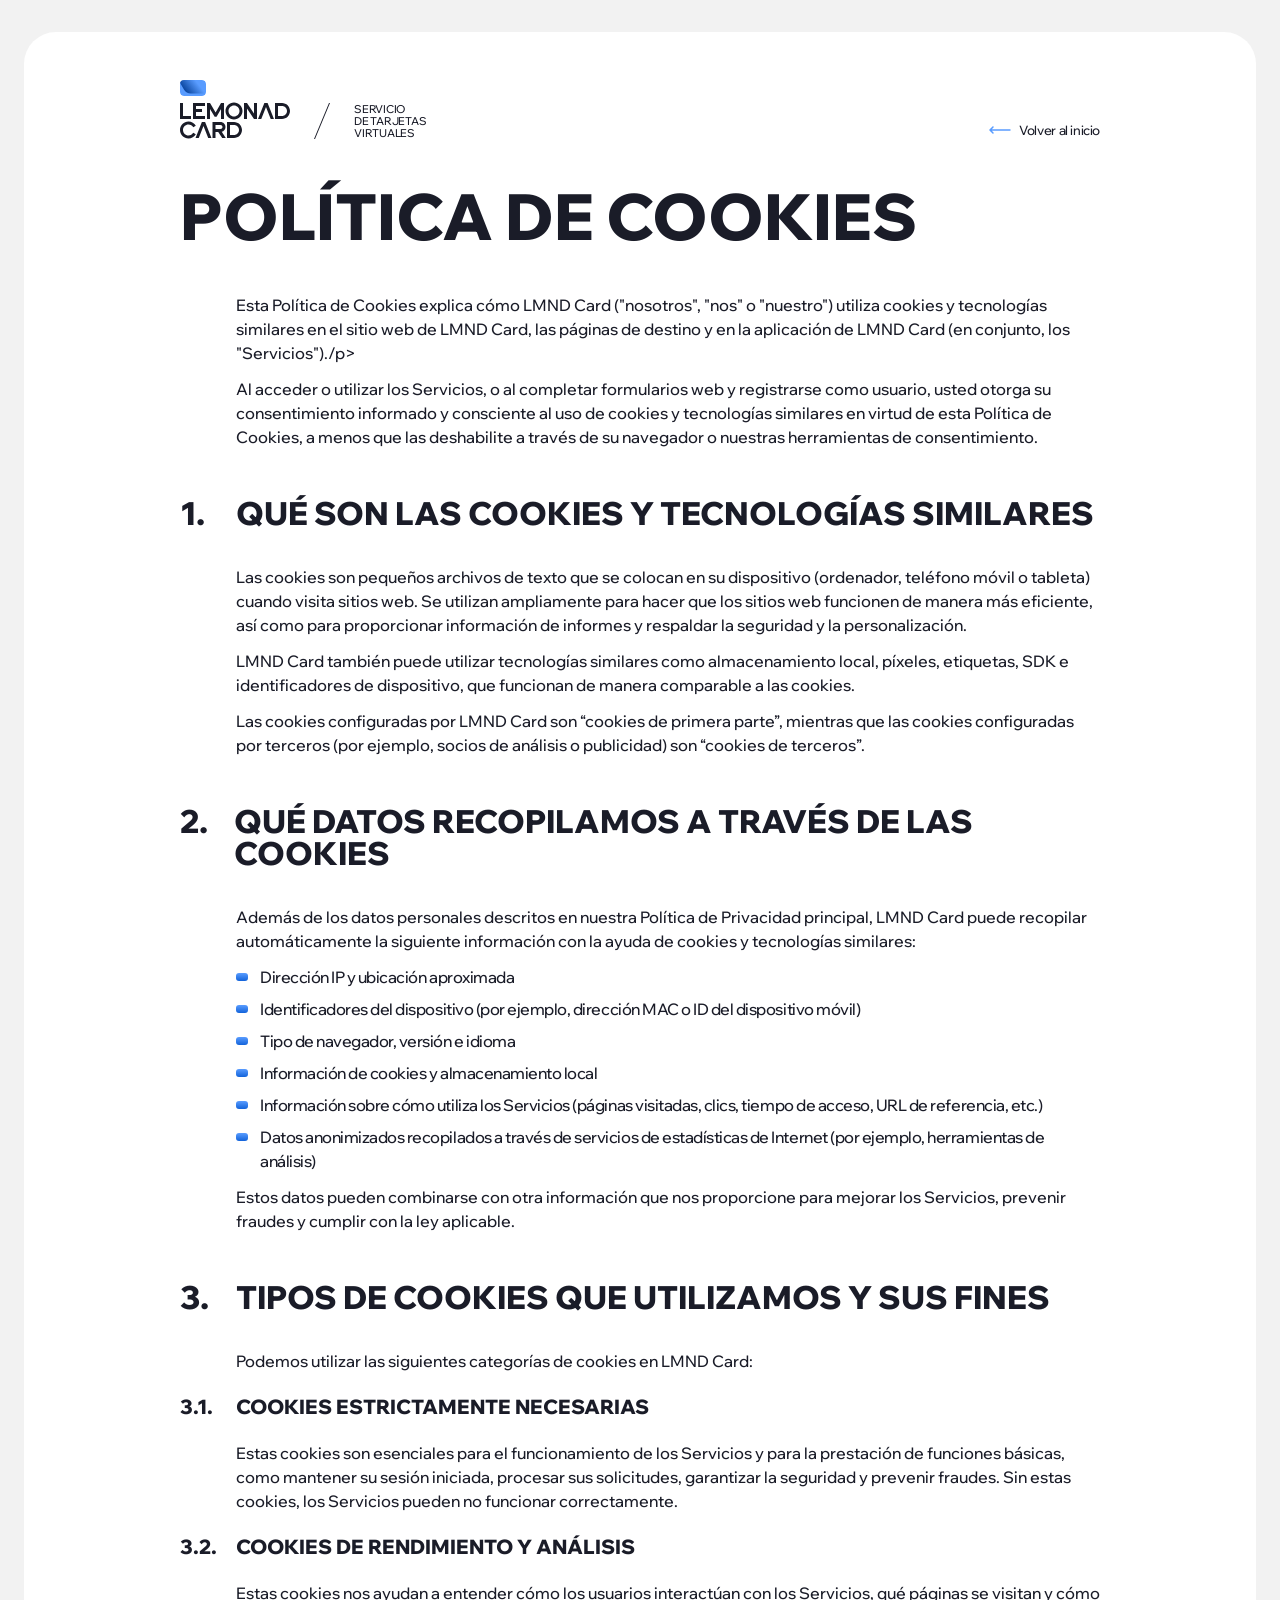
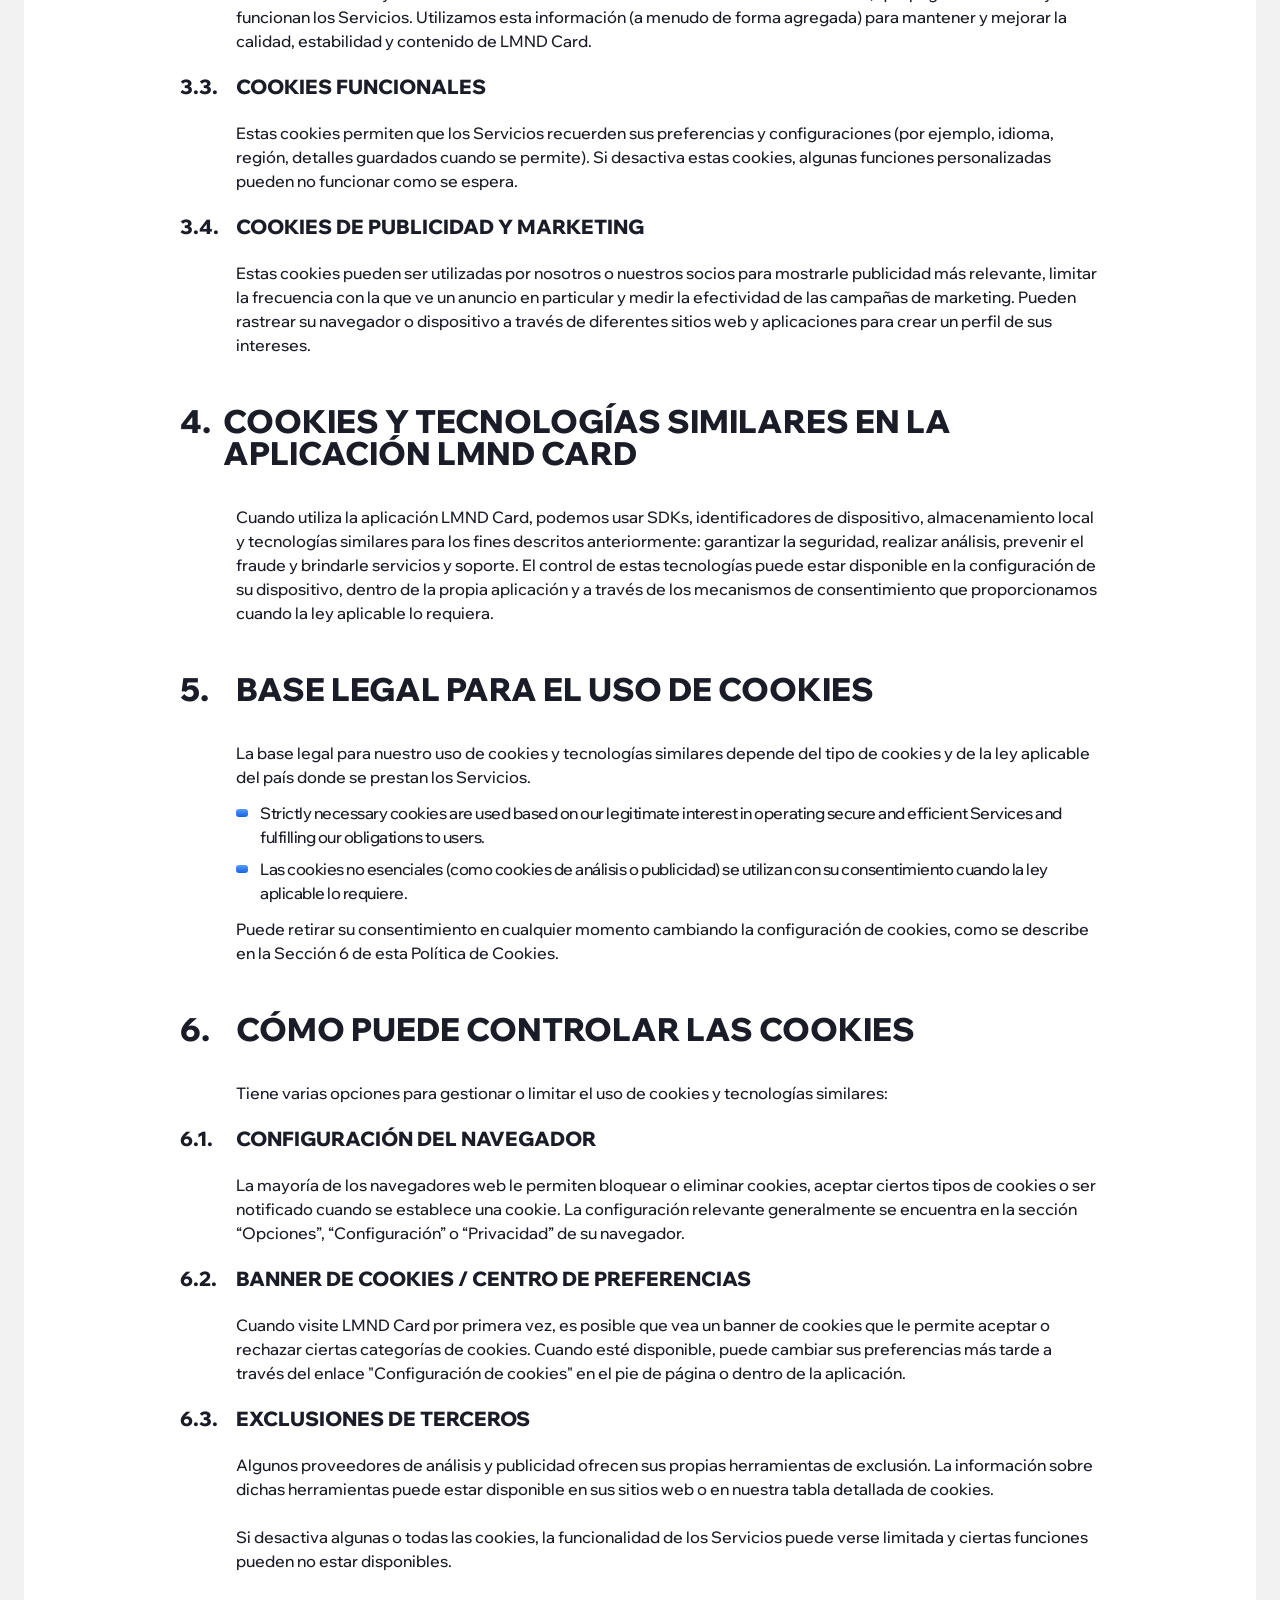
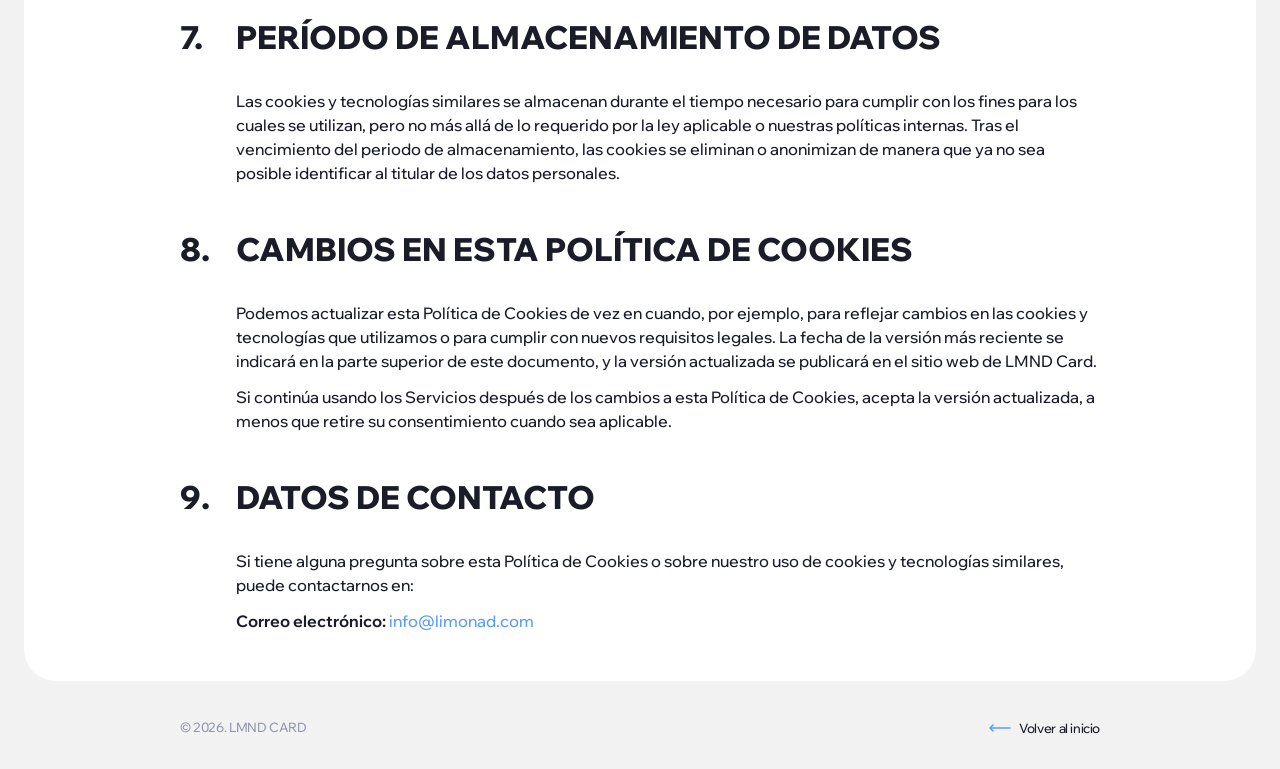
==== cookie-policy-es.html @ 6d135cf9 "feat: add translate meta-tag & page with document" ====
<!DOCTYPE html>
<html lang="ru">

<head>
  <meta charset="UTF-8">
  <meta name="viewport"
    content="width=device-width, user-scalable=no, initial-scale=1.0, maximum-scale=1.0, minimum-scale=1.0">
  <meta http-equiv="X-UA-Compatible" content="ie=edge">
  <link rel="icon" type="image/png" sizes="32x32" href="/img/favicon/favicon-32.png">
  <link rel="icon" type="image/png" sizes="16x16" href="/img/favicon/favicon-16.png">
  <link rel="apple-touch-icon" sizes="180x180" href="/img/favicon/favicon-apple.png">
  <link rel="icon" type="image/x-icon" href="favicon.ico">
  <title>Lemonad Card — Servicio de tarjetas virtuales</title>
  <link rel="stylesheet" href="css/normalize.css">
  <script src="js/indexSecond.js" defer></script>
  <link rel="stylesheet" href="css/fonts.css">
  <link rel="stylesheet" href="css/style.css">
</head>

<body class="page page--second">
  <div class="page-wrapper container">
    <div class="container-mini">
      <header class="header">
        <a class="controls__logo logo-main" href="/" style="margin: 0;">
          <div class="logo-main__wrapper">
            <img class="logo-main__all-img" src="/img/logo-footer.svg" alt width="110" height="59">
          </div>
          <span class="logo-main__split" style="color: var(--dark);">
            <svg width="16" height="36" viewBox="0 0 16 36" fill="none" xmlns="http://www.w3.org/2000/svg">
              <path d="M1 36H0L15 0H16L1 36Z" fill="currentColor" />
            </svg>
          </span>
          <p class="logo-main__text" style="color: var(--dark);">Servicio<br>
            de tarjetas<br>
            virtuales</p>
        </a>
        <a class="btn-back" href="/">
          <span class="btn-back__icon">
            <svg width="22" height="16" viewBox="0 0 22 16" fill="none" xmlns="http://www.w3.org/2000/svg">
              <path
                d="M4.53027 4.46979C4.23738 4.1769 3.76262 4.1769 3.46973 4.46979L0.469727 7.46979L0.417969 7.52643C0.391624 7.55873 0.371718 7.59469 0.351562 7.62995C0.336036 7.6571 0.319711 7.68381 0.307617 7.71296C0.286906 7.76295 0.272122 7.81466 0.262695 7.86725C0.254982 7.91039 0.25 7.95471 0.25 8.00007C0.250005 8.04345 0.255618 8.08565 0.262695 8.12702C0.263625 8.13245 0.262622 8.13821 0.263672 8.14362C0.272822 8.19076 0.286432 8.23727 0.304688 8.28229C0.305552 8.28442 0.307708 8.28602 0.308594 8.28815C0.328734 8.33642 0.354472 8.38136 0.383789 8.42389C0.395149 8.44037 0.405142 8.45798 0.417969 8.4737C0.433968 8.49331 0.451445 8.51206 0.469727 8.53034L3.46973 11.5303C3.76262 11.8232 4.23738 11.8232 4.53027 11.5303C4.82316 11.2375 4.82315 10.7627 4.53027 10.4698L2.81055 8.75007H21C21.4142 8.75007 21.75 8.41424 21.75 8.00007C21.75 7.58585 21.4142 7.25007 21 7.25007H2.81055L4.53027 5.53034C4.82316 5.23745 4.82315 4.76269 4.53027 4.46979Z"
                fill="#599CFF" />
            </svg>
          </span>
          <p class="btn-back__text">Volver <span>al inicio</span></p>
        </a>
      </header>

      <main class="main main--second">
        <h1 class="h1-second">Política de Cookies</h1>
        <div class="block__texts">
          <p>Esta Política de Cookies explica cómo LMND Card ("nosotros", "nos" o "nuestro") utiliza cookies y
            tecnologías similares en el sitio web de LMND Card, las páginas de destino y en la aplicación de LMND Card
            (en conjunto, los "Servicios")./p>
          <p>Al acceder o utilizar los Servicios, o al completar formularios web y registrarse como usuario, usted
            otorga su consentimiento informado y consciente al uso de cookies y tecnologías similares en virtud de esta
            Política de Cookies, a menos que las deshabilite a través de su navegador o nuestras herramientas de
            consentimiento.</p>
        </div>
        <div class="block">
          <h2 class="block__title"><span>1. </span><span>Qué son las cookies y tecnologías similares</span></h2>
          <div class="block__texts">
            <p>Las cookies son pequeños archivos de texto que se colocan en su dispositivo (ordenador, teléfono móvil o
              tableta) cuando visita sitios web. Se utilizan ampliamente para hacer que los sitios web funcionen de
              manera más eficiente, así como para proporcionar información de informes y respaldar la seguridad y la
              personalización.</p>
            <p>LMND Card también puede utilizar tecnologías similares como almacenamiento local, píxeles, etiquetas, SDK
              e identificadores de dispositivo, que funcionan de manera comparable a las cookies.</p>
            <p>Las cookies configuradas por LMND Card son “cookies de primera parte”, mientras que las cookies
              configuradas por terceros (por ejemplo, socios de análisis o publicidad) son “cookies de terceros”.</p>
          </div>
        </div>
        <div class="block">
          <h2 class="block__title"><span>2. </span><span>Qué datos recopilamos a través de las cookies</span></h2>
          <div class="block__content-list">
            <p>Además de los datos personales descritos en nuestra Política de Privacidad principal, LMND Card puede
              recopilar automáticamente la siguiente información con la ayuda de cookies y tecnologías similares:</p>
            <ul>
              <li>Dirección IP y ubicación aproximada</li>
              <li>Identificadores del dispositivo (por ejemplo, dirección MAC o ID del dispositivo móvil)</li>
              <li>Tipo de navegador, versión e idioma</li>
              <li>Información de cookies y almacenamiento local</li>
              <li>Información sobre cómo utiliza los Servicios (páginas visitadas, clics, tiempo de acceso, URL de referencia, etc.)</li>
              <li>Datos anonimizados recopilados a través de servicios de estadísticas de Internet (por ejemplo, herramientas de análisis)</li>
            </ul>
            <p>Estos datos pueden combinarse con otra información que nos proporcione para mejorar los Servicios, prevenir fraudes y cumplir con la ley aplicable.</p>
          </div>
        </div>
        <div class="block">
          <h2 class="block__title"><span>3. </span><span>Tipos de cookies que utilizamos y sus fines</span></h2>
          <div class="block__texts">
            <p>Podemos utilizar las siguientes categorías de cookies en LMND Card:</p>
          </div>
          <h3 class="block__subtitle"><span>3.1. </span><span>Cookies estrictamente necesarias</span></h3>
          <div class="block__texts">
            <p>Estas cookies son esenciales para el funcionamiento de los Servicios y para la prestación de funciones básicas, como mantener su sesión iniciada, procesar sus solicitudes, garantizar la seguridad y prevenir fraudes. Sin estas cookies, los Servicios pueden no funcionar correctamente.</p>
          </div>
          <h3 class="block__subtitle"><span>3.2. </span><span>Cookies de rendimiento y análisis</span></h3>
          <div class="block__texts">
            <p>Estas cookies nos ayudan a entender cómo los usuarios interactúan con los Servicios, qué páginas se visitan y cómo funcionan los Servicios. Utilizamos esta información (a menudo de forma agregada) para mantener y mejorar la calidad, estabilidad y contenido de LMND Card.</p>
          </div>
          <h3 class="block__subtitle"><span>3.3. </span><span>Cookies funcionales</span></h3>
          <div class="block__texts">
            <p>Estas cookies permiten que los Servicios recuerden sus preferencias y configuraciones (por ejemplo, idioma, región, detalles guardados cuando se permite). Si desactiva estas cookies, algunas funciones personalizadas pueden no funcionar como se espera.</p>
          </div>
          <h3 class="block__subtitle"><span>3.4. </span><span>Cookies de publicidad y marketing</span></h3>
          <div class="block__texts">
            <p>Estas cookies pueden ser utilizadas por nosotros o nuestros socios para mostrarle publicidad más relevante, limitar la frecuencia con la que ve un anuncio en particular y medir la efectividad de las campañas de marketing. Pueden rastrear su navegador o dispositivo a través de diferentes sitios web y aplicaciones para crear un perfil de sus intereses.</p>
          </div>
        </div>
        <div class="block">
          <h2 class="block__title"><span>4. </span><span>Cookies y tecnologías similares en la aplicación LMND Card</span></h2>
          <div class="block__texts">
            <p>Cuando utiliza la aplicación LMND Card, podemos usar SDKs, identificadores de dispositivo, almacenamiento local y tecnologías similares para los fines descritos anteriormente: garantizar la seguridad, realizar análisis, prevenir el fraude y brindarle servicios y soporte. El control de estas tecnologías puede estar disponible en la configuración de su dispositivo, dentro de la propia aplicación y a través de los mecanismos de consentimiento que proporcionamos cuando la ley aplicable lo requiera.</p>
          </div>
        </div>
        <div class="block">
          <h2 class="block__title"><span>5. </span><span>Base legal para el uso de cookies</span></h2>
          <div class="block__content-list">
            <p>La base legal para nuestro uso de cookies y tecnologías similares depende del tipo de cookies y de la ley aplicable del país donde se prestan los Servicios.</p>
            <ul>
              <li>Strictly necessary cookies are used based on our legitimate interest in operating secure and efficient
                Services and fulfilling our obligations to users.​</li>
              <li>Las cookies no esenciales (como cookies de análisis o publicidad) se utilizan con su consentimiento cuando la ley aplicable lo requiere.</li>
            </ul>
            <p>Puede retirar su consentimiento en cualquier momento cambiando la configuración de cookies, como se describe en la Sección 6 de esta Política de Cookies.</p>
          </div>
        </div>
        <div class="block">
          <h2 class="block__title"><span>6. </span><span>Cómo puede controlar las cookies</span></h2>
          <div class="block__texts">
            <p>Tiene varias opciones para gestionar o limitar el uso de cookies y tecnologías similares:</p>
          </div>
          <h3 class="block__subtitle"><span>6.1. </span><span>Configuración del navegador</span></h3>
          <div class="block__texts">
            <p>La mayoría de los navegadores web le permiten bloquear o eliminar cookies, aceptar ciertos tipos de cookies o ser notificado cuando se establece una cookie. La configuración relevante generalmente se encuentra en la sección “Opciones”, “Configuración” o “Privacidad” de su navegador.</p>
          </div>
          <h3 class="block__subtitle"><span>6.2. </span><span>Banner de cookies / centro de preferencias</span></h3>
          <div class="block__texts">
            <p>Cuando visite LMND Card por primera vez, es posible que vea un banner de cookies que le permite aceptar o rechazar ciertas categorías de cookies. Cuando esté disponible, puede cambiar sus preferencias más tarde a través del enlace "Configuración de cookies" en el pie de página o dentro de la aplicación.</p>
          </div>
          <h3 class="block__subtitle"><span>6.3. </span><span>Exclusiones de terceros</span></h3>
          <div class="block__texts">
            <p>Algunos proveedores de análisis y publicidad ofrecen sus propias herramientas de exclusión. La información sobre dichas herramientas puede estar disponible en sus sitios web o en nuestra tabla detallada de cookies.</p>
          </div>
          <div class="block__texts">
            <p>Si desactiva algunas o todas las cookies, la funcionalidad de los Servicios puede verse limitada y ciertas funciones pueden no estar disponibles.</p>
          </div>
        </div>
        <div class="block">
          <h2 class="block__title"><span>7. </span><span>Período de almacenamiento de datos</span></h2>
          <div class="block__texts">
            <p>Las cookies y tecnologías similares se almacenan durante el tiempo necesario para cumplir con los fines para los cuales se utilizan, pero no más allá de lo requerido por la ley aplicable o nuestras políticas internas. Tras el vencimiento del periodo de almacenamiento, las cookies se eliminan o anonimizan de manera que ya no sea posible identificar al titular de los datos personales.</p>
          </div>
        </div>
        <div class="block">
          <h2 class="block__title"><span>8. </span><span>Cambios en esta Política de Cookies</span></h2>
          <div class="block__texts">
            <p>Podemos actualizar esta Política de Cookies de vez en cuando, por ejemplo, para reflejar cambios en las cookies y tecnologías que utilizamos o para cumplir con nuevos requisitos legales. La fecha de la versión más reciente se indicará en la parte superior de este documento, y la versión actualizada se publicará en el sitio web de LMND Card.</p>
            <p>Si continúa usando los Servicios después de los cambios a esta Política de Cookies, acepta la versión actualizada, a menos que retire su consentimiento cuando sea aplicable.</p>
          </div>
        </div>
        <div class="block">
          <h2 class="block__title"><span>9. </span><span>Datos de contacto</span></h2>
          <div class="block__texts">
            <p>Si tiene alguna pregunta sobre esta Política de Cookies o sobre nuestro uso de cookies y tecnologías similares, puede contactarnos en:</p>
            <p><strong>Correo electrónico: </strong><a href="mailto:info@limonad.com">info@limonad.com</a></p>
          </div>
        </div>
      </main>
    </div>
  </div>
  <footer class="footer container-mini">
    <span class="text-light">© 2026. LMND CARD</span>
    <a class="btn-back" href="/">
      <span class="btn-back__icon">
        <svg width="22" height="16" viewBox="0 0 22 16" fill="none" xmlns="http://www.w3.org/2000/svg">
          <path
            d="M4.53027 4.46979C4.23738 4.1769 3.76262 4.1769 3.46973 4.46979L0.469727 7.46979L0.417969 7.52643C0.391624 7.55873 0.371718 7.59469 0.351562 7.62995C0.336036 7.6571 0.319711 7.68381 0.307617 7.71296C0.286906 7.76295 0.272122 7.81466 0.262695 7.86725C0.254982 7.91039 0.25 7.95471 0.25 8.00007C0.250005 8.04345 0.255618 8.08565 0.262695 8.12702C0.263625 8.13245 0.262622 8.13821 0.263672 8.14362C0.272822 8.19076 0.286432 8.23727 0.304688 8.28229C0.305552 8.28442 0.307708 8.28602 0.308594 8.28815C0.328734 8.33642 0.354472 8.38136 0.383789 8.42389C0.395149 8.44037 0.405142 8.45798 0.417969 8.4737C0.433968 8.49331 0.451445 8.51206 0.469727 8.53034L3.46973 11.5303C3.76262 11.8232 4.23738 11.8232 4.53027 11.5303C4.82316 11.2375 4.82315 10.7627 4.53027 10.4698L2.81055 8.75007H21C21.4142 8.75007 21.75 8.41424 21.75 8.00007C21.75 7.58585 21.4142 7.25007 21 7.25007H2.81055L4.53027 5.53034C4.82316 5.23745 4.82315 4.76269 4.53027 4.46979Z"
            fill="#599CFF" />
        </svg>
      </span>
      <p class="btn-back__text">Volver <span>al inicio</span></p>
    </a>
  </footer>
  <button class="base-btn btn-scroll btn-scroll--second" type="button">
    <span class="icon-up">
      <svg width="16" height="22" viewBox="0 0 16 22" fill="none" xmlns="http://www.w3.org/2000/svg">
        <path
          d="M7.75 5L7.82715 5.00391C7.84559 5.00579 7.86381 5.00852 7.88184 5.01172C7.88737 5.0127 7.89293 5.01354 7.89844 5.01465C7.91181 5.01733 7.92439 5.02298 7.9375 5.02637C7.97073 5.03494 8.0041 5.04344 8.03613 5.05664C8.06527 5.06868 8.09198 5.08512 8.11914 5.10059C8.17626 5.1331 8.23155 5.171 8.28027 5.21973L11.2803 8.21973C11.5732 8.51262 11.5732 8.98738 11.2803 9.28027C10.9874 9.57314 10.5126 9.57316 10.2197 9.28027L8.5 7.56055V16.75C8.5 17.1642 8.16421 17.5 7.75 17.5C7.33579 17.5 7 17.1642 7 16.75V7.56055L5.28027 9.28027C4.98738 9.57314 4.51261 9.57316 4.21973 9.28027C3.92687 8.98739 3.92687 8.51261 4.21973 8.21973L7.21973 5.21973C7.25154 5.18791 7.28565 5.15967 7.32129 5.13477C7.36392 5.10501 7.40954 5.07909 7.45801 5.05859L7.46777 5.05469C7.49822 5.04234 7.53 5.03455 7.56152 5.02637C7.57463 5.02296 7.58722 5.01735 7.60059 5.01465C7.60609 5.01353 7.61166 5.01271 7.61719 5.01172C7.66029 5.00402 7.70468 5 7.75 5Z"
          fill="#1A1C28" />
        <path
          d="M14.75 0C15.1642 1.60023e-08 15.5 0.335786 15.5 0.75C15.5 1.16421 15.1642 1.5 14.75 1.5H0.75C0.335786 1.5 1.67194e-08 1.16421 0 0.75C-1.67194e-08 0.335786 0.335786 1.67194e-08 0.75 0H14.75Z"
          fill="#1A1C28" />
      </svg>
    </span>
  </button>
</body>

</html>
---- css/fonts.css ----
@font-face {
  font-family: "Wix Madefor Display";
  src: local("Wix Madefor Display"), url("../fonts/WixMadeforDisplay-ExtraBold.woff") format("woff"), url("../fonts/WixMadeforDisplay-ExtraBold.woff2") format("woff2");
  font-weight: 800;
  font-style: normal;
  font-display: swap;
}
@font-face {
  font-family: "Wix Madefor Display";
  src: local("Wix Madefor Display"), url("../fonts/WixMadeforDisplay-Bold.woff") format("woff"), url("../fonts/WixMadeforDisplay-Bold.woff2") format("woff2");
  font-weight: 700;
  font-style: normal;
  font-display: swap;
}
@font-face {
  font-family: "Wix Madefor Display";
  src: local("Wix Madefor Display"), url("../fonts/WixMadeforDisplay-SemiBold.woff") format("woff"), url("../fonts/WixMadeforDisplay-SemiBold.woff2") format("woff2");
  font-weight: 600;
  font-style: normal;
  font-display: swap;
}
@font-face {
  font-family: "Wix Madefor Display";
  src: local("Wix Madefor Display"), url("../fonts/WixMadeforDisplay-Medium.woff") format("woff"), url("../fonts/WixMadeforDisplay-Medium.woff2") format("woff2");
  font-weight: 500;
  font-style: normal;
  font-display: swap;
}
---- css/style.css ----
:root {
  --white: #fff;
  --white-trans: rgba(255, 255, 255, 0.5);
  --dark: #1a1c28;
  --light: #9396b5;
  --blue: #599cff;
  --green: #b2ee51;
  --bg-light: #f2f2f2;
  --negative: #e90482;
  --font-family: "Wix Madefor Display", sans-serif;
  --font-size-body: 15px;
  --br-xs: 6px;
  --br-s: 10px;
  --br-m: 24px;
  --br-l: 32px;
  --container-width: 1272px;
  --container-padding: 48px;
  --container-padding-mini: 24px;
  --section-padding: 48px;
  --section-offset: 96px;
  --controls-margin: 40px;
}
@media screen and (max-height: 740px) and (max-width: 1600px) {
  :root {
    --controls-margin: 16px;
    --section-offset: 80px;
  }
}
@media (max-width: 1440px) {
  :root {
    --section-offset: 64px;
    --controls-margin: 16px;
  }
}
@media screen and (min-height: 1000px) and (max-width: 1440px) {
  :root {
    --controls-margin: 24px;
    --section-offset: 104px;
  }
}
@media (max-width: 1290px) {
  :root {
    --section-offset: 48px;
  }
}
@media (max-width: 1050px) {
  :root {
    --container-padding: 24px;
    --container-width: calc(100% - (2 * var(--container-padding)));
  }
}
@media (max-width: 850px) {
  :root {
    --container-padding: 16px;
    --section-padding: 24px;
    --controls-margin: 16px;
    --br-l: 24px;
  }
}
@media (max-width: 610px) {
  :root {
    --section-offset: 32px;
  }
}

html {
  scrollbar-gutter: stable;
  scroll-behavior: smooth;
}
html::-webkit-scrollbar {
  width: 0;
}
html::-webkit-scrollbar-track {
  background: transparent;
}
html::-webkit-scrollbar-thumb {
  background-color: transparent;
  border-radius: 20px;
}

.page {
  background-color: var(--bg-light);
  font-family: var(--font-family);
  font-size: var(--font-size-body);
  font-weight: 500;
  color: var(--dark);
  min-width: 320px;
  margin: 0 auto;
  position: relative;
}
.page--second {
  padding-top: clamp(8px, 2.5vw, 48px);
  display: -webkit-box;
  display: -ms-flexbox;
  display: flex;
  -webkit-box-orient: vertical;
  -webkit-box-direction: normal;
      -ms-flex-direction: column;
          flex-direction: column;
  -webkit-box-pack: justify;
      -ms-flex-pack: justify;
          justify-content: space-between;
  -webkit-box-align: center;
      -ms-flex-align: center;
          align-items: center;
  gap: clamp(24px, 3vw, 48px);
}
.page--second .container {
  --container-padding: 24px;
  max-width: var(--container-width);
  width: 100%;
  padding-inline: var(--container-padding);
  margin-inline: auto;
  position: relative;
  -webkit-box-sizing: border-box;
          box-sizing: border-box;
}
@media (max-width: 1440px) {
  .page--second .container {
    max-width: calc(100vw - var(--container-padding) * 2);
  }
}
@media (max-width: 1050px) {
  .page--second .container {
    max-width: var(--container-width);
  }
}
@media (max-width: 850px) {
  .page--second .logo-main__text {
    display: none;
  }
}
.page--second .footer {
  padding: 0 0 32px;
  width: 100%;
  display: -webkit-box;
  display: -ms-flexbox;
  display: flex;
  -webkit-box-pack: justify;
      -ms-flex-pack: justify;
          justify-content: space-between;
  -webkit-box-sizing: border-box;
          box-sizing: border-box;
}
@media (max-width: 850px) {
  .page--second .footer {
    padding-inline: 32px;
  }
}

.main--second {
  display: -webkit-box;
  display: -ms-flexbox;
  display: flex;
  -webkit-box-orient: vertical;
  -webkit-box-direction: normal;
      -ms-flex-direction: column;
          flex-direction: column;
  gap: 48px;
}
@media (max-width: 850px) {
  .main--second {
    gap: 32px;
  }
}

.page-wrapper {
  -webkit-box-flex: 1;
      -ms-flex-positive: 1;
          flex-grow: 1;
  background-color: var(--white);
  border-radius: var(--br-l);
  display: -webkit-box;
  display: -ms-flexbox;
  display: flex;
  -webkit-box-orient: vertical;
  -webkit-box-direction: normal;
      -ms-flex-direction: column;
          flex-direction: column;
  -webkit-box-align: center;
      -ms-flex-align: center;
          align-items: center;
}

.container {
  max-width: calc(var(--container-width) + var(--container-padding) * 2);
  width: 100%;
  padding-inline: var(--container-padding);
  margin-inline: auto;
  position: relative;
}
@media (max-width: 1440px) {
  .container {
    max-width: calc(100vw - var(--container-padding) * 2);
  }
}
@media (max-width: 1050px) {
  .container {
    max-width: var(--container-width);
  }
}

.container-mini {
  max-width: calc(872px + var(--container-padding-mini) * 2) !important;
  width: 100% !important;
  padding-block: var(--section-offset);
}

.section {
  display: -webkit-box;
  display: -ms-flexbox;
  display: flex;
  -webkit-box-orient: vertical;
  -webkit-box-direction: normal;
      -ms-flex-direction: column;
          flex-direction: column;
  overflow-x: hidden;
  height: 100vh;
}
@media (max-width: 1050px) {
  .section {
    height: 100dvh;
  }
}
.section--fixed {
  position: fixed;
  top: 0;
  left: 0;
  width: 100%;
  height: 100vh;
  z-index: 99;
}
@media (max-width: 1050px) {
  .section--fixed {
    height: 100dvh;
  }
}

.for-mobile-wrapper {
  height: auto;
  scrollbar-width: none;
  scrollbar-color: transparent transparent;
  padding-bottom: env(safe-area-inset-bottom);
}
.for-mobile-wrapper::-webkit-scrollbar {
  width: 0;
}
.for-mobile-wrapper::-webkit-scrollbar-track {
  background: transparent;
}
.for-mobile-wrapper::-webkit-scrollbar-thumb {
  background-color: transparent;
  border-radius: 20px;
}
.for-mobile-wrapper.fixed-section {
  position: fixed;
  top: 0;
  left: 0;
  width: 100%;
  z-index: 11;
  padding-bottom: env(safe-area-inset-bottom);
}
.for-mobile-wrapper .section-last-wrapper {
  min-height: 100%;
  scrollbar-width: none;
  scrollbar-color: transparent transparent;
  -ms-overflow-style: none;
  -webkit-transform: translate3d(0, 0, 0);
  transform: translate3d(0, 0, 0);
  -webkit-backface-visibility: hidden;
  backface-visibility: hidden;
}
.for-mobile-wrapper .section-last-wrapper::-webkit-scrollbar {
  width: 0;
}
.for-mobile-wrapper .section-last-wrapper::-webkit-scrollbar-track {
  background: transparent;
}
.for-mobile-wrapper .section-last-wrapper::-webkit-scrollbar-thumb {
  background-color: transparent;
  border-radius: 20px;
}
@media (max-width: 1050px) {
  .for-mobile-wrapper {
    height: 100dvh;
    overflow: hidden;
  }
}

#section-3,
#section-4 {
  scrollbar-width: none;
  scrollbar-color: transparent transparent;
}
#section-3::-webkit-scrollbar,
#section-4::-webkit-scrollbar {
  width: 0;
}
#section-3::-webkit-scrollbar-track,
#section-4::-webkit-scrollbar-track {
  background: transparent;
}
#section-3::-webkit-scrollbar-thumb,
#section-4::-webkit-scrollbar-thumb {
  background-color: transparent;
  border-radius: 20px;
}
@media (max-width: 1050px) {
  #section-3,
  #section-4 {
    height: auto;
  }
}

.section-last-wrapper {
  overflow-y: auto;
  height: 100%;
  scrollbar-width: none;
  scrollbar-color: transparent transparent;
  will-change: height;
}
.section-last-wrapper::-webkit-scrollbar {
  width: 0;
}
.section-last-wrapper::-webkit-scrollbar-track {
  background: transparent;
}
.section-last-wrapper::-webkit-scrollbar-thumb {
  background-color: transparent;
  border-radius: 20px;
}

@media (max-width: 1050px) {
  #section-3 {
    overflow-y: hidden;
  }
}

#section-4.container {
  overflow-anchor: none;
}
@media (max-width: 610px) {
  #section-4.container {
    padding-inline: 0;
    max-width: 100%;
  }
}

@media (max-width: 1050px) {
  #section-4 .section-last-wrapper {
    overflow-y: hidden;
  }
}

.base-btn {
  width: -webkit-fit-content;
  width: -moz-fit-content;
  width: fit-content;
  padding: 10px;
  border-radius: var(--br-s);
  border: none;
  -webkit-box-sizing: border-box;
          box-sizing: border-box;
  -webkit-box-shadow: 0 16px 24px 0 rgba(0, 0, 0, 0.1);
          box-shadow: 0 16px 24px 0 rgba(0, 0, 0, 0.1);
  background-image: -webkit-gradient(linear, left top, left bottom, from(var(--blue)), to(#1263da));
  background-image: linear-gradient(180deg, var(--blue) 0%, #1263da 100%);
  font-size: 15px;
  font-weight: 700;
  line-height: 20px;
  letter-spacing: -0.03em;
  color: var(--white);
  display: -webkit-box;
  display: -ms-flexbox;
  display: flex;
  -webkit-box-align: center;
      -ms-flex-align: center;
          align-items: center;
  -webkit-box-pack: center;
      -ms-flex-pack: center;
          justify-content: center;
  gap: 12px;
  text-decoration: none;
  cursor: pointer;
  opacity: 1;
  -webkit-transition: 0.5s;
  transition: 0.5s;
}
@media (hover: hover) {
  .base-btn:hover {
    background-image: -webkit-gradient(linear, left top, left bottom, from(#1263da), to(#599cff));
    background-image: linear-gradient(180deg, #1263da 0%, #599cff 100%);
    -webkit-box-shadow: 0 8px 12px 0 rgba(0, 0, 0, 0.15);
            box-shadow: 0 8px 12px 0 rgba(0, 0, 0, 0.15);
  }
}
@media (hover: none) {
  .base-btn:active {
    background-image: -webkit-gradient(linear, left top, left bottom, from(#1263da), to(#599cff));
    background-image: linear-gradient(180deg, #1263da 0%, #599cff 100%);
    -webkit-box-shadow: 0 8px 12px 0 rgba(0, 0, 0, 0.15);
            box-shadow: 0 8px 12px 0 rgba(0, 0, 0, 0.15);
  }
}
@media (max-width: 850px) {
  .base-btn {
    gap: 8px;
    font-size: 13px;
    line-height: 18px;
  }
}
@media (max-width: 395px) {
  .base-btn {
    padding-block: 7px;
  }
}
.base-btn p {
  margin: 0;
}

.second-btn {
  width: -webkit-fit-content;
  width: -moz-fit-content;
  width: fit-content;
  padding: 0;
  border: none;
  background-color: transparent;
  font-size: 15px;
  font-weight: 500;
  line-height: 20px;
  letter-spacing: -0.03em;
  color: var(--dark);
  display: -webkit-box;
  display: -ms-flexbox;
  display: flex;
  -webkit-box-align: center;
      -ms-flex-align: center;
          align-items: center;
  -webkit-box-pack: center;
      -ms-flex-pack: center;
          justify-content: center;
  gap: 12px;
  text-decoration: none;
  -webkit-transition: 0.5s;
  transition: 0.5s;
  cursor: pointer;
}
.second-btn p {
  margin: 0;
}
.second-btn span {
  width: 22px;
  height: 16px;
}
.second-btn span svg {
  width: 22px;
  height: 16px;
}
@media (hover: hover) {
  .second-btn:hover {
    color: var(--blue);
  }
}
@media (hover: none) {
  .second-btn:active {
    color: var(--blue);
  }
}
@media (max-width: 850px) {
  .second-btn {
    gap: 8px;
    font-size: 13px;
    line-height: 18px;
  }
}
@media (max-width: 395px) {
  .second-btn .margin-min {
    margin-right: -8px;
  }
}

.btn-back {
  display: -webkit-box;
  display: -ms-flexbox;
  display: flex;
  -webkit-box-align: center;
      -ms-flex-align: center;
          align-items: center;
  gap: 8px;
  text-decoration: none;
  color: inherit;
  cursor: pointer;
  -webkit-transition: 0.3s;
  transition: 0.3s;
}
@media (hover: hover) {
  .btn-back:hover {
    color: var(--blue);
  }
}
@media (hover: none) {
  .btn-back:active {
    color: var(--blue);
  }
}
.btn-back__icon {
  width: 22px;
  height: 16px;
  display: -webkit-box;
  display: -ms-flexbox;
  display: flex;
  -webkit-box-align: center;
      -ms-flex-align: center;
          align-items: center;
  -webkit-box-pack: center;
      -ms-flex-pack: center;
          justify-content: center;
}
.btn-back__text {
  margin: 0;
  font-size: 13px;
  line-height: 18px;
  letter-spacing: -0.03em;
}
@media (max-width: 610px) {
  .btn-back__text span {
    display: none;
  }
}

.title-l {
  font-size: 48px;
  margin: 0;
  font-weight: 800;
  line-height: 1;
  letter-spacing: -0.06em;
  text-transform: uppercase;
  color: var(--dark);
}
@media (max-width: 1440px) {
  .title-l.slide__title {
    font-size: 32px;
  }
}
@media (max-width: 1440px) {
  .title-l.slider-main__title {
    font-size: 32px;
  }
}
@media (max-width: 850px) {
  .title-l.slider-main__title {
    font-size: 24px;
  }
}
@media (max-width: 1050px) {
  .title-l {
    line-height: 95%;
  }
  .title-l.slider-main__title {
    line-height: 1;
  }
  .title-l.faq__title {
    line-height: 1;
    font-size: 32px;
  }
}

.title-s {
  margin: 0;
  font-size: 20px;
  font-weight: 800;
  line-height: 100%;
  letter-spacing: -0.05em;
  text-transform: uppercase;
}
@media (max-width: 1440px) {
  .title-s.hero__info-text {
    font-size: 15px;
    font-weight: 700;
  }
}
@media (max-width: 610px) {
  .title-s.hero__info-text {
    font-size: 16px;
  }
}
@media (max-width: 850px) {
  .title-s {
    font-size: 16px;
  }
}

.text-light {
  font-size: clamp(0.75rem, 0.7355769231rem + 0.0641025641vw, 0.8125rem);
  line-height: 138%;
  letter-spacing: -0.03em;
  color: var(--light);
}

.controls {
  position: fixed;
  height: 100vh;
  display: -webkit-box;
  display: -ms-flexbox;
  display: flex;
  -webkit-box-orient: vertical;
  -webkit-box-direction: normal;
      -ms-flex-direction: column;
          flex-direction: column;
  -webkit-box-pack: justify;
      -ms-flex-pack: justify;
          justify-content: space-between;
  z-index: 101;
}
@media (max-width: 850px) {
  .controls {
    height: auto;
  }
}
.controls--right {
  right: 0;
}
.controls--left {
  left: 0;
}
.controls__logo {
  margin: var(--controls-margin);
  display: -webkit-box;
  display: -ms-flexbox;
  display: flex;
  -webkit-box-align: end;
      -ms-flex-align: end;
          align-items: flex-end;
  gap: 24px;
  text-decoration: none;
  color: inherit;
}
@media screen and (max-height: 740px) and (max-width: 1600px) {
  .controls__logo {
    margin-right: 0;
  }
}
@media (max-width: 850px) {
  .controls__logo {
    -webkit-box-orient: vertical;
    -webkit-box-direction: normal;
        -ms-flex-direction: column;
            flex-direction: column;
    -webkit-box-align: start;
        -ms-flex-align: start;
            align-items: flex-start;
    gap: 20px;
  }
}
@media screen and (max-width: 380px) and (max-height: 700px) {
  .controls__logo {
    gap: 12px;
  }
}
.controls__tg {
  margin: var(--controls-margin);
  width: -webkit-fit-content;
  width: -moz-fit-content;
  width: fit-content;
  display: -webkit-box;
  display: -ms-flexbox;
  display: flex;
  -webkit-box-align: center;
      -ms-flex-align: center;
          align-items: center;
  gap: 16px;
}
@media (max-width: 1050px) {
  .controls__tg {
    display: none;
  }
  .controls__tg .tg__text {
    display: none;
  }
}
.controls__tg .base-btn {
  padding: 0;
  width: 64px;
  height: 40px;
  background-image: -webkit-gradient(linear, left top, left bottom, from(#fff), to(#eaeaea));
  background-image: linear-gradient(180deg, #fff 0%, #eaeaea 100%);
  -webkit-box-shadow: 0 16px 24px 0 rgba(0, 0, 0, 0.4);
          box-shadow: 0 16px 24px 0 rgba(0, 0, 0, 0.4);
  -ms-flex-negative: 0;
      flex-shrink: 0;
}
.controls__tg .base-btn span {
  width: 20px;
  height: 16px;
}
@media (hover: hover) {
  .controls__tg .base-btn:hover {
    background-image: -webkit-gradient(linear, left top, left bottom, from(#eaeaea), to(#fff));
    background-image: linear-gradient(180deg, #eaeaea 0%, #fff 100%);
    -webkit-box-shadow: 0 8px 12px 0 rgba(0, 0, 0, 0.15) !important;
            box-shadow: 0 8px 12px 0 rgba(0, 0, 0, 0.15) !important;
  }
}
@media (hover: none) {
  .controls__tg .base-btn:active {
    background-image: -webkit-gradient(linear, left top, left bottom, from(#eaeaea), to(#fff));
    background-image: linear-gradient(180deg, #eaeaea 0%, #fff 100%);
    -webkit-box-shadow: 0 8px 12px 0 rgba(0, 0, 0, 0.15) !important;
            box-shadow: 0 8px 12px 0 rgba(0, 0, 0, 0.15) !important;
  }
}
.controls__tg span {
  font-size: 13px;
  line-height: 138%;
  letter-spacing: -0.03em;
  color: var(--white);
}
.controls__btn-reg {
  margin: var(--controls-margin);
}
@media (max-width: 610px) {
  .controls__btn-reg {
    margin-left: 0;
  }
}
.controls__btn-reg a {
  margin-left: auto;
  width: 64px;
  height: 40px;
  padding: 0;
  -webkit-box-shadow: 0 16px 24px 0 rgba(0, 0, 0, 0.4);
          box-shadow: 0 16px 24px 0 rgba(0, 0, 0, 0.4);
}
@media (max-width: 610px) {
  .controls__btn-reg a {
    width: 48px;
    height: 32px;
  }
}
@media (hover: hover) {
  .controls__btn-reg .base-btn:hover {
    -webkit-box-shadow: 0 8px 12px 0 rgba(0, 0, 0, 0.15) !important;
            box-shadow: 0 8px 12px 0 rgba(0, 0, 0, 0.15) !important;
  }
}
@media (hover: none) {
  .controls__btn-reg .base-btn:active {
    -webkit-box-shadow: 0 8px 12px 0 rgba(0, 0, 0, 0.15) !important;
            box-shadow: 0 8px 12px 0 rgba(0, 0, 0, 0.15) !important;
  }
}
.controls__btn-reg span {
  width: 22px;
  height: 16px;
}
.controls__btn-reg svg {
  width: 22px;
  height: 16px;
}
.controls__btn-scroll {
  margin: var(--controls-margin);
  display: -webkit-box;
  display: -ms-flexbox;
  display: flex;
  -webkit-box-align: center;
      -ms-flex-align: center;
          align-items: center;
  gap: 16px;
}
.controls__btn-scroll span {
  font-size: 13px;
  line-height: 138%;
  letter-spacing: -0.03em;
  text-align: right;
  color: var(--white);
}
.controls__btn-scroll .icon-down svg {
  -webkit-transition: -webkit-transform 0.8s cubic-bezier(0.4, 0, 0.2, 1);
  transition: -webkit-transform 0.8s cubic-bezier(0.4, 0, 0.2, 1);
  transition: transform 0.8s cubic-bezier(0.4, 0, 0.2, 1);
  transition: transform 0.8s cubic-bezier(0.4, 0, 0.2, 1), -webkit-transform 0.8s cubic-bezier(0.4, 0, 0.2, 1);
  -webkit-transform-origin: center;
      -ms-transform-origin: center;
          transform-origin: center;
  display: block;
}
.controls__btn-scroll .icon-down svg.rotate {
  -webkit-transform: rotate(-90deg);
      -ms-transform: rotate(-90deg);
          transform: rotate(-90deg);
}
.controls__btn-scroll .btn-scroll-text {
  will-change: color, opacity, transform;
  -webkit-transform: translateZ(0);
          transform: translateZ(0);
}
@media (max-width: 1050px) {
  .controls__btn-scroll .btn-scroll-text {
    display: none;
  }
}

.logo-main__wrapper {
  display: -webkit-box;
  display: -ms-flexbox;
  display: flex;
  -webkit-box-orient: vertical;
  -webkit-box-direction: normal;
      -ms-flex-direction: column;
          flex-direction: column;
  gap: 8px;
  -webkit-transition: 0.3s;
  transition: 0.3s;
}
@media (max-width: 850px) {
  .logo-main__wrapper {
    gap: 7px;
  }
}
.logo-main__icon {
  width: 26px;
  height: 16px;
  -webkit-transition: 0.3s;
  transition: 0.3s;
}
@media (hover: hover) {
  .logo-main__icon:hover {
    -webkit-box-shadow: 0 8px 12px 0 rgba(0, 0, 0, 0.15) !important;
            box-shadow: 0 8px 12px 0 rgba(0, 0, 0, 0.15) !important;
  }
}
@media (hover: none) {
  .logo-main__icon:active {
    -webkit-box-shadow: 0 8px 12px 0 rgba(0, 0, 0, 0.15) !important;
            box-shadow: 0 8px 12px 0 rgba(0, 0, 0, 0.15) !important;
  }
}
.logo-main__split {
  width: 16px;
  height: 36px;
}
@media (max-width: 850px) {
  .logo-main__split {
    display: none !important;
  }
}
.logo-main__text {
  margin: 0;
  font-size: 11px;
  line-height: 109%;
  letter-spacing: -0.02em;
  text-transform: uppercase;
  color: var(--white);
}
.logo-main__name {
  -webkit-filter: brightness(1);
          filter: brightness(1);
  will-change: filter, opacity, width;
}

.btn-scroll.base-btn {
  background-image: -webkit-gradient(linear, left top, left bottom, from(#c3ff63), to(#80be1c));
  background-image: linear-gradient(180deg, #c3ff63 0%, #80be1c 100%);
  -webkit-box-shadow: 0 16px 24px 0 rgba(0, 0, 0, 0.4);
          box-shadow: 0 16px 24px 0 rgba(0, 0, 0, 0.4);
  width: 64px;
  height: 40px;
  padding: 0;
}
@media (hover: hover) {
  .btn-scroll.base-btn:hover {
    background-image: -webkit-gradient(linear, left top, left bottom, from(#80be1c), to(#c3ff63));
    background-image: linear-gradient(180deg, #80be1c 0%, #c3ff63 100%);
    -webkit-box-shadow: 0 8px 12px 0 rgba(0, 0, 0, 0.15) !important;
            box-shadow: 0 8px 12px 0 rgba(0, 0, 0, 0.15) !important;
  }
}
@media (hover: none) {
  .btn-scroll.base-btn:active {
    background-image: -webkit-gradient(linear, left top, left bottom, from(#80be1c), to(#c3ff63));
    background-image: linear-gradient(180deg, #80be1c 0%, #c3ff63 100%);
    -webkit-box-shadow: 0 8px 12px 0 rgba(0, 0, 0, 0.15) !important;
            box-shadow: 0 8px 12px 0 rgba(0, 0, 0, 0.15) !important;
  }
}
@media (max-width: 850px) {
  .btn-scroll.base-btn {
    display: none;
  }
}
.btn-scroll--second {
  position: fixed;
  bottom: 40px;
  right: 40px;
  opacity: 0;
  visibility: hidden;
  -webkit-transform: translateY(20px);
      -ms-transform: translateY(20px);
          transform: translateY(20px);
  -webkit-transition: all 0.4s ease;
  transition: all 0.4s ease;
  pointer-events: none;
}
.btn-scroll--second.show {
  opacity: 1;
  visibility: visible;
  -webkit-transform: translateY(0);
      -ms-transform: translateY(0);
          transform: translateY(0);
  pointer-events: auto;
}
@media (max-width: 1440px) {
  .btn-scroll--second {
    bottom: 24px;
    right: 24px;
  }
}
@media (max-width: 1050px) {
  .btn-scroll--second {
    display: none;
  }
}
.btn-scroll--second span {
  display: -webkit-box;
  display: -ms-flexbox;
  display: flex;
  -webkit-box-align: center;
      -ms-flex-align: center;
          align-items: center;
  -webkit-box-pack: center;
      -ms-flex-pack: center;
          justify-content: center;
}
.btn-scroll--second span svg {
  margin-top: 4px;
  width: 16px;
  height: 22px;
}
.btn-scroll--second.base-btn {
  -webkit-box-shadow: 0 16px 24px 0 rgba(0, 0, 0, 0.1);
          box-shadow: 0 16px 24px 0 rgba(0, 0, 0, 0.1);
}

.header__lang-wrapper {
  position: relative;
  margin-right: auto;
  margin-left: 24px;
  font-family: var(--second-family);
  display: -webkit-box;
  display: -ms-flexbox;
  display: flex;
  -webkit-box-orient: vertical;
  -webkit-box-direction: normal;
      -ms-flex-direction: column;
          flex-direction: column;
}

.header__lang-changer {
  width: 76px;
  background-color: #fff;
  padding: 10px;
  border-radius: 8px;
  display: -webkit-box;
  display: -ms-flexbox;
  display: flex;
  -webkit-box-align: center;
      -ms-flex-align: center;
          align-items: center;
  gap: 8px;
  font-size: 18px;
  font-weight: 700;
  cursor: pointer;
}

.header__lang-changer-img {
  width: 28px;
  height: 28px;
  display: -webkit-box;
  display: -ms-flexbox;
  display: flex;
  -webkit-box-align: center;
      -ms-flex-align: center;
          align-items: center;
}

.header__lang-changer-img img {
  width: 100%;
  -o-object-fit: cover;
     object-fit: cover;
  -o-object-position: center;
     object-position: center;
}

.lang.active {
  color: #007aff;
}

.header__lang-list {
  position: absolute;
  top: 100%;
  margin-top: 8px;
  display: -webkit-box;
  display: -ms-flexbox;
  display: flex;
  -webkit-box-orient: vertical;
  -webkit-box-direction: normal;
      -ms-flex-direction: column;
          flex-direction: column;
  gap: 12px;
  background-color: #fff;
  -webkit-box-shadow: 0 4px 15px #DFE9F4;
          box-shadow: 0 4px 15px #DFE9F4;
  padding: 16px 24px;
  border-radius: 8px;
  opacity: 0;
  visibility: hidden;
  -webkit-transition: 0.3s;
  transition: 0.3s;
}

.header__lang-list.show {
  opacity: 1;
  visibility: visible;
}

.header__lang-list-item {
  display: -webkit-box;
  display: -ms-flexbox;
  display: flex;
  -webkit-box-align: center;
      -ms-flex-align: center;
          align-items: center;
  gap: 8px;
  cursor: pointer;
}

.menu {
  position: fixed;
  z-index: 100;
  top: calc(100vh - var(--controls-margin) - 44px);
  left: 0;
  right: 0;
  display: -webkit-box;
  display: -ms-flexbox;
  display: flex;
  -webkit-box-align: center;
      -ms-flex-align: center;
          align-items: center;
  -webkit-box-pack: center;
      -ms-flex-pack: center;
          justify-content: center;
}
@media (max-width: 610px) {
  .menu {
    z-index: 110;
    top: calc(100dvh - var(--controls-margin) - 36px);
  }
}
.menu__wrapper {
  border-radius: var(--br-s);
  background: -webkit-gradient(linear, left top, left bottom, from(rgba(255, 255, 255, 0.3)), color-stop(rgba(255, 255, 255, 0.15)), color-stop(rgba(255, 255, 255, 0.02)), to(rgba(255, 255, 255, 0.01)));
  background: linear-gradient(180deg, rgba(255, 255, 255, 0.3), rgba(255, 255, 255, 0.15), rgba(255, 255, 255, 0.02), rgba(255, 255, 255, 0.01));
  -webkit-box-shadow: 0 16px 24px 0 rgba(0, 0, 0, 0.4), inset 0 1px 0 0 var(--white-trans);
          box-shadow: 0 16px 24px 0 rgba(0, 0, 0, 0.4), inset 0 1px 0 0 var(--white-trans);
  position: relative;
}
.menu__wrapper.white {
  -webkit-box-shadow: inset 0 1px 0 0 var(--white-trans);
          box-shadow: inset 0 1px 0 0 var(--white-trans);
  background-color: rgba(255, 255, 255, 0.8);
}
.menu__wrapper.white .menu__nav {
  border: 4px solid transparent;
  -o-border-image: url("../img/boarder-light.svg");
     border-image: url("../img/boarder-light.svg");
  border-image-slice: 4;
  border-image-repeat: stretch;
  border-image-outset: 0;
}
.menu__wrapper.white .menu__link {
  color: var(--dark);
}
.menu__wrapper.white .menu__link.active {
  color: var(--white);
}
@media (hover: hover) {
  .menu__wrapper.white .menu__link:not(.active):hover {
    background-image: -webkit-gradient(linear, left top, left bottom, from(#fff), to(#eaeaea));
    background-image: linear-gradient(180deg, #fff 0%, #eaeaea 100%);
    -webkit-box-shadow: none;
            box-shadow: none;
    color: var(--dark);
  }
}
@media (hover: none) {
  .menu__wrapper.white .menu__link:not(.active):active {
    background-image: -webkit-gradient(linear, left top, left bottom, from(#fff), to(#eaeaea));
    background-image: linear-gradient(180deg, #fff 0%, #eaeaea 100%);
    -webkit-box-shadow: none;
            box-shadow: none;
    color: var(--dark);
  }
}
.menu__nav {
  display: grid;
  grid-template-columns: repeat(4, 1fr);
  gap: 4px;
  width: 596px;
  padding: 0;
  border-radius: var(--br-s);
  border: 4px solid transparent;
  -o-border-image: url("../img/boarder.svg");
     border-image: url("../img/boarder.svg");
  border-image-slice: 4;
  border-image-repeat: stretch;
  border-image-outset: 0;
  overflow: hidden;
  -webkit-backdrop-filter: blur(3px);
          backdrop-filter: blur(3px);
  -webkit-box-sizing: border-box;
          box-sizing: border-box;
}
@media (max-width: 610px) {
  .menu__nav {
    width: calc(100vw - 16px);
    gap: 0;
    border-width: 4px;
    border-image-slice: 5;
    padding: 0;
  }
}
.menu__link {
  padding-block: 10px;
  border-radius: var(--br-xs);
  font-weight: 700;
  font-size: 15px;
  line-height: 133%;
  letter-spacing: -0.03em;
  color: var(--white);
  text-decoration: none;
  display: -webkit-box;
  display: -ms-flexbox;
  display: flex;
  -webkit-box-align: center;
      -ms-flex-align: center;
          align-items: center;
  -webkit-box-pack: center;
      -ms-flex-pack: center;
          justify-content: center;
  -webkit-transition: 0.3s;
  transition: 0.3s;
  cursor: pointer;
  -webkit-user-select: none;
     -moz-user-select: none;
      -ms-user-select: none;
          user-select: none;
  position: relative;
  z-index: 2;
}
@media (hover: hover) {
  .menu__link:not(.active):hover {
    -webkit-backdrop-filter: blur(6px);
            backdrop-filter: blur(6px);
    -webkit-box-shadow: 0 16px 24px 0 rgba(0, 0, 0, 0.4), inset 0 1px 0 0 var(--white-trans);
            box-shadow: 0 16px 24px 0 rgba(0, 0, 0, 0.4), inset 0 1px 0 0 var(--white-trans);
    background: -webkit-gradient(linear, left top, left bottom, from(rgba(255, 255, 255, 0.3)), color-stop(20.67%, rgba(255, 255, 255, 0.15)), color-stop(58.17%, rgba(255, 255, 255, 0.02)), to(rgba(255, 255, 255, 0.01)));
    background: linear-gradient(180deg, rgba(255, 255, 255, 0.3) 0%, rgba(255, 255, 255, 0.15) 20.67%, rgba(255, 255, 255, 0.02) 58.17%, rgba(255, 255, 255, 0.01) 100%);
  }
}
@media (hover: none) {
  .menu__link:not(.active):active {
    -webkit-backdrop-filter: blur(6px);
            backdrop-filter: blur(6px);
    -webkit-box-shadow: 0 16px 24px 0 rgba(0, 0, 0, 0.4), inset 0 1px 0 0 var(--white-trans);
            box-shadow: 0 16px 24px 0 rgba(0, 0, 0, 0.4), inset 0 1px 0 0 var(--white-trans);
    background: -webkit-gradient(linear, left top, left bottom, from(rgba(255, 255, 255, 0.3)), color-stop(20.67%, rgba(255, 255, 255, 0.15)), color-stop(58.17%, rgba(255, 255, 255, 0.02)), to(rgba(255, 255, 255, 0.01)));
    background: linear-gradient(180deg, rgba(255, 255, 255, 0.3) 0%, rgba(255, 255, 255, 0.15) 20.67%, rgba(255, 255, 255, 0.02) 58.17%, rgba(255, 255, 255, 0.01) 100%);
  }
}
@media (max-width: 610px) {
  .menu__link {
    padding-block: 5.5px;
    font-size: 13px;
    font-weight: 500;
  }
}
@media screen and (max-width: 360px) {
  .menu__link {
    font-size: 12px;
  }
}
.menu__indicator {
  position: absolute;
  top: 0;
  left: 0;
  height: 100%;
  width: calc(25% - 4px);
  border-radius: var(--br-xs);
  pointer-events: none;
  -webkit-transition: none;
  transition: none;
  -webkit-box-shadow: inset 0 1px 0 0 var(--white-trans);
          box-shadow: inset 0 1px 0 0 var(--white-trans);
  background-image: -webkit-gradient(linear, left top, left bottom, from(#5a5d70), to(#1a1c28));
  background-image: linear-gradient(180deg, #5a5d70 0%, #1a1c28 100%);
}
@media (max-width: 610px) {
  .menu__indicator {
    width: 25%;
  }
}

.hero {
  height: 100vh;
  width: 100%;
  overflow: hidden;
  position: relative;
}
@media (max-width: 1050px) {
  .hero {
    height: 100dvh;
  }
}
.hero__fix-wrapper {
  position: fixed;
  width: -webkit-fit-content;
  width: -moz-fit-content;
  width: fit-content;
  height: 100vh;
  display: -webkit-box;
  display: -ms-flexbox;
  display: flex;
  -webkit-box-pack: start;
      -ms-flex-pack: start;
          justify-content: flex-start;
  -webkit-box-align: center;
      -ms-flex-align: center;
          align-items: center;
}
@media (max-width: 1050px) {
  .hero__fix-wrapper {
    -webkit-box-align: start;
        -ms-flex-align: start;
            align-items: flex-start;
    height: 100dvh;
  }
}
.hero__content {
  -ms-flex-negative: 0;
      flex-shrink: 0;
  max-width: 600px;
  width: 100%;
  margin-left: var(--controls-margin);
  position: relative;
  display: -webkit-box;
  display: -ms-flexbox;
  display: flex;
  -webkit-box-orient: vertical;
  -webkit-box-direction: normal;
      -ms-flex-direction: column;
          flex-direction: column;
  gap: 32px;
}
@media screen and (max-height: 680px) and (max-width: 1600px) {
  .hero__content {
    gap: 8px;
  }
}
@media (max-width: 1050px) {
  .hero__content {
    height: calc(100% - 130px);
    margin-bottom: 0;
    max-width: 330px;
  }
}
@media screen and (max-height: 610px) and (max-width: 1030px) {
  .hero__content {
    height: calc(100% - 80px);
  }
}
@media (max-width: 850px) {
  .hero__content {
    height: calc(100dvh - 96px);
  }
}
@media (max-width: 610px) {
  .hero__content {
    height: calc(100dvh - 76px);
    gap: 24px;
  }
}
@media screen and (max-width: 360px) {
  .hero__content {
    width: 310px;
  }
}
.hero__title {
  margin: 0;
  margin-left: -12px;
  font-weight: 800;
  font-size: 116px;
  line-height: 80%;
  letter-spacing: -0.09em;
  text-transform: uppercase;
  text-align: center;
  color: var(--white);
}
@media (max-width: 1050px) {
  .hero__title {
    margin-left: -4px;
    text-orientation: mixed;
    -webkit-writing-mode: sideways-lr;
        -ms-writing-mode: sideways-lr;
            writing-mode: sideways-lr;
    text-align: left;
    -webkit-box-flex: 1;
        -ms-flex-positive: 1;
            flex-grow: 1;
    overflow: hidden;
    padding-top: 154px;
    font-size: 80px;
  }
}
@media (max-width: 610px) {
  .hero__title {
    font-size: 7dvh;
  }
}
.hero__info {
  max-width: 600px;
  display: -webkit-box;
  display: -ms-flexbox;
  display: flex;
  -webkit-box-align: center;
      -ms-flex-align: center;
          align-items: center;
  -webkit-box-pack: justify;
      -ms-flex-pack: justify;
          justify-content: space-between;
  gap: 22px;
}
.hero__info > p:last-child {
  min-width: 270px;
  width: -webkit-fit-content;
  width: -moz-fit-content;
  width: fit-content;
  text-align: right;
}
@media (max-width: 850px) {
  .hero__info > p:last-child {
    min-width: auto;
  }
}
@media screen and (max-height: 680px) and (max-width: 1440px) {
  .hero__info p:first-child {
    display: none;
  }
  .hero__info span:nth-of-type(1) {
    display: none;
  }
}
@media (max-width: 1050px) {
  .hero__info {
    max-width: 200px;
    -webkit-box-orient: vertical;
    -webkit-box-direction: normal;
        -ms-flex-direction: column;
            flex-direction: column;
    -webkit-box-align: start;
        -ms-flex-align: start;
            align-items: flex-start;
    -webkit-box-pack: start;
        -ms-flex-pack: start;
            justify-content: flex-start;
    gap: 2px;
  }
  .hero__info p:first-child {
    display: none;
  }
  .hero__info span {
    display: none;
  }
}
.hero__info-text-wrapper {
  display: -webkit-box;
  display: -ms-flexbox;
  display: flex;
  -webkit-box-align: center;
      -ms-flex-align: center;
          align-items: center;
}
@media (max-width: 1050px) {
  .hero__info-text-wrapper {
    gap: 1px;
  }
}
.hero__info-text-wrapper img {
  display: none;
  width: 51px;
  height: 32px;
}
@media (max-width: 1050px) {
  .hero__info-text-wrapper img {
    display: -webkit-inline-box;
    display: -ms-inline-flexbox;
    display: inline-flex;
  }
}
.hero__info-text {
  margin: 0;
  color: var(--white);
}
@media (max-width: 1050px) {
  .hero__info-text {
    font-size: 16px;
    text-align: left !important;
  }
}
.hero__benf {
  display: grid;
  grid-template-columns: 168px 1fr;
  grid-template-rows: 106px;
  gap: 24px;
}
@media (max-width: 1050px) {
  .hero__benf {
    display: -webkit-box;
    display: -ms-flexbox;
    display: flex;
  }
}
.hero__benf-card {
  width: 100%;
}
@media (max-width: 1050px) {
  .hero__benf-card {
    display: none;
  }
}
.hero__benf-card img {
  width: 168px;
  height: auto;
  -o-object-fit: cover;
     object-fit: cover;
  -o-object-position: center;
     object-position: center;
}
.hero__benf-list {
  width: 100%;
  display: -webkit-box;
  display: -ms-flexbox;
  display: flex;
  -ms-flex-wrap: wrap;
      flex-wrap: wrap;
}
.hero__benf-item {
  width: -webkit-fit-content;
  width: -moz-fit-content;
  width: fit-content;
  height: 36px;
  -webkit-box-sizing: border-box;
          box-sizing: border-box;
  border: 1.6px solid var(--white);
  border-radius: var(--br-s);
  padding: 7px 11px;
  display: -webkit-box;
  display: -ms-flexbox;
  display: flex;
  -webkit-box-align: center;
      -ms-flex-align: center;
          align-items: center;
  gap: 8px;
  line-height: 20px;
}
.hero__benf-item:not(:nth-child(1), :nth-child(2), :nth-child(3)) {
  margin-top: -0.9px;
}
@media (max-width: 1050px) {
  .hero__benf-item:not(:nth-child(1), :nth-child(2), :nth-child(3)) {
    margin-top: -1.3px;
  }
}
@media (max-width: 1050px) {
  .hero__benf-item {
    height: 32px;
  }
}
.hero__benf-item p {
  margin: 0;
  line-height: 20px;
  letter-spacing: -0.03em;
  color: var(--white);
}
@media (max-width: 1050px) {
  .hero__benf-item p {
    font-size: 13px;
    line-height: 18px;
  }
}
@media screen and (max-width: 360px) {
  .hero__benf-item p {
    font-size: 12px;
  }
}
.hero__benf-item span {
  width: -webkit-fit-content;
  width: -moz-fit-content;
  width: fit-content;
  padding: 5px 8px;
  background-color: var(--white);
  border-radius: var(--br-xs);
  font-weight: 700;
  line-height: 20px;
  letter-spacing: -0.03em;
  color: var(--dark);
}
@media (max-width: 1050px) {
  .hero__benf-item span {
    font-size: 13px;
    line-height: 18px;
    font-weight: 500;
    padding: 4px 8px;
  }
}
.hero__benf-item.empty {
  -webkit-box-flex: 1;
      -ms-flex-positive: 1;
          flex-grow: 1;
}
@media (max-width: 1050px) {
  .hero__benf-item.empty {
    -webkit-box-flex: 0;
        -ms-flex-positive: 0;
            flex-grow: 0;
    width: 32px;
    height: 32px;
  }
}
.hero__benf-item.empty.min {
  width: 40px;
  -webkit-box-flex: 0;
      -ms-flex-positive: 0;
          flex-grow: 0;
  padding: 0;
}
@media (max-width: 1050px) {
  .hero__benf-item.empty.min {
    width: 32px;
    height: 32px;
  }
  .hero__benf-item.empty.min.order-6 {
    -webkit-box-ordinal-group: -5;
        -ms-flex-order: -6;
            order: -6;
  }
}
@media (max-width: 1050px) and (max-width: 1050px) {
  .hero__benf-item.empty.min.order-6 {
    margin-top: 0;
  }
}
.hero__benf-item.with-block {
  margin-left: -0.8px;
  padding: 2px 2.5px;
  padding-right: 12px;
}
@media (max-width: 610px) {
  .hero__benf-item.with-block {
    padding: 2px 2.2px;
    padding-right: 12px;
    margin-left: -1.5px;
  }
}
.hero__benf-item.with-block.link {
  text-decoration: none;
  padding-right: 4px;
  color: inherit;
  cursor: pointer;
}
@media (max-width: 1050px) {
  .hero__benf-item.order-5 {
    -webkit-box-ordinal-group: -4;
        -ms-flex-order: -5;
            order: -5;
    margin-left: -1.5px;
  }
}
@media (max-width: 1050px) {
  .hero__benf-item.order-4 {
    -webkit-box-ordinal-group: -3;
        -ms-flex-order: -4;
            order: -4;
    margin-top: -1.3px;
  }
}
.hero__benf-item.order-3 {
  margin-left: -0.75px;
}
@media (max-width: 1050px) {
  .hero__benf-item.order-3 {
    -webkit-box-ordinal-group: -2;
        -ms-flex-order: -3;
            order: -3;
    margin-top: -1.3px;
    margin-left: -1.5px;
  }
}
@media (max-width: 1050px) {
  .hero__benf-item.order-2 {
    -webkit-box-ordinal-group: -1;
        -ms-flex-order: -2;
            order: -2;
    margin-left: -1.5px;
  }
}
.hero__benf-item.order-1 {
  margin-left: -0.6px;
}
@media (max-width: 1050px) {
  .hero__benf-item.order-1 {
    -webkit-box-ordinal-group: 0;
        -ms-flex-order: -1;
            order: -1;
    margin-left: 0;
  }
}
.hero__benf-item.order-0 {
  margin-left: -0.8px;
}
@media (max-width: 1050px) {
  .hero__benf-item.order-0 {
    display: none;
  }
}
.hero__benf-item:last-child {
  background-color: var(--white);
  padding: 1px 2px;
  padding-left: 12px;
  -webkit-transition: 0.9s;
  transition: 0.9s;
}
@media (max-width: 1050px) {
  .hero__benf-item:last-child {
    padding: 4px 4px 4px 12px;
    margin-left: 0;
  }
}
.hero__benf-item:last-child p {
  color: var(--dark);
}
.hero__benf-item:last-child span {
  padding: 6px;
  display: -webkit-box;
  display: -ms-flexbox;
  display: flex;
  -webkit-box-align: center;
      -ms-flex-align: center;
          align-items: center;
  -webkit-box-pack: center;
      -ms-flex-pack: center;
          justify-content: center;
  position: relative;
  overflow: hidden;
}
@media (max-width: 1050px) {
  .hero__benf-item:last-child span {
    padding: 4px;
  }
}
.hero__benf-item:last-child span::before {
  content: "";
  position: absolute;
  inset: 0;
  background-image: -webkit-gradient(linear, left top, left bottom, from(#599cff), to(#1263da));
  background-image: linear-gradient(180deg, #599cff 0%, #1263da 100%);
  opacity: 1;
  -webkit-transition: opacity 0.3s ease-in-out;
  transition: opacity 0.3s ease-in-out;
}
.hero__benf-item:last-child span::after {
  content: "";
  position: absolute;
  inset: 0;
  background-image: -webkit-gradient(linear, left top, left bottom, from(#1263da), to(#599cff));
  background-image: linear-gradient(180deg, #1263da 0%, #599cff 100%);
  opacity: 0;
  -webkit-transition: opacity 0.3s ease-in-out;
  transition: opacity 0.3s ease-in-out;
}
.hero__benf-item:last-child span svg {
  position: relative;
  z-index: 2;
}
@media (hover: hover) {
  .hero__benf-item:hover span::before {
    opacity: 0;
  }
  .hero__benf-item:hover span::after {
    opacity: 1;
  }
}
@media (hover: none) {
  .hero__benf-item:active span::before {
    opacity: 0;
  }
  .hero__benf-item:active span::after {
    opacity: 1;
  }
}
.hero__blur {
  position: fixed;
  width: 100%;
  height: 100%;
  opacity: 0;
  background-color: transparent;
  -webkit-backdrop-filter: blur(0);
          backdrop-filter: blur(0);
  will-change: transform;
  -webkit-transform: translateZ(0);
          transform: translateZ(0);
}

.first-wrapper {
  position: relative;
  z-index: 8;
}
.first-wrapper__img {
  height: calc(100% + 80px);
  width: calc(100% + 80px);
  position: fixed;
  top: 0;
  z-index: -1;
  pointer-events: none;
  background-color: #000015;
  top: -40px;
  left: -40px;
}
.first-wrapper__img img {
  width: 100%;
  height: 100%;
  -o-object-fit: cover;
     object-fit: cover;
  -o-object-position: top center;
     object-position: top center;
  will-change: transform;
}
@media screen and (max-height: 740px) and (max-width: 1600px) {
  .first-wrapper__img img {
    -o-object-position: center 40%;
       object-position: center 40%;
  }
}
@media (max-width: 610px) {
  .first-wrapper__img img {
    width: 98%;
    height: 100%;
    -o-object-position: 47% -10px;
       object-position: 47% -10px;
  }
}

.img-gradient,
.img-paralax {
  position: absolute;
  top: 0;
  bottom: 0;
  left: 0;
  right: 0;
  width: 100%;
  height: 100%;
  will-change: transform;
  -webkit-transform: translateZ(0);
          transform: translateZ(0);
  -webkit-backface-visibility: hidden;
          backface-visibility: hidden;
}

.img-paralax {
  will-change: transform;
  -webkit-transform: translateZ(0);
          transform: translateZ(0);
  -webkit-backface-visibility: hidden;
          backface-visibility: hidden;
}
.img-paralax--l1 {
  -webkit-animation: particles-opacity 10s ease infinite;
          animation: particles-opacity 10s ease infinite;
}
.img-paralax--l2 {
  -webkit-animation: particles-opacity 16s ease infinite;
          animation: particles-opacity 16s ease infinite;
}
.img-paralax--l3 {
  -webkit-animation: particles-opacity 22s ease infinite;
          animation: particles-opacity 22s ease infinite;
}
.img-paralax--l4-d {
  opacity: 1;
}
.img-paralax--l4-light-center {
  opacity: 0;
}
.img-paralax--l4-light-right {
  opacity: 0;
}

@-webkit-keyframes particles-opacity {
  0% {
    opacity: 1;
  }
  25% {
    opacity: 0;
  }
  50% {
    opacity: 1;
  }
  75% {
    opacity: 0;
  }
  100% {
    opacity: 1;
  }
}

@keyframes particles-opacity {
  0% {
    opacity: 1;
  }
  25% {
    opacity: 0;
  }
  50% {
    opacity: 1;
  }
  75% {
    opacity: 0;
  }
  100% {
    opacity: 1;
  }
}
.comets-wrapper {
  position: absolute;
  top: -32%;
  right: 30%;
  width: 25vw;
  height: 100vw;
  -webkit-transform: rotate(45deg);
      -ms-transform: rotate(45deg);
          transform: rotate(45deg);
  pointer-events: none;
}
@media (max-width: 1440px) {
  .comets-wrapper {
    width: 22vw;
  }
}
@media (max-width: 1050px) {
  .comets-wrapper {
    width: 50vw;
    top: -5%;
    right: 55%;
  }
}
@media (max-width: 610px) {
  .comets-wrapper {
    width: 100%;
    height: 100%;
    top: 5%;
    right: 30%;
  }
}
.comets-wrapper .img-comet {
  position: absolute;
  top: -30%;
  left: 0;
  -webkit-transform: rotate(-45deg);
      -ms-transform: rotate(-45deg);
          transform: rotate(-45deg);
  -o-object-fit: contain;
     object-fit: contain;
  -webkit-animation-name: comet-fall;
          animation-name: comet-fall;
  -webkit-animation-timing-function: linear;
          animation-timing-function: linear;
  -webkit-animation-iteration-count: infinite;
          animation-iteration-count: infinite;
}
.comets-wrapper .img-comet--1 {
  width: 300px;
  height: 220px;
  -webkit-animation-duration: 10s;
          animation-duration: 10s;
  -webkit-animation-delay: 7s;
          animation-delay: 7s;
  left: 50%;
}
@media (max-width: 1440px) {
  .comets-wrapper .img-comet--1 {
    left: 45%;
  }
}
@media (max-width: 1290px) {
  .comets-wrapper .img-comet--1 {
    left: 28%;
  }
}
@media (max-width: 1050px) {
  .comets-wrapper .img-comet--1 {
    left: 50%;
  }
}
@media (max-width: 610px) {
  .comets-wrapper .img-comet--1 {
    left: 40%;
  }
}
.comets-wrapper .img-comet--2 {
  width: 76px;
  height: 78px;
  left: 20%;
  -webkit-animation-duration: 25s;
          animation-duration: 25s;
  -webkit-animation-delay: 14s;
          animation-delay: 14s;
}
.comets-wrapper .img-comet--3 {
  width: 87px;
  height: 88px;
  left: 58%;
  -webkit-animation-duration: 20s;
          animation-duration: 20s;
  -webkit-animation-delay: 7s;
          animation-delay: 7s;
}
@media (max-width: 610px) {
  .comets-wrapper .img-comet--3 {
    left: 100%;
  }
}
.comets-wrapper .img-comet--4 {
  width: 63px;
  height: 67px;
  left: 35%;
  -webkit-animation-duration: 24s;
          animation-duration: 24s;
  -webkit-animation-delay: 24s;
          animation-delay: 24s;
}
.comets-wrapper .img-comet--5 {
  width: 50px;
  height: 54px;
  left: -2%;
  -webkit-animation-duration: 26s;
          animation-duration: 26s;
  -webkit-animation-delay: 0s;
          animation-delay: 0s;
}

@-webkit-keyframes comet-fall {
  0% {
    -webkit-transform: translateY(-5%) rotate(-45deg);
            transform: translateY(-5%) rotate(-45deg);
    opacity: 0;
  }
  10% {
    opacity: 1;
  }
  95% {
    opacity: 1;
  }
  100% {
    -webkit-transform: translateY(180vh) rotate(-45deg);
            transform: translateY(180vh) rotate(-45deg);
    opacity: 0;
  }
}

@keyframes comet-fall {
  0% {
    -webkit-transform: translateY(-5%) rotate(-45deg);
            transform: translateY(-5%) rotate(-45deg);
    opacity: 0;
  }
  10% {
    opacity: 1;
  }
  95% {
    opacity: 1;
  }
  100% {
    -webkit-transform: translateY(180vh) rotate(-45deg);
            transform: translateY(180vh) rotate(-45deg);
    opacity: 0;
  }
}
.img-lightening {
  position: absolute;
  top: 0;
  left: 0;
  width: 100%;
  pointer-events: none;
  mix-blend-mode: screen;
}

.lightening-center,
.lightening-right {
  opacity: 0;
}

.lightning-center-active .lightening-center {
  opacity: 1;
}

.lightning-center-active .img-paralax--l4-light-center {
  opacity: 1;
}

.lightning-center-active .img-paralax--l4-d {
  opacity: 0;
}

.lightning-right-active .lightening-right {
  opacity: 1;
}

.lightning-right-active .img-paralax--l4-light-right {
  opacity: 1;
}

.lightning-right-active .img-paralax--l4-d {
  opacity: 0;
}

.first-wrapper.no-comets-animation .img-comet {
  -webkit-animation: none;
          animation: none;
}

.hero__fix-wrapper,
.img-lightening,
.img-paralax.img-paralax--l4-d {
  opacity: 0;
}

.numbers {
  height: 100vh;
  width: 100%;
  margin: 0 auto;
  overflow: hidden;
  position: relative;
}
@media (max-width: 610px) {
  .numbers {
    height: 100dvh;
  }
}
.numbers__overlay {
  max-width: 100vw;
  height: 100%;
  margin: 0 auto;
  position: relative;
  z-index: 1;
  display: -webkit-box;
  display: -ms-flexbox;
  display: flex;
  -webkit-box-orient: vertical;
  -webkit-box-direction: normal;
      -ms-flex-direction: column;
          flex-direction: column;
  -webkit-box-align: center;
      -ms-flex-align: center;
          align-items: center;
  -webkit-box-pack: center;
      -ms-flex-pack: center;
          justify-content: center;
  gap: 16px;
  opacity: 1;
  background: transparent;
  will-change: scroll-position;
  -webkit-user-select: none;
     -moz-user-select: none;
      -ms-user-select: none;
          user-select: none;
}
@media (max-width: 610px) {
  .numbers__overlay {
    height: 100dvh;
    gap: 12px;
  }
}
.numbers__overlay.section-fixed {
  position: fixed;
  top: 0;
  left: 0;
  width: 100vw;
  height: 100vh;
  z-index: 10;
}
.numbers__overlay.opacity {
  opacity: 0;
  -webkit-transition: opacity 0.3s;
  transition: opacity 0.3s;
}
.numbers__back {
  position: absolute;
  top: 0;
  left: 0;
  background: url("../img/hero.png") top center/cover no-repeat;
  width: 100%;
  height: 100%;
}
.numbers__items {
  margin: 0 auto;
  max-width: 1600px;
  width: 100%;
  display: grid;
  grid-template-columns: 1.15fr 0.7fr 1.15fr;
  -webkit-box-align: center;
      -ms-flex-align: center;
          align-items: center;
  position: relative;
}
@media (max-width: 1290px) {
  .numbers__items {
    max-width: calc(100vw - var(--container-padding) * 2);
  }
}
@media (max-width: 1050px) {
  .numbers__items {
    max-width: 80%;
    display: -webkit-box;
    display: -ms-flexbox;
    display: flex;
    -webkit-box-orient: vertical;
    -webkit-box-direction: normal;
        -ms-flex-direction: column;
            flex-direction: column;
    -webkit-box-pack: center;
        -ms-flex-pack: center;
            justify-content: center;
    gap: 32px;
  }
}
@media (max-width: 610px) {
  .numbers__items {
    max-width: calc(100vw - var(--container-padding) * 2);
    gap: 20px;
  }
  @supports (-webkit-touch-callout: none) {
    .numbers__items {
      gap: 12px;
    }
  }
}
@media screen and (max-width: 380px) and (max-height: 760px) {
  .numbers__items {
    gap: 16px;
  }
  @supports (-webkit-touch-callout: none) {
    .numbers__items {
      gap: 8px;
    }
  }
}
@media screen and (max-width: 360px) {
  .numbers__items {
    gap: 8px;
  }
}
.numbers__item {
  display: -webkit-box;
  display: -ms-flexbox;
  display: flex;
  -webkit-box-orient: vertical;
  -webkit-box-direction: normal;
      -ms-flex-direction: column;
          flex-direction: column;
  gap: 36px;
}
@media screen and (max-height: 680px) and (max-width: 1500px) {
  .numbers__item {
    gap: 8px;
  }
}
@media (max-width: 1050px) {
  .numbers__item {
    width: 100%;
    -webkit-box-orient: horizontal;
    -webkit-box-direction: reverse;
        -ms-flex-direction: row-reverse;
            flex-direction: row-reverse;
    -webkit-box-align: center;
        -ms-flex-align: center;
            align-items: center;
    gap: 48px;
  }
  .numbers__item:nth-child(1) {
    -webkit-box-ordinal-group: 2;
        -ms-flex-order: 1;
            order: 1;
  }
  .numbers__item:nth-child(2) {
    -webkit-box-ordinal-group: 4;
        -ms-flex-order: 3;
            order: 3;
  }
  .numbers__item:nth-child(3) {
    -webkit-box-ordinal-group: 3;
        -ms-flex-order: 2;
            order: 2;
  }
}
@media (max-width: 850px) {
  .numbers__item {
    gap: 0px;
  }
}
@media (max-width: 610px) {
  .numbers__item:nth-child(1) .numbers__big-number, .numbers__item:nth-child(3) .numbers__big-number {
    margin-right: -32px;
  }
}
@media screen and (max-width: 390px) {
  .numbers__item:nth-child(1) .numbers__big-number, .numbers__item:nth-child(3) .numbers__big-number {
    margin-right: 0;
  }
  @supports (-webkit-touch-callout: none) {
    .numbers__item:nth-child(1) .numbers__big-number, .numbers__item:nth-child(3) .numbers__big-number {
      margin-right: -12px;
    }
  }
}
.numbers__big-number {
  margin: 0;
  -webkit-box-flex: 1;
      -ms-flex-positive: 1;
          flex-grow: 1;
  padding-bottom: 32px;
  font-weight: 800;
  font-size: 220px;
  line-height: 75%;
  letter-spacing: -0.07em;
  text-transform: uppercase;
  text-align: center;
  color: rgba(255, 255, 255, 0.1);
  background: url("../img/hero.png") top center/cover no-repeat;
  background-clip: text;
  -webkit-background-clip: text;
  background-attachment: fixed;
  position: relative;
  z-index: 2;
  -webkit-user-select: none;
     -moz-user-select: none;
      -ms-user-select: none;
          user-select: none;
}
.numbers__big-number svg {
  display: none;
}
.numbers__big-number span {
  display: block;
}
@supports (-webkit-touch-callout: none) {
  .numbers__big-number {
    z-index: 2;
    background: none !important;
    -webkit-transform: translate3d(0, 0, 0);
            transform: translate3d(0, 0, 0);
    padding-bottom: 4px;
  }
  .numbers__big-number svg {
    display: block;
  }
  .numbers__big-number span {
    display: none;
  }
  @media screen and (max-width: 460px) {
    .numbers__big-number text {
      font-size: clamp(100px, 105dvw, 500px);
      -webkit-transform: translateX(16px);
          -ms-transform: translateX(16px);
              transform: translateX(16px);
    }
  }
  @media screen and (max-width: 460px) and (max-height: 800px) {
    .numbers__big-number text {
      font-size: clamp(100px, 100dvw, 460px);
    }
  }
  @media screen and (max-width: 415px) {
    .numbers__big-number text {
      font-size: clamp(100px, 95dvw, 430px);
      -webkit-transform: translateX(-40px);
          -ms-transform: translateX(-40px);
              transform: translateX(-40px);
    }
    .numbers__big-number text.text-without {
      -webkit-transform: translateX(16px);
          -ms-transform: translateX(16px);
              transform: translateX(16px);
    }
  }
  @media screen and (max-width: 390px) {
    .numbers__big-number text {
      font-size: clamp(100px, 90dvw, 430px);
      -webkit-transform: translateX(24px);
          -ms-transform: translateX(24px);
              transform: translateX(24px);
    }
  }
  @media screen and (max-width: 360px) {
    .numbers__big-number text {
      font-size: clamp(100px, 95dvw, 400px);
    }
  }
  .numbers__big-number image {
    -webkit-transform-origin: center center;
        -ms-transform-origin: center center;
            transform-origin: center center;
    x: -200%;
  }
  .numbers__big-number image.svg-img-1 {
    y: -90%;
  }
  @media screen and (max-width: 420px) {
    .numbers__big-number image {
      x: -195%;
    }
    .numbers__big-number image.svg-img-1 {
      y: -80%;
    }
  }
}
@media (max-width: 1600px) {
  .numbers__big-number {
    background-position: center 40%;
  }
}
@media (max-width: 1440px) {
  .numbers__big-number {
    font-size: 180px;
  }
}
@media (max-width: 1050px) {
  .numbers__big-number {
    font-size: 220px;
    padding-right: 16px;
    background-position: center 40%;
    text-align: right;
  }
}
@media (max-width: 850px) {
  .numbers__big-number {
    font-size: 200px;
  }
}
@media (max-width: 610px) {
  .numbers__big-number {
    text-align: right;
    font-size: 150px;
    padding-right: 8px;
    margin-right: -4px;
  }
  @supports (-webkit-touch-callout: none) {
    .numbers__big-number {
      margin-right: -10px;
    }
  }
}
@media screen and (max-width: 460px) {
  .numbers__big-number {
    font-size: clamp(100px, 34dvw, 150px);
  }
}
@media screen and (max-width: 460px) and (max-height: 800px) {
  .numbers__big-number {
    font-size: clamp(100px, 30dvw, 130px);
  }
}
@media screen and (max-width: 415px) and (max-height: 860px) {
  .numbers__big-number {
    font-size: clamp(36px, 27dvh, 130px);
  }
}
@media screen and (max-width: 390px) {
  .numbers__big-number {
    font-size: clamp(96px, 26dvw, 130px);
  }
}
@media screen and (max-width: 360px) {
  .numbers__big-number {
    font-size: clamp(80px, 20dvw, 130px);
  }
}
.numbers__label {
  text-align: center;
  color: var(--white);
}
@media (max-width: 1050px) {
  .numbers__label {
    width: 210px;
    text-align: left;
    padding-bottom: 16px;
    -ms-flex-negative: 0;
        flex-shrink: 0;
  }
}
@media (max-width: 610px) {
  .numbers__label {
    width: 145px;
    font-size: 16px;
    margin-right: -42px;
    position: relative;
    z-index: 2;
  }
}
@media screen and (max-width: 360px) {
  .numbers__label {
    font-size: 13px;
  }
}
.numbers .base-btn {
  width: 288px;
  padding-inline: 16px;
  opacity: 0;
  -webkit-transition: none;
  transition: none;
  position: relative;
  bottom: -30px;
}
@media (max-width: 850px) {
  .numbers .base-btn {
    width: 246px;
    padding: 7px 12px;
  }
}
.numbers .base-btn span {
  width: 20px;
  height: 16px;
}
@media (max-width: 610px) {
  @supports (-webkit-touch-callout: none) {
    .numbers .base-btn {
      bottom: -16px;
    }
  }
}

.service {
  width: 100%;
  height: 100vh;
  margin: 0 auto;
  display: -webkit-box;
  display: -ms-flexbox;
  display: flex;
  -webkit-box-align: center;
      -ms-flex-align: center;
          align-items: center;
  -webkit-box-pack: center;
      -ms-flex-pack: center;
          justify-content: center;
  position: relative;
}
@media screen and (min-height: 1000px) and (max-width: 1440px) {
  .service {
    margin: 0 auto;
  }
}
@media screen and (max-height: 1000px) and (max-width: 1440px) {
  .service {
    -webkit-box-align: center;
        -ms-flex-align: center;
            align-items: center;
  }
}
@media (max-width: 1050px) {
  .service {
    height: 100%;
    max-width: 100vw;
  }
}
.service__wrapper {
  width: 100%;
  display: -webkit-box;
  display: -ms-flexbox;
  display: flex;
  -webkit-box-orient: vertical;
  -webkit-box-direction: normal;
      -ms-flex-direction: column;
          flex-direction: column;
  gap: 32px;
  margin-top: -80px;
}
@media (max-width: 1050px) {
  .service__wrapper {
    margin-top: 0;
  }
}
@media (max-width: 610px) {
  .service__wrapper {
    gap: 16px;
  }
}
.service__title {
  margin: 0 auto;
  padding-inline: var(--container-padding);
  max-width: calc(var(--container-width));
  width: 100%;
}
@media (max-width: 1440px) {
  .service__title {
    max-width: calc(100vw - var(--container-padding) * 2);
  }
}
@media (max-width: 1050px) {
  .service__title {
    padding-inline: 0;
    padding-top: 24px;
  }
  .service__title.title-l {
    font-size: 48px;
  }
}
@media (max-width: 610px) {
  .service__title {
    display: -webkit-box;
    display: -ms-flexbox;
    display: flex;
    -webkit-box-orient: vertical;
    -webkit-box-direction: normal;
        -ms-flex-direction: column;
            flex-direction: column;
  }
}
.service__content {
  max-height: clamp(340px, 57vh, 480px);
  height: 100%;
  max-width: var(--container-width);
  width: 100%;
  padding-inline: var(--container-padding);
  margin: 0 auto;
}
@media (max-width: 1440px) {
  .service__content {
    max-width: calc(100vw - var(--container-padding) * 2);
  }
}
@media (max-width: 1050px) {
  .service__content {
    max-height: 100%;
  }
}

.service-swiper {
  display: block;
  max-width: var(--container-width);
  width: 100%;
  margin: 0 auto;
  height: 100%;
  border-radius: var(--br-l);
}
@media (max-width: 1050px) {
  .service-swiper {
    display: none;
  }
}
.service-swiper__wrapper {
  width: 100%;
  height: 100%;
  display: -webkit-box;
  display: -ms-flexbox;
  display: flex;
}
.service-swiper__slide {
  -ms-flex-negative: 0;
      flex-shrink: 0;
  -webkit-box-flex: 1;
      -ms-flex-positive: 1;
          flex-grow: 1;
  width: 100%;
}
.service-swiper__pagination {
  display: -webkit-box;
  display: -ms-flexbox;
  display: flex;
  gap: 16px;
  -webkit-box-align: center;
      -ms-flex-align: center;
          align-items: center;
  -webkit-box-pack: center;
      -ms-flex-pack: center;
          justify-content: center;
  pointer-events: none;
  position: absolute;
  bottom: -16px;
  left: 0;
  right: 0;
}
@media screen and (max-height: 760px) {
  .service-swiper__pagination {
    bottom: -8px;
  }
}
@media (max-width: 1290px) {
  .service-swiper__pagination {
    bottom: -8px;
  }
}
@media (max-width: 1050px) {
  .service-swiper__pagination {
    display: none;
  }
}
.service-swiper__pagination-dot {
  width: 4px;
  height: 4px;
  border-radius: 50%;
  background: var(--dark);
  opacity: 0.2;
  -webkit-transition: all 0.4s cubic-bezier(0.4, 0, 0.2, 1);
  transition: all 0.4s cubic-bezier(0.4, 0, 0.2, 1);
}
.service-swiper__pagination-dot.active {
  opacity: 1;
}

.slide {
  max-width: var(--container-width);
  width: 100%;
  display: grid;
  grid-template-columns: repeat(2, minmax(460px, 632px));
  grid-template-rows: clamp(355px, 55vh, 480px);
  gap: 8px;
  border-radius: var(--br-l);
}
@media (max-width: 1440px) {
  .slide {
    max-width: calc(100vw - var(--container-padding) * 2);
  }
}
@media (max-width: 1050px) {
  .slide {
    display: -webkit-box;
    display: -ms-flexbox;
    display: flex;
    -webkit-box-orient: vertical;
    -webkit-box-direction: normal;
        -ms-flex-direction: column;
            flex-direction: column;
  }
}
.slide__img {
  max-width: 632px;
  width: 100%;
  -webkit-box-shadow: 0 12px 16px 0 rgba(0, 0, 0, 0.02);
          box-shadow: 0 12px 16px 0 rgba(0, 0, 0, 0.02);
  background-color: var(--white);
  border-radius: var(--br-l);
  position: relative;
  opacity: 0;
}
.slide__img img {
  width: 100%;
  height: 100%;
  -o-object-fit: cover;
     object-fit: cover;
  -o-object-position: center;
     object-position: center;
  border-radius: var(--br-l);
}
.slide__content {
  padding: 64px;
  -webkit-box-shadow: 0 12px 16px 0 rgba(0, 0, 0, 0.02);
          box-shadow: 0 12px 16px 0 rgba(0, 0, 0, 0.02);
  background-color: var(--white);
  border-radius: var(--br-l);
  display: -webkit-box;
  display: -ms-flexbox;
  display: flex;
  -webkit-box-align: center;
      -ms-flex-align: center;
          align-items: center;
  -webkit-box-pack: center;
      -ms-flex-pack: center;
          justify-content: center;
  opacity: 0;
}
.slide__body {
  width: -webkit-min-content;
  width: -moz-min-content;
  width: min-content;
  display: -webkit-box;
  display: -ms-flexbox;
  display: flex;
  -webkit-box-orient: vertical;
  -webkit-box-direction: normal;
      -ms-flex-direction: column;
          flex-direction: column;
  -webkit-box-align: center;
      -ms-flex-align: center;
          align-items: center;
  -webkit-box-pack: center;
      -ms-flex-pack: center;
          justify-content: center;
  gap: 24px;
}
.slide__title {
  margin: 0;
  -ms-flex-negative: 0;
      flex-shrink: 0;
  min-width: 325px;
  display: -webkit-box;
  display: -ms-flexbox;
  display: flex;
  -webkit-box-orient: vertical;
  -webkit-box-direction: normal;
      -ms-flex-direction: column;
          flex-direction: column;
  white-space: nowrap;
}
.slide__title span {
  width: 100%;
}
.slide__title span:nth-child(2),
.slide__title span:nth-child(3) {
  text-align: right;
}
@media (max-width: 1440px) {
  .slide__title span:nth-child(2),
  .slide__title span:nth-child(3) {
    text-align: left;
  }
}
.slide__text {
  margin: 0;
  font-size: 15px;
  line-height: 133%;
  letter-spacing: -0.03em;
}
.slide__btn {
  width: 100%;
}
.slide__btn .base-btn {
  width: 189px;
}
@media (max-width: 610px) {
  .slide__btn .base-btn {
    max-width: 208px;
    width: 100%;
  }
}
.slide__btn .base-btn span {
  display: -webkit-box;
  display: -ms-flexbox;
  display: flex;
  -webkit-box-align: center;
      -ms-flex-align: center;
          align-items: center;
  -webkit-box-pack: center;
      -ms-flex-pack: center;
          justify-content: center;
}
.slide__btn .base-btn p {
  margin: 0;
}
.slide--4 .slide__title {
  min-width: 380px;
}

.slider-img.swiper-horizontal {
  -ms-touch-action: pan-y;
      touch-action: pan-y;
}

.swiper-mob {
  width: 100%;
  display: none;
}
@media (max-width: 1050px) {
  .swiper-mob {
    display: block;
    padding-bottom: 20px;
  }
}
.swiper-mob__wrapper {
  max-height: clamp(550px, 85vh, 800px);
  height: 100%;
  max-width: 100vw;
  display: -webkit-box;
  display: -ms-flexbox;
  display: flex;
  -webkit-box-orient: vertical;
  -webkit-box-direction: normal;
      -ms-flex-direction: column;
          flex-direction: column;
  gap: 16px;
}
@media (max-width: 850px) {
  .swiper-mob__wrapper {
    gap: 4px;
  }
}
.swiper-mob__slider {
  max-width: calc(100vw - 32px);
}

.slider-main {
  height: 52%;
  width: 100%;
}
.slider-main__wrapper {
  width: 100%;
  height: 100%;
  display: -webkit-box;
  display: -ms-flexbox;
  display: flex;
}
.slider-main__slide {
  -ms-flex-negative: 0;
      flex-shrink: 0;
  -webkit-box-flex: 1;
      -ms-flex-positive: 1;
          flex-grow: 1;
  width: 60%;
  padding: 48px;
  -webkit-box-shadow: 0 12px 16px 0 rgba(0, 0, 0, 0.02);
          box-shadow: 0 12px 16px 0 rgba(0, 0, 0, 0.02);
  background-color: var(--white);
  border-radius: var(--br-l);
  display: -webkit-box;
  display: -ms-flexbox;
  display: flex;
  -webkit-box-align: start;
      -ms-flex-align: start;
          align-items: flex-start;
  -webkit-box-pack: start;
      -ms-flex-pack: start;
          justify-content: flex-start;
}
@media (max-width: 850px) {
  .slider-main__slide {
    padding: 32px;
  }
}
@media (max-width: 610px) {
  .slider-main__slide {
    padding: 24px;
    width: 54%;
  }
}
@media (max-width: 395px) {
  .slider-main__slide {
    padding: 24px;
    width: 63%;
  }
}
.slider-main__body {
  width: -webkit-min-content;
  width: -moz-min-content;
  width: min-content;
  height: 100%;
  display: -webkit-box;
  display: -ms-flexbox;
  display: flex;
  -webkit-box-orient: vertical;
  -webkit-box-direction: normal;
      -ms-flex-direction: column;
          flex-direction: column;
  -webkit-box-align: start;
      -ms-flex-align: start;
          align-items: flex-start;
  -webkit-box-pack: start;
      -ms-flex-pack: start;
          justify-content: flex-start;
  gap: 24px;
}
@media (max-width: 1050px) {
  .slider-main__body {
    width: 100%;
  }
}
.slider-main__body .slide__btn {
  margin-top: auto;
  opacity: 0;
  -webkit-transition: opacity 0.6s, -webkit-transform 0.6s;
  transition: opacity 0.6s, -webkit-transform 0.6s;
  transition: opacity 0.6s, transform 0.6s;
  transition: opacity 0.6s, transform 0.6s, -webkit-transform 0.6s;
}
.slider-main__body .slide__btn span {
  height: 16px;
}
.slider-main__title {
  margin: 0;
  -ms-flex-negative: 0;
      flex-shrink: 0;
  max-width: 85%;
  display: -webkit-box;
  display: -ms-flexbox;
  display: flex;
  gap: 6px;
  -ms-flex-wrap: wrap;
      flex-wrap: wrap;
}
@media (max-width: 850px) {
  .slider-main__title {
    gap: 0;
  }
}
@media (max-width: 610px) {
  .slider-main__title {
    -webkit-box-orient: vertical;
    -webkit-box-direction: normal;
        -ms-flex-direction: column;
            flex-direction: column;
    white-space: nowrap;
  }
  .slider-main__title span {
    width: 100%;
  }
}
.slider-main__text {
  margin: 0;
  max-width: 100%;
  font-size: 15px;
  line-height: 20px;
  letter-spacing: -0.03em;
}
@media (max-width: 610px) {
  .slider-main__text {
    font-size: 13px;
    line-height: 18px;
  }
}

.slider-img {
  max-width: calc(100vw - 32px);
  width: 100%;
  height: 48%;
  overflow: hidden;
  border-radius: var(--br-l);
}
.slider-img__wrapper {
  width: 100%;
  height: 100%;
  display: -webkit-box;
  display: -ms-flexbox;
  display: flex;
  border-radius: var(--br-l);
}
.slider-img__img {
  -ms-flex-negative: 0;
      flex-shrink: 0;
  -webkit-box-flex: 1;
      -ms-flex-positive: 1;
          flex-grow: 1;
  width: 100%;
  -webkit-box-shadow: 0 12px 16px 0 rgba(0, 0, 0, 0.02);
          box-shadow: 0 12px 16px 0 rgba(0, 0, 0, 0.02);
  border-radius: var(--br-l);
  position: relative;
}
.slider-img__img img {
  max-width: 100%;
  width: 100%;
  height: 100%;
  -o-object-fit: cover;
     object-fit: cover;
  -o-object-position: center;
     object-position: center;
  border-radius: var(--br-l);
}
@media (max-width: 1050px) {
  .slider-img__img img {
    -o-object-position: top;
       object-position: top;
  }
}

.number-slide {
  padding: 14px 16px;
  position: absolute;
  left: 8px;
  top: 8px;
  background-color: var(--dark);
  border-radius: var(--br-m);
  color: var(--white);
}
@media (max-width: 850px) {
  .number-slide {
    padding: 8px 12px;
  }
}

.together {
  max-width: var(--container-width);
  padding-top: var(--section-offset);
  margin: 0 auto var(--section-offset);
  display: grid;
  grid-template-columns: 1fr 1fr;
  grid-template-rows: 332px;
  gap: 8px;
  position: relative;
}
@media (max-width: 1050px) {
  .together {
    max-width: 100%;
    padding-inline: 16px;
  }
}
@media (max-width: 850px) {
  .together {
    display: -webkit-box;
    display: -ms-flexbox;
    display: flex;
    -webkit-box-orient: vertical;
    -webkit-box-direction: normal;
        -ms-flex-direction: column;
            flex-direction: column;
    gap: 4px;
    padding-top: 12px;
  }
}
.together__item {
  background-color: var(--white);
  border-radius: var(--br-l);
  -webkit-box-shadow: 0 12px 16px 0 rgba(0, 0, 0, 0.02);
          box-shadow: 0 12px 16px 0 rgba(0, 0, 0, 0.02);
}
.together__item.t1 {
  background-color: transparent;
}
@media (max-width: 610px) {
  .together__item.t1 {
    width: 100%;
    height: clamp(240px, 33vh, 370px);
  }
}
@media (max-width: 395px) {
  .together__item.t1 {
    height: clamp(240px, 38vh, 270px);
  }
}
.together__img {
  width: 100%;
  max-height: 100%;
  height: 100%;
  border-radius: var(--br-l);
  -o-object-fit: cover;
     object-fit: cover;
  -o-object-position: center;
     object-position: center;
}
.together__content {
  height: 100%;
  padding: 64px;
  display: grid;
  grid-template-columns: 1fr 1fr;
  grid-template-rows: auto auto 1fr;
  grid-template-areas: "title ." ". subtitle" "btn .";
  -webkit-column-gap: 40px;
     -moz-column-gap: 40px;
          column-gap: 40px;
  overflow: hidden;
}
@media (max-width: 1290px) {
  .together__content {
    -webkit-column-gap: 20px;
       -moz-column-gap: 20px;
            column-gap: 20px;
  }
}
@media (max-width: 1050px) {
  .together__content {
    padding: 48px;
    display: -webkit-box;
    display: -ms-flexbox;
    display: flex;
    -webkit-box-orient: vertical;
    -webkit-box-direction: normal;
        -ms-flex-direction: column;
            flex-direction: column;
    gap: 24px;
  }
}
@media (max-width: 610px) {
  .together__content {
    padding: 24px;
  }
}
.together__content-title {
  grid-area: title;
  margin: 0;
}
.together__content-subtitle {
  margin: 0;
  grid-area: subtitle;
  max-width: 230px;
  line-height: 20px;
  letter-spacing: -0.03em;
}
@media (max-width: 1050px) {
  .together__content-subtitle {
    max-width: 80%;
  }
}
@media (max-width: 610px) {
  .together__content-subtitle {
    max-width: 100%;
    font-size: 13px;
    line-height: 18px;
  }
}
.together__content-btn {
  grid-area: btn;
  margin-top: 24px;
  height: -webkit-fit-content;
  height: -moz-fit-content;
  height: fit-content;
}
@media (max-width: 850px) {
  .together__content-btn {
    margin-top: 0;
  }
}
.together__content-btn .base-btn {
  width: 194px;
}
.together__content-btn .base-btn span:first-child {
  width: 20px;
  height: 16px;
}
@media (max-width: 1050px) {
  .together__content-btn .base-btn {
    max-width: 208px;
    width: 100%;
    padding: 7px 10px;
  }
}
.together__card {
  position: absolute;
  bottom: -4px;
  right: 28px;
  max-width: 280px;
  max-height: auto;
  height: -webkit-fit-content;
  height: -moz-fit-content;
  height: fit-content;
}
@media (max-width: 1050px) {
  .together__card {
    display: none;
  }
}
.together__card img {
  width: 280px;
  height: auto;
  -o-object-fit: cover;
     object-fit: cover;
  -o-object-position: bottom;
     object-position: bottom;
  position: relative;
  bottom: 0;
}

.faq {
  margin: 0 auto var(--section-offset);
  max-width: var(--container-width);
  width: 100%;
  display: grid;
  grid-template-columns: 1fr 1fr;
  grid-template-rows: 1fr auto;
  grid-template-areas: "title qa" "btn qa";
  gap: 48px 16px;
  position: relative;
}
@media screen and (max-width: 1200px) {
  .faq {
    gap: 16px;
  }
}
@media (max-width: 1050px) {
  .faq {
    padding-inline: 16px;
    width: 100%;
  }
}
@media (max-width: 850px) {
  .faq {
    grid-template-columns: 1fr;
    grid-template-rows: auto 1fr auto;
    grid-template-areas: "title" "qa" "btn";
    justify-items: center;
  }
}
@media (max-width: 850px) {
  .faq__title-wrapper {
    display: contents;
  }
}
.faq__title {
  grid-area: title;
  width: -webkit-fit-content;
  width: -moz-fit-content;
  width: fit-content;
  display: -webkit-box;
  display: -ms-flexbox;
  display: flex;
  -webkit-box-orient: vertical;
  -webkit-box-direction: normal;
      -ms-flex-direction: column;
          flex-direction: column;
}
.faq__title span {
  width: 100%;
}
.faq__title span:last-child {
  text-align: right;
}
@media (max-width: 850px) {
  .faq__title {
    width: 100%;
    -ms-flex-wrap: wrap;
        flex-wrap: wrap;
    -webkit-box-orient: horizontal;
    -webkit-box-direction: normal;
        -ms-flex-direction: row;
            flex-direction: row;
  }
  .faq__title span {
    width: -webkit-fit-content;
    width: -moz-fit-content;
    width: fit-content;
  }
}
.faq__else-ask {
  grid-area: btn;
}
.faq__else-ask p {
  margin-block: 0 24px;
}
.faq__else-ask .base-btn {
  width: 180px;
  -webkit-box-pack: justify;
      -ms-flex-pack: justify;
          justify-content: space-between;
  padding: 12px 16px;
}
@media (max-width: 850px) {
  .faq__else-ask {
    margin-right: 0;
    width: 100%;
    display: -webkit-box;
    display: -ms-flexbox;
    display: flex;
    -webkit-box-align: center;
        -ms-flex-align: center;
            align-items: center;
    gap: 32px;
  }
  .faq__else-ask p {
    margin-block: 0;
    font-size: 16px;
  }
  .faq__else-ask .base-btn {
    padding: 7px 12px;
    position: relative;
  }
}
@media (max-width: 610px) {
  .faq__else-ask {
    gap: 16px;
    display: grid;
    grid-template-columns: 1fr 1.1fr;
  }
  .faq__else-ask .base-btn {
    max-width: 200px;
    width: 100%;
  }
}
@media (max-width: 395px) {
  .faq__else-ask {
    grid-template-columns: 160px 1fr;
  }
  .faq__else-ask .base-btn {
    max-width: 160px;
    width: 100%;
  }
}
@media screen and (max-width: 360px) {
  .faq__else-ask {
    grid-template-columns: 125px 1fr;
  }
  .faq__else-ask p {
    font-size: 14px;
  }
}
.faq__questions {
  grid-area: qa;
  display: -webkit-box;
  display: -ms-flexbox;
  display: flex;
  -webkit-box-orient: vertical;
  -webkit-box-direction: normal;
      -ms-flex-direction: column;
          flex-direction: column;
  gap: 8px;
  -webkit-box-align: start;
      -ms-flex-align: start;
          align-items: flex-start;
}
@media (max-width: 850px) {
  .faq__questions {
    width: 100%;
    gap: 4px;
  }
}
.faq__item {
  width: 100%;
  padding: 32px 28px;
  -webkit-box-shadow: 0 12px 16px 0 rgba(0, 0, 0, 0.02);
          box-shadow: 0 12px 16px 0 rgba(0, 0, 0, 0.02);
  background-color: var(--white);
  border-radius: var(--br-l);
  -webkit-box-sizing: border-box;
          box-sizing: border-box;
  will-change: width;
}
.faq__item.a1 {
  max-width: 480px;
}
.faq__item.a2 {
  max-width: 450px;
}
.faq__item.a3 {
  max-width: 405px;
}
.faq__item.a4 {
  max-width: 390px;
}
.faq__item.a5 {
  max-width: 370px;
}
.faq__item.a6 {
  max-width: 425px;
}
.faq__item.a7 {
  max-width: 430px;
}
.faq__item.a8 {
  max-width: 460px;
}
.faq__item.a9 {
  max-width: 315px;
}
.faq__item.open .faq__item-icon div {
  -webkit-transform: rotate(180deg);
      -ms-transform: rotate(180deg);
          transform: rotate(180deg);
  background-image: url("../img/faq-minus.svg");
}
.faq__item.open .faq__item-body {
  max-width: 92%;
}
@media (hover: hover) {
  .faq__item:hover {
    -webkit-box-shadow: 0 2px 4px 0 rgba(0, 0, 0, 0.1);
            box-shadow: 0 2px 4px 0 rgba(0, 0, 0, 0.1);
  }
}
@media (hover: none) {
  .faq__item:active {
    -webkit-box-shadow: 0 2px 4px 0 rgba(0, 0, 0, 0.1);
            box-shadow: 0 2px 4px 0 rgba(0, 0, 0, 0.1);
  }
}
@media (max-width: 1050px) {
  .faq__item {
    padding: 24px 16px;
  }
}
@media (max-width: 850px) {
  .faq__item.a1, .faq__item.a2, .faq__item.a3, .faq__item.a4, .faq__item.a5, .faq__item.a6, .faq__item.a7, .faq__item.a8, .faq__item.a9 {
    max-width: 100%;
  }
  .faq__item {
    padding: 16px;
  }
}
@media (max-width: 610px) {
  .faq__item {
    width: 100%;
  }
}
.faq__item-head {
  background-color: var(--white);
  border-radius: var(--br-l);
  width: -webkit-fit-content;
  width: -moz-fit-content;
  width: fit-content;
  cursor: pointer;
  position: relative;
  display: -webkit-box;
  display: -ms-flexbox;
  display: flex;
  -webkit-box-align: center;
      -ms-flex-align: center;
          align-items: center;
  gap: 16px;
}
.faq__item-head p {
  font-size: 15px;
  margin: 0;
  font-weight: 700;
  line-height: 20px;
  letter-spacing: -0.03em;
}
@media (max-width: 610px) {
  .faq__item-head p {
    font-size: 13px;
    line-height: 18px;
  }
}
.faq__item-icon {
  -ms-flex-negative: 0;
      flex-shrink: 0;
  width: 20px;
  height: 20px;
  display: -webkit-box;
  display: -ms-flexbox;
  display: flex;
  -webkit-box-align: center;
      -ms-flex-align: center;
          align-items: center;
  -webkit-box-pack: center;
      -ms-flex-pack: center;
          justify-content: center;
}
@media (max-width: 1050px) {
  .faq__item-icon {
    height: 18px;
  }
}
.faq__item-icon div {
  width: 100%;
  height: 100%;
  background-image: url("../img/faq-plus.svg");
  -webkit-transition: -webkit-transform 0.5s ease;
  transition: -webkit-transform 0.5s ease;
  transition: transform 0.5s ease;
  transition: transform 0.5s ease, -webkit-transform 0.5s ease;
}
.faq__item-body {
  overflow: hidden;
  margin-left: 36px;
  margin-top: 0;
  padding-right: 28px;
  opacity: 0;
  will-change: height, opacity;
}
.faq__item-body p {
  width: 100%;
  font-size: clamp(0.8125rem, 0.7836538462rem + 0.1282051282vw, 0.9375rem);
  margin: 0;
  line-height: 133%;
  letter-spacing: -0.03em;
}
@media (max-width: 1050px) {
  .faq__item-body {
    padding-right: 0;
  }
}
@media (max-width: 850px) {
  .faq__item-body {
    width: 100%;
  }
}
.faq__wrapper-body {
  min-height: 0;
  display: -webkit-box;
  display: -ms-flexbox;
  display: flex;
  -webkit-box-orient: vertical;
  -webkit-box-direction: normal;
      -ms-flex-direction: column;
          flex-direction: column;
  gap: 16px;
}
.faq__wrapper-body ul {
  margin: 0;
  list-style: none;
  padding-left: 20px;
}
.faq__wrapper-body ul li {
  position: relative;
  margin-bottom: 12px;
  font-size: 15px;
  line-height: 20px;
  font-weight: 500;
  letter-spacing: -0.03em;
}
@media (max-width: 850px) {
  .faq__wrapper-body ul li {
    margin-bottom: 8px;
    font-size: 13px;
    line-height: 18px;
  }
}
.faq__wrapper-body ul li::before {
  content: "";
  position: absolute;
  left: -20px;
  top: 0;
  width: 12px;
  height: 18px;
  background: url("../img/faq-marker.png") center/contain no-repeat;
}
.faq__item.open .faq__item-icon span {
  background-color: var(--dark);
}
.faq__item.open .faq__item-icon span:last-child {
  -webkit-transform: rotate(0deg);
      -ms-transform: rotate(0deg);
          transform: rotate(0deg);
  opacity: 0;
}
.faq__item.open .faq__item-body {
  margin-top: 32px;
  opacity: 1;
}
@media (max-width: 850px) {
  .faq__item.open .faq__item-body {
    max-width: 100%;
    width: auto;
    margin-top: 16px;
  }
}

.faq__title,
.faq__else-ask,
.faq__item,
.together__item {
  opacity: 1;
}

.footer {
  margin: 0 auto;
  max-width: var(--container-width);
  width: 100%;
  padding-block: var(--section-padding);
  display: grid;
  grid-template-columns: 1.1fr 1fr 1fr 1fr;
  gap: 8px;
  position: relative;
}
@media (max-width: 1290px) {
  .footer {
    grid-template-columns: 1.2fr 1fr 1fr 1fr;
  }
}
@media (max-width: 1050px) {
  .footer {
    grid-template-columns: 0.8fr 1fr 1fr 1fr;
    padding-inline: 16px;
    width: 100%;
  }
}
@media (max-width: 850px) {
  .footer {
    grid-template-columns: 1fr 1fr;
    grid-template-areas: "cl1 cl2" "lg cl3";
    gap: 32px 16px;
    margin: 0;
  }
}
@media (max-width: 610px) {
  .footer {
    grid-template-columns: 1fr 1.1fr;
    gap: 24px;
    padding-bottom: 16px;
  }
}
@media (max-width: 395px) {
  .footer {
    grid-template-columns: 1fr 1.45fr;
  }
}
@media screen and (max-width: 360px) {
  .footer {
    gap: 16px;
  }
}
.footer__column {
  display: -webkit-box;
  display: -ms-flexbox;
  display: flex;
  -webkit-box-orient: vertical;
  -webkit-box-direction: normal;
      -ms-flex-direction: column;
          flex-direction: column;
  gap: 24px;
}
.footer__column:not(:nth-child(1)) {
  justify-self: center;
}
@media (max-width: 850px) {
  .footer__column:not(:nth-child(1)) {
    justify-self: start;
    gap: 16px;
  }
}
@media (max-width: 850px) {
  .footer__column:nth-child(1) {
    grid-area: lg;
  }
}
@media (max-width: 850px) {
  .footer__column:nth-child(2) {
    grid-area: cl3;
  }
}
@media (max-width: 850px) {
  .footer__column:nth-child(3) {
    grid-area: cl2;
  }
}
.footer__column:nth-child(4) {
  margin-left: -30%;
}
@media (max-width: 850px) {
  .footer__column:nth-child(4) {
    margin-left: 0;
    grid-area: cl1;
  }
}
.footer__logo {
  display: -webkit-box;
  display: -ms-flexbox;
  display: flex;
  -webkit-box-orient: vertical;
  -webkit-box-direction: normal;
      -ms-flex-direction: column;
          flex-direction: column;
  gap: 24px;
  text-decoration: none;
  color: inherit;
}
.footer__logo img {
  width: 110px;
  height: 59px;
}
@media (max-width: 850px) {
  .footer__logo img {
    width: 76px;
    height: 40px;
  }
}
.footer__logo span {
  text-transform: uppercase;
}
@media (max-width: 850px) {
  .footer__logo {
    -webkit-box-orient: vertical;
    -webkit-box-direction: reverse;
        -ms-flex-direction: column-reverse;
            flex-direction: column-reverse;
    gap: 16px;
  }
}
.footer__btns {
  margin-top: auto;
  width: 100%;
  display: -webkit-box;
  display: -ms-flexbox;
  display: flex;
  -webkit-box-align: center;
      -ms-flex-align: center;
          align-items: center;
  gap: 32px;
  letter-spacing: -0.03em;
}
@media screen and (max-width: 1200px) {
  .footer__btns {
    -webkit-box-orient: vertical;
    -webkit-box-direction: normal;
        -ms-flex-direction: column;
            flex-direction: column;
    gap: 20px;
    -webkit-box-align: start;
        -ms-flex-align: start;
            align-items: flex-start;
  }
}
@media (max-width: 850px) {
  .footer__btns {
    gap: 12px;
  }
}
.footer__btns > *:first-child {
  gap: 8px;
}
.footer__btns > *:first-child span svg {
  width: 20px;
}
.footer__links {
  margin: 0;
  padding: 0;
  list-style: none;
  display: -webkit-box;
  display: -ms-flexbox;
  display: flex;
  -webkit-box-orient: vertical;
  -webkit-box-direction: normal;
      -ms-flex-direction: column;
          flex-direction: column;
  gap: 16px;
}
@media (max-width: 610px) {
  .footer__links {
    gap: 12px;
  }
}
.footer__links-item {
  font-size: 15px;
  line-height: 20px;
  cursor: pointer;
}
.footer__links-item .second-btn {
  gap: 8px;
}
@media (max-width: 850px) {
  .footer__links-item {
    font-size: 13px;
    line-height: 18px;
  }
}
.footer__links-item a {
  --c1: #599cff;
  --c2: #1263DA;
  color: var(--dark);
  text-decoration: none;
  letter-spacing: -0.03em;
  -webkit-transition: 0.3s;
  transition: 0.3s;
}
@media (hover: hover) {
  .footer__links-item a:hover {
    color: var(--blue);
    --c2: #599cff;
    transition: --c2 0.3s ease;
  }
}
@media (hover: none) {
  .footer__links-item a:active {
    color: var(--blue);
    --c2: #599cff;
    transition: --c2 0.3s ease;
  }
}
@media screen and (max-width: 360px) {
  .footer {
    font-size: 12px;
  }
}

.header {
  width: 100%;
  padding-bottom: var(--section-offset);
  display: -webkit-box;
  display: -ms-flexbox;
  display: flex;
  -webkit-box-pack: justify;
      -ms-flex-pack: justify;
          justify-content: space-between;
  -webkit-box-align: end;
      -ms-flex-align: end;
          align-items: flex-end;
}
@media (max-width: 850px) {
  .header {
    -webkit-box-align: start;
        -ms-flex-align: start;
            align-items: flex-start;
  }
}

.h1-second {
  margin: 0;
  font-size: 64px;
  line-height: 90%;
  text-transform: uppercase;
  font-weight: 800;
}
@media (max-width: 850px) {
  .h1-second {
    font-size: 48px;
    line-height: 95%;
  }
}

.block {
  display: -webkit-box;
  display: -ms-flexbox;
  display: flex;
  -webkit-box-orient: vertical;
  -webkit-box-direction: normal;
      -ms-flex-direction: column;
          flex-direction: column;
  gap: 24px;
}
@media (max-width: 850px) {
  .block {
    gap: 12px;
  }
}
.block__title {
  margin: 0 0 12px 0;
  text-transform: uppercase;
  font-size: 32px;
  line-height: 1;
  font-weight: 800;
  display: -webkit-box;
  display: -ms-flexbox;
  display: flex;
}
.block__title span:first-child {
  width: 56px;
}
@media (max-width: 850px) {
  .block__title {
    display: block;
    font-size: 24px;
  }
}
.block__subtitle {
  display: -webkit-box;
  display: -ms-flexbox;
  display: flex;
  text-transform: uppercase;
  margin: 0;
  font-size: 20px;
  line-height: 1;
  font-weight: 800;
}
.block__subtitle span:first-child {
  width: 56px;
}
@media (max-width: 850px) {
  .block__subtitle {
    font-size: 16px;
    display: block;
  }
}
.block__texts {
  padding-left: 56px;
  display: -webkit-box;
  display: -ms-flexbox;
  display: flex;
  -webkit-box-orient: vertical;
  -webkit-box-direction: normal;
      -ms-flex-direction: column;
          flex-direction: column;
  gap: 12px;
}
@media (max-width: 850px) {
  .block__texts {
    padding-left: 0;
  }
}
.block__texts p {
  margin: 0;
  font-size: 16px;
  line-height: 24px;
  font-weight: 500;
}
@media (max-width: 850px) {
  .block__texts p {
    font-size: 13px;
    line-height: 18px;
  }
}
.block__texts a {
  text-decoration: none;
  color: var(--blue);
}
.block__content {
  display: -webkit-box;
  display: -ms-flexbox;
  display: flex;
  -webkit-box-orient: vertical;
  -webkit-box-direction: normal;
      -ms-flex-direction: column;
          flex-direction: column;
  gap: 24px;
}
@media (max-width: 850px) {
  .block__content {
    gap: 12px;
  }
}
.block__content p {
  margin: 0;
  font-size: 16px;
  line-height: 24px;
  font-weight: 500;
}
@media (max-width: 850px) {
  .block__content p {
    font-size: 13px;
    line-height: 18px;
  }
}
.block__content-list {
  padding-left: 56px;
  display: -webkit-box;
  display: -ms-flexbox;
  display: flex;
  -webkit-box-orient: vertical;
  -webkit-box-direction: normal;
      -ms-flex-direction: column;
          flex-direction: column;
  gap: 12px;
}
@media (max-width: 850px) {
  .block__content-list {
    padding-left: 0;
  }
}
.block__content-list h4 {
  margin: 0;
  font-size: 16px;
  line-height: 24px;
  font-weight: 700;
}
@media (max-width: 850px) {
  .block__content-list h4 {
    font-size: 13px;
    line-height: 18px;
  }
}
.block__content-list p {
  margin: 0;
  font-size: 16px;
  line-height: 24px;
}
@media (max-width: 850px) {
  .block__content-list p {
    font-size: 13px;
    line-height: 18px;
  }
}
.block__content-list ul {
  margin: 0;
  padding: 0;
  list-style: none;
  padding-left: 24px;
  display: -webkit-box;
  display: -ms-flexbox;
  display: flex;
  -webkit-box-orient: vertical;
  -webkit-box-direction: normal;
      -ms-flex-direction: column;
          flex-direction: column;
  gap: 8px;
}
@media (max-width: 850px) {
  .block__content-list ul {
    padding-left: 20px;
  }
}
.block__content-list li {
  position: relative;
  font-size: 16px;
  line-height: 24px;
  font-weight: 500;
  letter-spacing: -0.03em;
}
@media (max-width: 850px) {
  .block__content-list li {
    font-size: 13px;
    line-height: 18px;
  }
}
.block__content-list li::before {
  content: "";
  position: absolute;
  left: -24px;
  top: 0;
  width: 12px;
  height: 24px;
  background: url("../img/second-marker.svg") center/contain no-repeat;
}
@media (max-width: 850px) {
  .block__content-list li::before {
    height: 18px;
    left: -20px;
    background: url("../../img/second-marker-xs.svg") center/contain no-repeat;
  }
}
.block__content-list a {
  text-decoration: none;
  color: var(--blue);
}
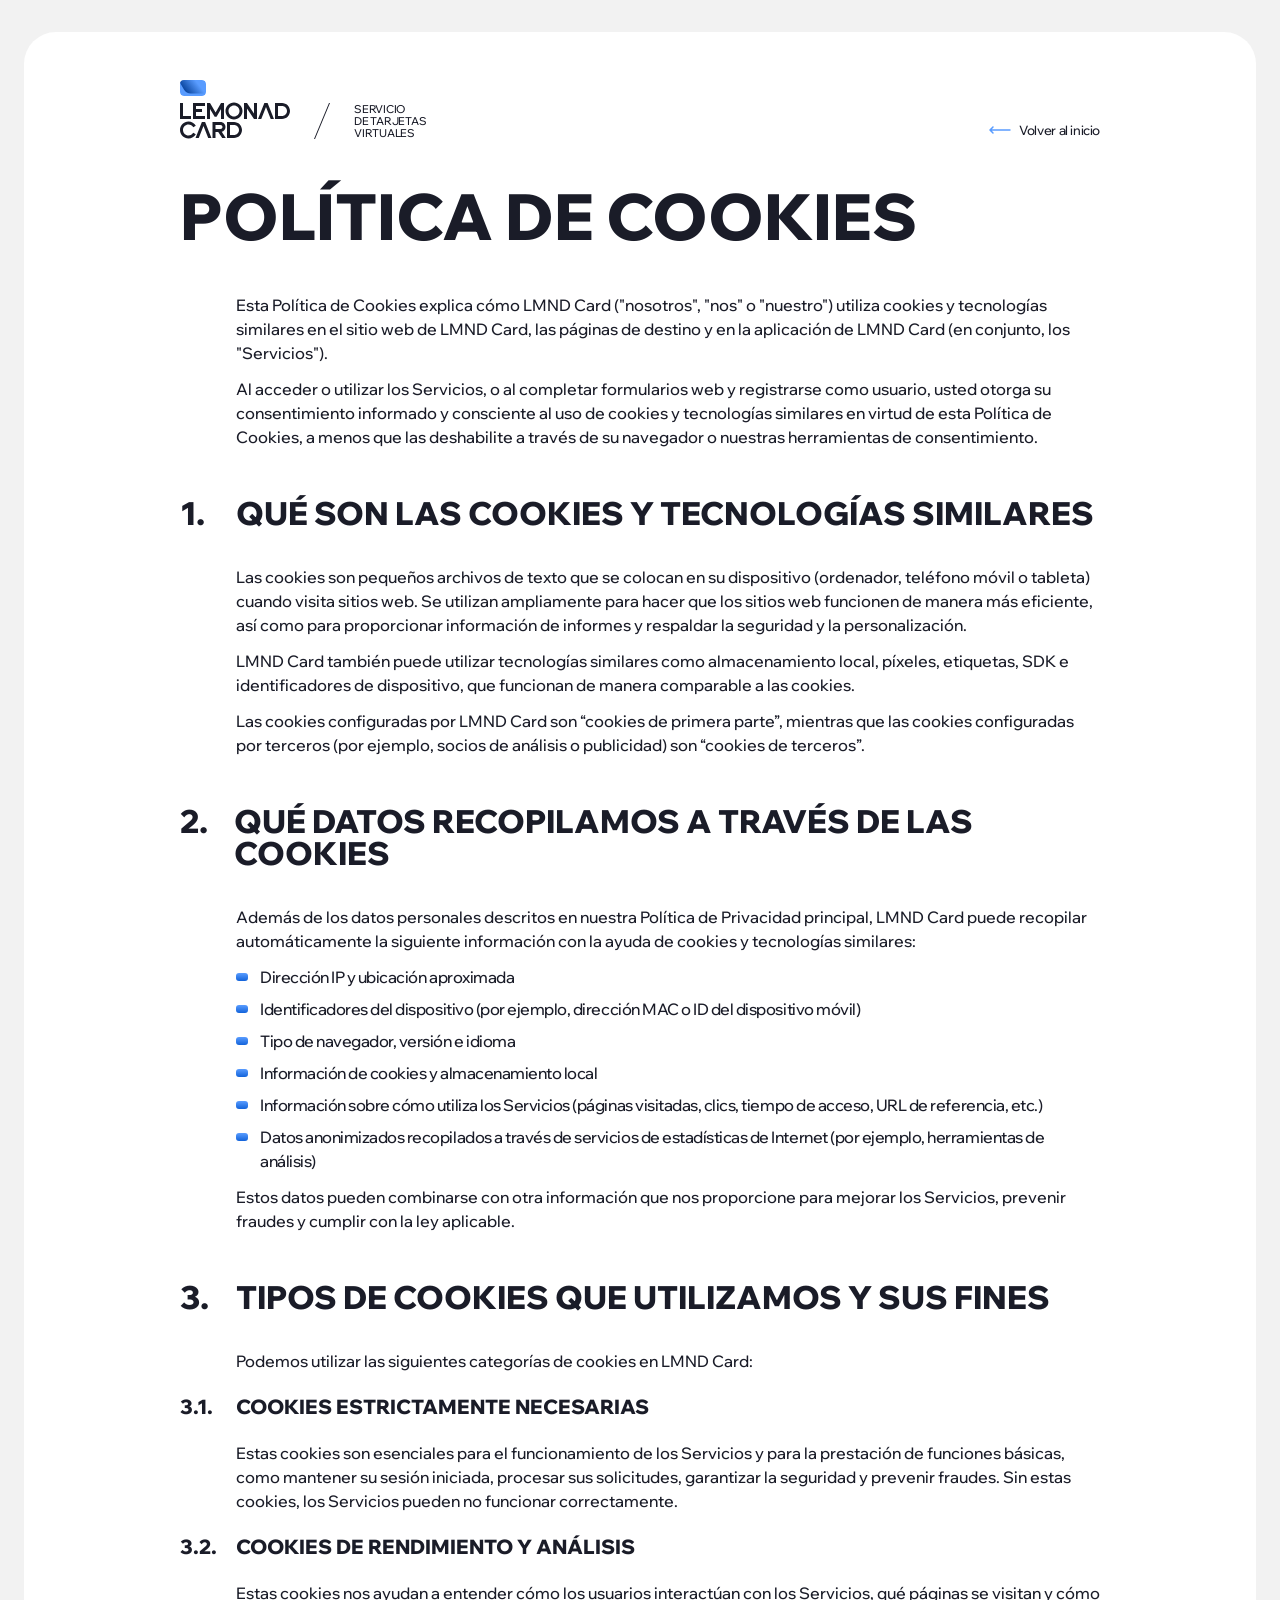
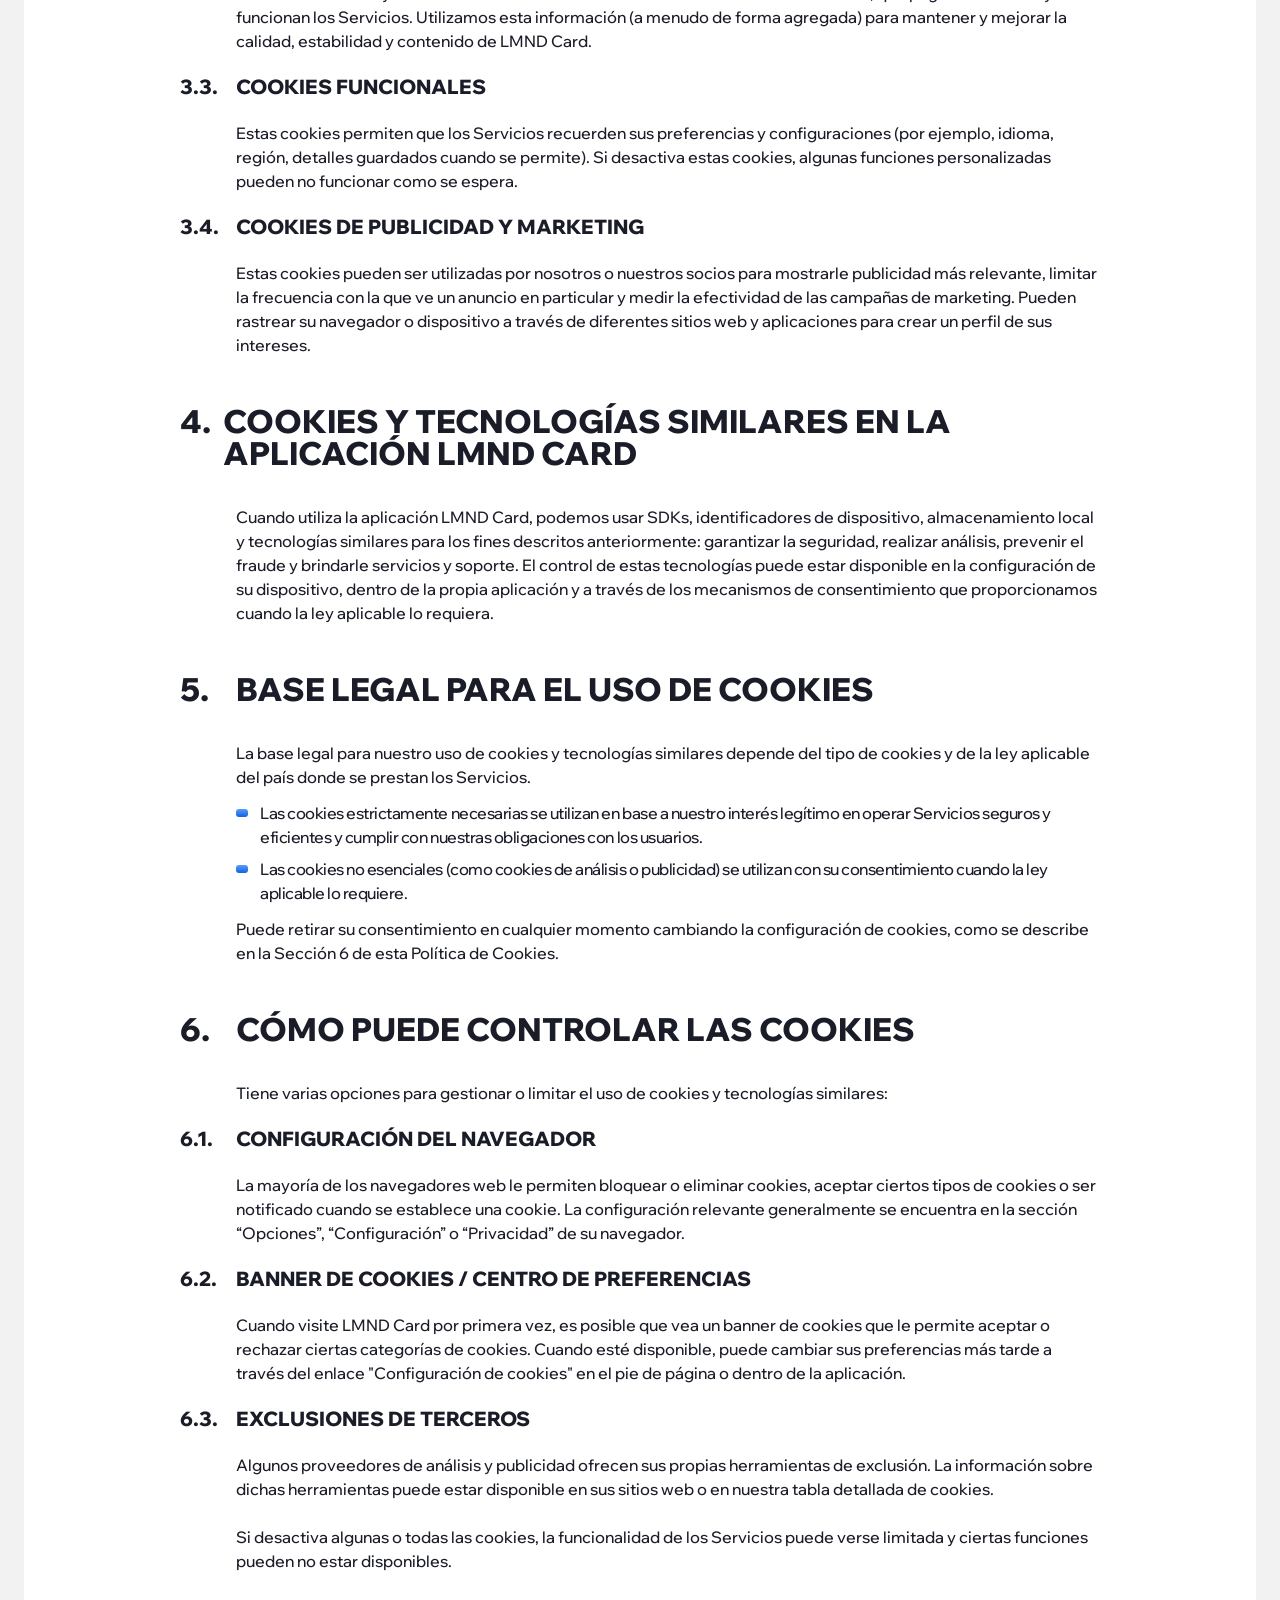
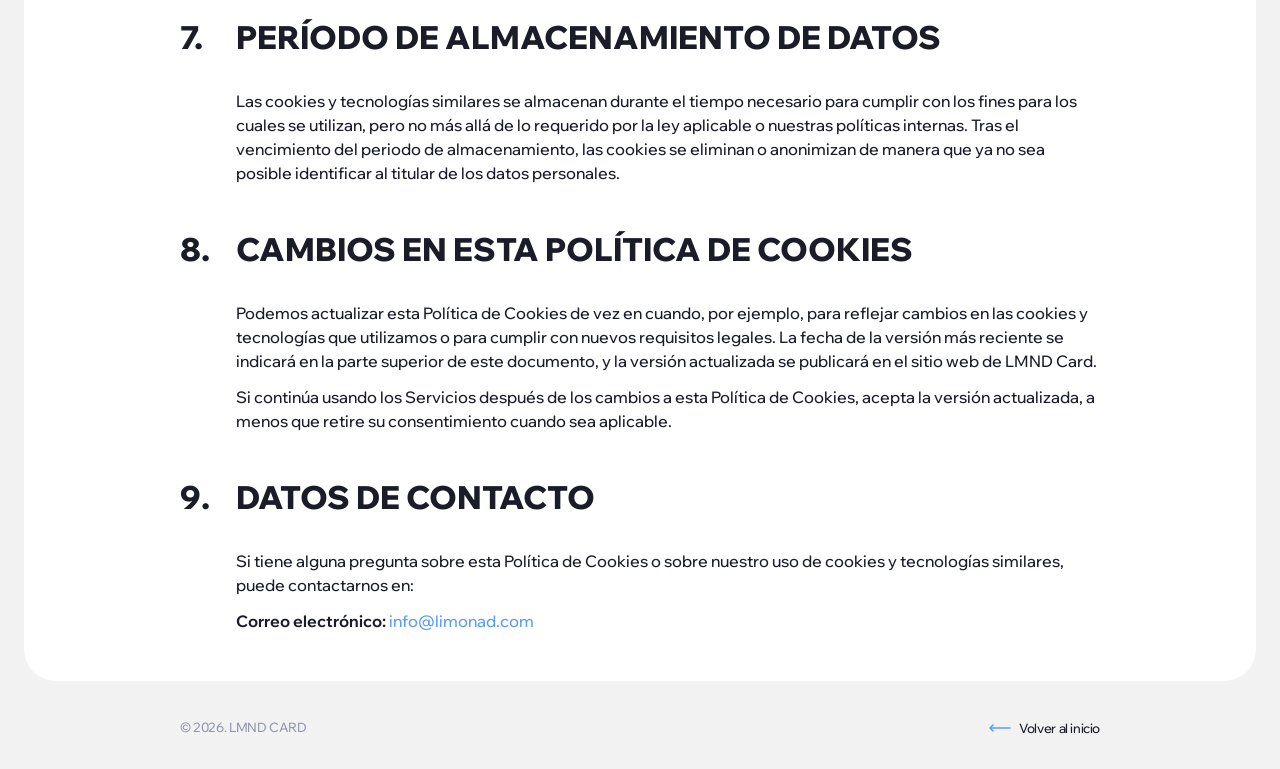
==== commit 79be56e1: "ref: replacement text & ref styles; add translate for hi" ====
--- a/cookie-policy-es.html
+++ b/cookie-policy-es.html
@@ -51,7 +51,7 @@
         <div class="block__texts">
           <p>Esta Política de Cookies explica cómo LMND Card ("nosotros", "nos" o "nuestro") utiliza cookies y
             tecnologías similares en el sitio web de LMND Card, las páginas de destino y en la aplicación de LMND Card
-            (en conjunto, los "Servicios")./p>
+            (en conjunto, los "Servicios").</p>
           <p>Al acceder o utilizar los Servicios, o al completar formularios web y registrarse como usuario, usted
             otorga su consentimiento informado y consciente al uso de cookies y tecnologías similares en virtud de esta
             Política de Cookies, a menos que las deshabilite a través de su navegador o nuestras herramientas de
@@ -119,8 +119,7 @@
           <div class="block__content-list">
             <p>La base legal para nuestro uso de cookies y tecnologías similares depende del tipo de cookies y de la ley aplicable del país donde se prestan los Servicios.</p>
             <ul>
-              <li>Strictly necessary cookies are used based on our legitimate interest in operating secure and efficient
-                Services and fulfilling our obligations to users.​</li>
+              <li>Las cookies estrictamente necesarias se utilizan en base a nuestro interés legítimo en operar Servicios seguros y eficientes y cumplir con nuestras obligaciones con los usuarios.</li>
               <li>Las cookies no esenciales (como cookies de análisis o publicidad) se utilizan con su consentimiento cuando la ley aplicable lo requiere.</li>
             </ul>
             <p>Puede retirar su consentimiento en cualquier momento cambiando la configuración de cookies, como se describe en la Sección 6 de esta Política de Cookies.</p>
--- a/css/style.css
+++ b/css/style.css
@@ -715,8 +715,18 @@
   letter-spacing: -0.03em;
   color: var(--white);
 }
-.controls__btn-reg {
+.controls__wrapper {
   margin: var(--controls-margin);
+  display: -webkit-box;
+  display: -ms-flexbox;
+  display: flex;
+  -webkit-box-align: start;
+      -ms-flex-align: start;
+          align-items: flex-start;
+  -webkit-box-pack: end;
+      -ms-flex-pack: end;
+          justify-content: flex-end;
+  gap: 7px;
 }
 @media (max-width: 610px) {
   .controls__btn-reg {
@@ -724,7 +734,6 @@
   }
 }
 .controls__btn-reg a {
-  margin-left: auto;
   width: 64px;
   height: 40px;
   padding: 0;
@@ -798,6 +807,118 @@
   .controls__btn-scroll .btn-scroll-text {
     display: none;
   }
+}
+.controls__languages {
+  max-height: 40px;
+  height: 100%;
+  position: relative;
+  font-family: var(--second-family);
+  display: -webkit-box;
+  display: -ms-flexbox;
+  display: flex;
+  -webkit-box-orient: vertical;
+  -webkit-box-direction: normal;
+      -ms-flex-direction: column;
+          flex-direction: column;
+  -webkit-box-shadow: 0 16px 24px 0 rgba(0, 0, 0, 0.4);
+          box-shadow: 0 16px 24px 0 rgba(0, 0, 0, 0.4);
+  background-color: #fff;
+  border-radius: var(--br-s);
+  overflow: hidden;
+  -webkit-transition: all 0.28s ease-out;
+  transition: all 0.28s ease-out;
+}
+.controls__languages.show {
+  max-height: 100%;
+}
+.controls__languages.show .current-lang__dot-1 {
+  -webkit-transform: translateY(1px);
+      -ms-transform: translateY(1px);
+          transform: translateY(1px);
+}
+.controls__languages.show .current-lang__dot-3 {
+  -webkit-transform: translateY(-1px);
+      -ms-transform: translateY(-1px);
+          transform: translateY(-1px);
+}
+.controls__lang-changer {
+  padding: 10px 12px;
+  display: -webkit-box;
+  display: -ms-flexbox;
+  display: flex;
+  -webkit-box-align: center;
+      -ms-flex-align: center;
+          align-items: center;
+  gap: 8px;
+  font-size: 15px;
+  line-height: 20px;
+  font-weight: 500;
+  cursor: pointer;
+}
+.controls__lang-changer-img {
+  width: 21px;
+  height: 14px;
+  display: -webkit-box;
+  display: -ms-flexbox;
+  display: flex;
+  -webkit-box-align: center;
+      -ms-flex-align: center;
+          align-items: center;
+  -webkit-box-sizing: content-box;
+          box-sizing: content-box;
+  border-radius: 4px;
+  border: 1px solid var(--white);
+  -webkit-box-shadow: 0 0 12px 0 rgba(0, 0, 0, 0.16);
+          box-shadow: 0 0 12px 0 rgba(0, 0, 0, 0.16);
+}
+.controls .lang-changer-img {
+  width: 100%;
+  -o-object-fit: cover;
+     object-fit: cover;
+  -o-object-position: center;
+     object-position: center;
+  border-radius: 4px;
+}
+.controls .lang.active {
+  background-color: var(--light);
+  color: #fff;
+}
+.controls__lang-list {
+  max-height: 0;
+  display: -webkit-box;
+  display: -ms-flexbox;
+  display: flex;
+  -webkit-box-orient: vertical;
+  -webkit-box-direction: normal;
+      -ms-flex-direction: column;
+          flex-direction: column;
+  padding: 4px;
+  opacity: 0;
+  visibility: hidden;
+  -webkit-transition: height 0.28s ease-out, opacity 0.28s ease-out 0.02s, visibility 0s linear 0.28s;
+  transition: height 0.28s ease-out, opacity 0.28s ease-out 0.02s, visibility 0s linear 0.28s;
+}
+.controls__lang-list.show {
+  max-height: 100%;
+  opacity: 1;
+  visibility: visible;
+  -webkit-transition: height 0.28s ease-out, opacity 0.22s ease-out, visibility 0s linear 0s;
+  transition: height 0.28s ease-out, opacity 0.22s ease-out, visibility 0s linear 0s;
+}
+.controls__lang-list-item {
+  padding: 8px;
+  display: -webkit-box;
+  display: -ms-flexbox;
+  display: flex;
+  -webkit-box-align: center;
+      -ms-flex-align: center;
+          align-items: center;
+  gap: 8px;
+  border-radius: var(--br-xs);
+  cursor: pointer;
+}
+.controls .current-lang__dots {
+  margin-left: 3px;
 }
 
 .logo-main__wrapper {
@@ -939,99 +1060,6 @@
 .btn-scroll--second.base-btn {
   -webkit-box-shadow: 0 16px 24px 0 rgba(0, 0, 0, 0.1);
           box-shadow: 0 16px 24px 0 rgba(0, 0, 0, 0.1);
-}
-
-.header__lang-wrapper {
-  position: relative;
-  margin-right: auto;
-  margin-left: 24px;
-  font-family: var(--second-family);
-  display: -webkit-box;
-  display: -ms-flexbox;
-  display: flex;
-  -webkit-box-orient: vertical;
-  -webkit-box-direction: normal;
-      -ms-flex-direction: column;
-          flex-direction: column;
-}
-
-.header__lang-changer {
-  width: 76px;
-  background-color: #fff;
-  padding: 10px;
-  border-radius: 8px;
-  display: -webkit-box;
-  display: -ms-flexbox;
-  display: flex;
-  -webkit-box-align: center;
-      -ms-flex-align: center;
-          align-items: center;
-  gap: 8px;
-  font-size: 18px;
-  font-weight: 700;
-  cursor: pointer;
-}
-
-.header__lang-changer-img {
-  width: 28px;
-  height: 28px;
-  display: -webkit-box;
-  display: -ms-flexbox;
-  display: flex;
-  -webkit-box-align: center;
-      -ms-flex-align: center;
-          align-items: center;
-}
-
-.header__lang-changer-img img {
-  width: 100%;
-  -o-object-fit: cover;
-     object-fit: cover;
-  -o-object-position: center;
-     object-position: center;
-}
-
-.lang.active {
-  color: #007aff;
-}
-
-.header__lang-list {
-  position: absolute;
-  top: 100%;
-  margin-top: 8px;
-  display: -webkit-box;
-  display: -ms-flexbox;
-  display: flex;
-  -webkit-box-orient: vertical;
-  -webkit-box-direction: normal;
-      -ms-flex-direction: column;
-          flex-direction: column;
-  gap: 12px;
-  background-color: #fff;
-  -webkit-box-shadow: 0 4px 15px #DFE9F4;
-          box-shadow: 0 4px 15px #DFE9F4;
-  padding: 16px 24px;
-  border-radius: 8px;
-  opacity: 0;
-  visibility: hidden;
-  -webkit-transition: 0.3s;
-  transition: 0.3s;
-}
-
-.header__lang-list.show {
-  opacity: 1;
-  visibility: visible;
-}
-
-.header__lang-list-item {
-  display: -webkit-box;
-  display: -ms-flexbox;
-  display: flex;
-  -webkit-box-align: center;
-      -ms-flex-align: center;
-          align-items: center;
-  gap: 8px;
-  cursor: pointer;
 }
 
 .menu {
@@ -1270,6 +1298,9 @@
   .hero__content {
     height: calc(100% - 130px);
     margin-bottom: 0;
+    max-width: 300px;
+  }
+  .hero__content.ru {
     max-width: 330px;
   }
 }
@@ -1294,15 +1325,17 @@
     width: 310px;
   }
 }
+.hero__content-wrapper {
+  position: relative;
+}
 .hero__title {
   margin: 0;
   margin-left: -12px;
   font-weight: 800;
-  font-size: 116px;
-  line-height: 80%;
-  letter-spacing: -0.09em;
+  font-size: 94px;
+  line-height: 81%;
+  letter-spacing: -0.1em;
   text-transform: uppercase;
-  text-align: center;
   color: var(--white);
 }
 @media (max-width: 1050px) {
@@ -1326,6 +1359,19 @@
     font-size: 7dvh;
   }
 }
+.hero__subtitle {
+  max-width: 200px;
+  margin: 0;
+  position: absolute;
+  right: -194px;
+  top: 84px;
+  font-weight: 800;
+  font-size: 42px;
+  line-height: 86%;
+  letter-spacing: -0.1em;
+  text-transform: uppercase;
+  color: var(--white);
+}
 .hero__info {
   max-width: 600px;
   display: -webkit-box;
@@ -1416,6 +1462,23 @@
     text-align: left !important;
   }
 }
+.hero__info-link {
+  text-decoration: none;
+  color: var(--blue);
+  cursor: pointer;
+  -webkit-transition: 0.5s;
+  transition: 0.5s;
+}
+@media (hover: hover) {
+  .hero__info-link:hover {
+    color: var(--blue);
+  }
+}
+@media (hover: none) {
+  .hero__info-link:active {
+    color: var(--blue);
+  }
+}
 .hero__benf {
   display: grid;
   grid-template-columns: 168px 1fr;
@@ -1526,6 +1589,7 @@
   -webkit-box-flex: 1;
       -ms-flex-positive: 1;
           flex-grow: 1;
+  min-width: 36px;
 }
 @media (max-width: 1050px) {
   .hero__benf-item.empty {
@@ -1537,7 +1601,7 @@
   }
 }
 .hero__benf-item.empty.min {
-  width: 40px;
+  width: 36px;
   -webkit-box-flex: 0;
       -ms-flex-positive: 0;
           flex-grow: 0;
@@ -2061,20 +2125,6 @@
   margin: 0 auto;
   position: relative;
   z-index: 1;
-  display: -webkit-box;
-  display: -ms-flexbox;
-  display: flex;
-  -webkit-box-orient: vertical;
-  -webkit-box-direction: normal;
-      -ms-flex-direction: column;
-          flex-direction: column;
-  -webkit-box-align: center;
-      -ms-flex-align: center;
-          align-items: center;
-  -webkit-box-pack: center;
-      -ms-flex-pack: center;
-          justify-content: center;
-  gap: 16px;
   opacity: 1;
   background: transparent;
   will-change: scroll-position;
@@ -2109,6 +2159,14 @@
   background: url("../img/hero.png") top center/cover no-repeat;
   width: 100%;
   height: 100%;
+}
+.numbers__title {
+  margin-bottom: 64px;
+  color: var(--white);
+  text-align: center;
+}
+.numbers__title-accent {
+  color: var(--green);
 }
 .numbers__items {
   margin: 0 auto;
@@ -2429,6 +2487,12 @@
   position: relative;
   bottom: -30px;
 }
+.numbers .base-btn.es {
+  width: 315px;
+}
+.numbers .base-btn.en {
+  width: 244px;
+}
 @media (max-width: 850px) {
   .numbers .base-btn {
     width: 246px;
@@ -3064,6 +3128,20 @@
           column-gap: 40px;
   overflow: hidden;
 }
+.together__content.es {
+  padding-right: 36px;
+  -webkit-column-gap: 24px;
+     -moz-column-gap: 24px;
+          column-gap: 24px;
+}
+.together__content.es .together__content-subtitle {
+  max-width: 252px;
+}
+@media (max-width: 610px) {
+  .together__content.es .together__content-subtitle {
+    max-width: 100%;
+  }
+}
 @media (max-width: 1290px) {
   .together__content {
     -webkit-column-gap: 20px;
@@ -3247,6 +3325,9 @@
           justify-content: space-between;
   padding: 12px 16px;
 }
+.faq__else-ask .base-btn.es {
+  width: 210px;
+}
 @media (max-width: 850px) {
   .faq__else-ask {
     margin-right: 0;
@@ -3330,26 +3411,53 @@
 .faq__item.a1 {
   max-width: 480px;
 }
+.faq__item.a1.es {
+  max-width: 510px;
+}
+.faq__item.a1.en {
+  max-width: 390px;
+}
 .faq__item.a2 {
   max-width: 450px;
 }
 .faq__item.a3 {
   max-width: 405px;
 }
+.faq__item.a3.es {
+  max-width: 460px;
+}
 .faq__item.a4 {
   max-width: 390px;
 }
+.faq__item.a4.en {
+  max-width: 320px;
+}
 .faq__item.a5 {
   max-width: 370px;
 }
+.faq__item.a5.en {
+  max-width: 310px;
+}
 .faq__item.a6 {
   max-width: 425px;
 }
+.faq__item.a6.es {
+  max-width: 455px;
+}
+.faq__item.a6.en {
+  max-width: 330px;
+}
 .faq__item.a7 {
   max-width: 430px;
 }
+.faq__item.a7.es {
+  max-width: 445px;
+}
 .faq__item.a8 {
   max-width: 460px;
+}
+.faq__item.a8.en {
+  max-width: 380px;
 }
 .faq__item.a9 {
   max-width: 315px;
@@ -3381,7 +3489,7 @@
   }
 }
 @media (max-width: 850px) {
-  .faq__item.a1, .faq__item.a2, .faq__item.a3, .faq__item.a4, .faq__item.a5, .faq__item.a6, .faq__item.a7, .faq__item.a8, .faq__item.a9 {
+  .faq__item.a1, .faq__item.a1.es, .faq__item.a1.en, .faq__item.a2, .faq__item.a3, .faq__item.a3.es, .faq__item.a4, .faq__item.a4.en, .faq__item.a5, .faq__item.a5.en, .faq__item.a6, .faq__item.a6.es, .faq__item.a6.en, .faq__item.a7, .faq__item.a7.es, .faq__item.a8, .faq__item.a8.en, .faq__item.a9 {
     max-width: 100%;
   }
   .faq__item {
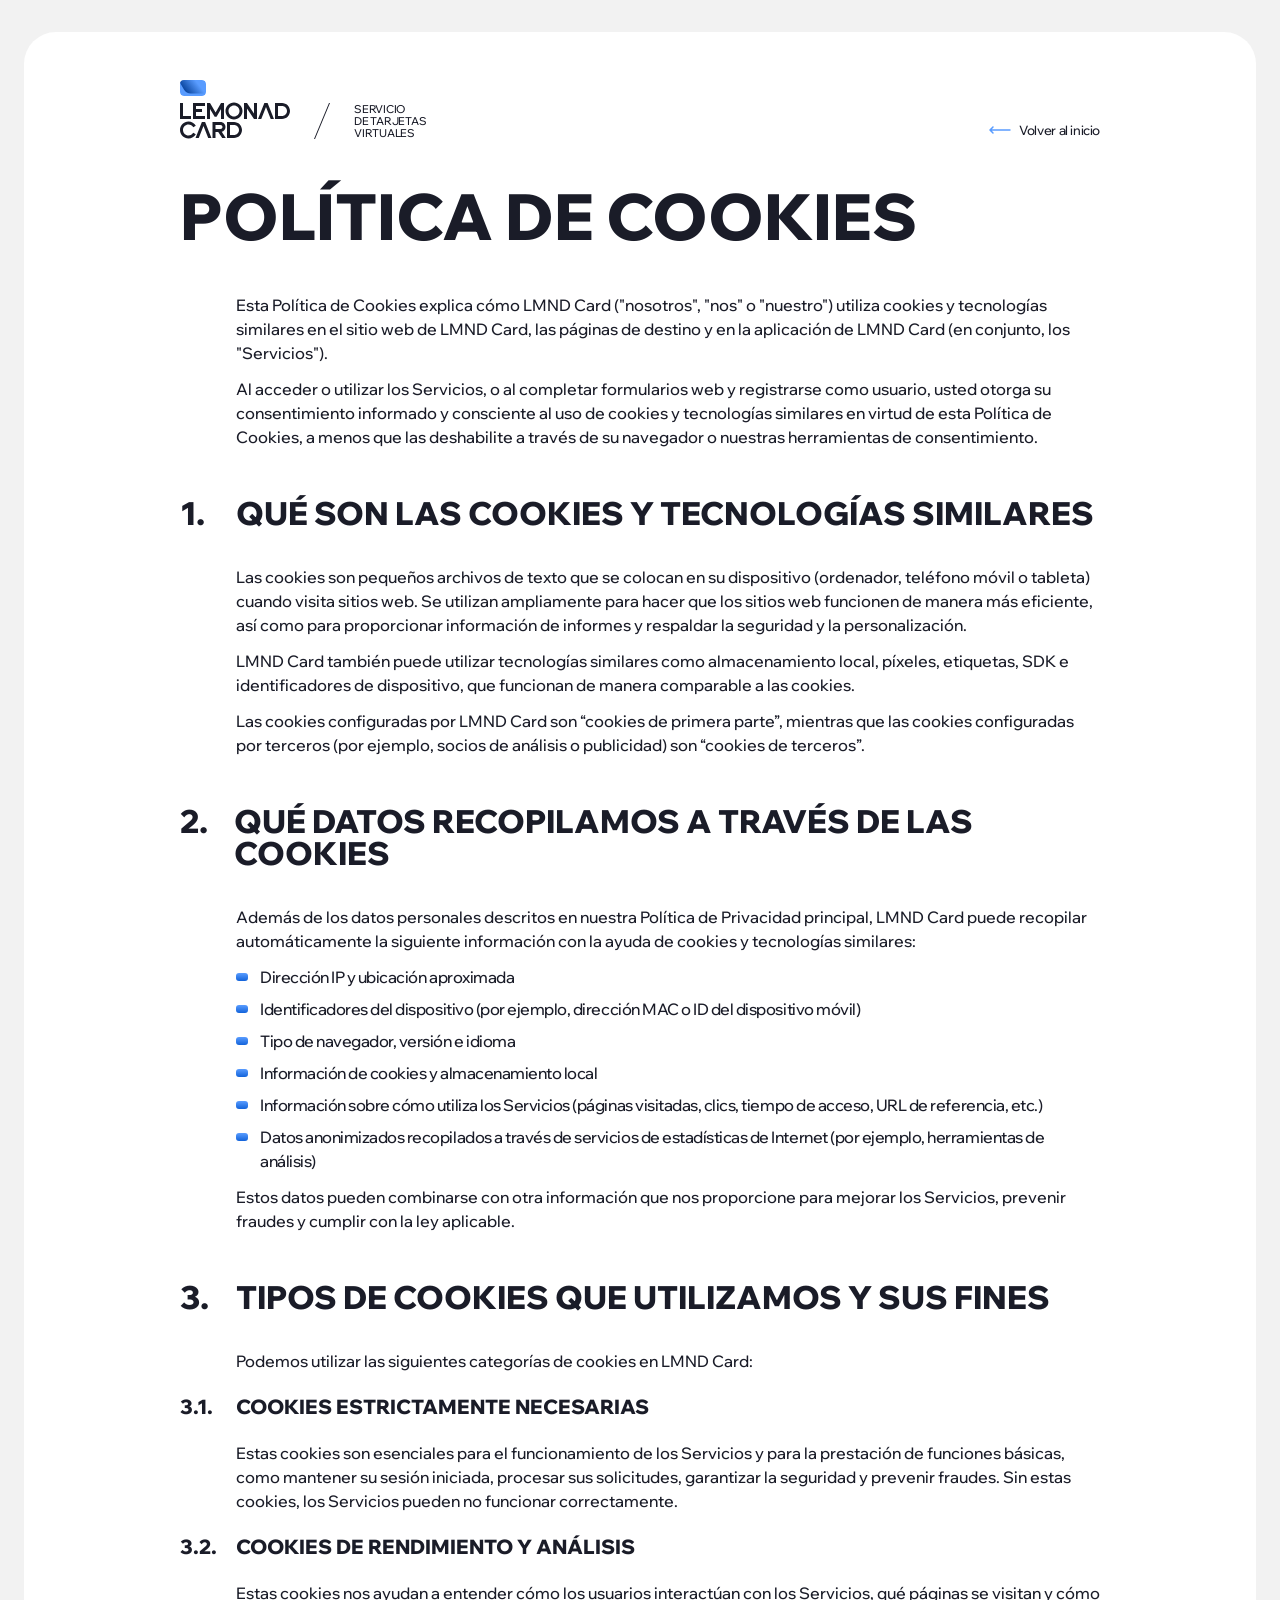
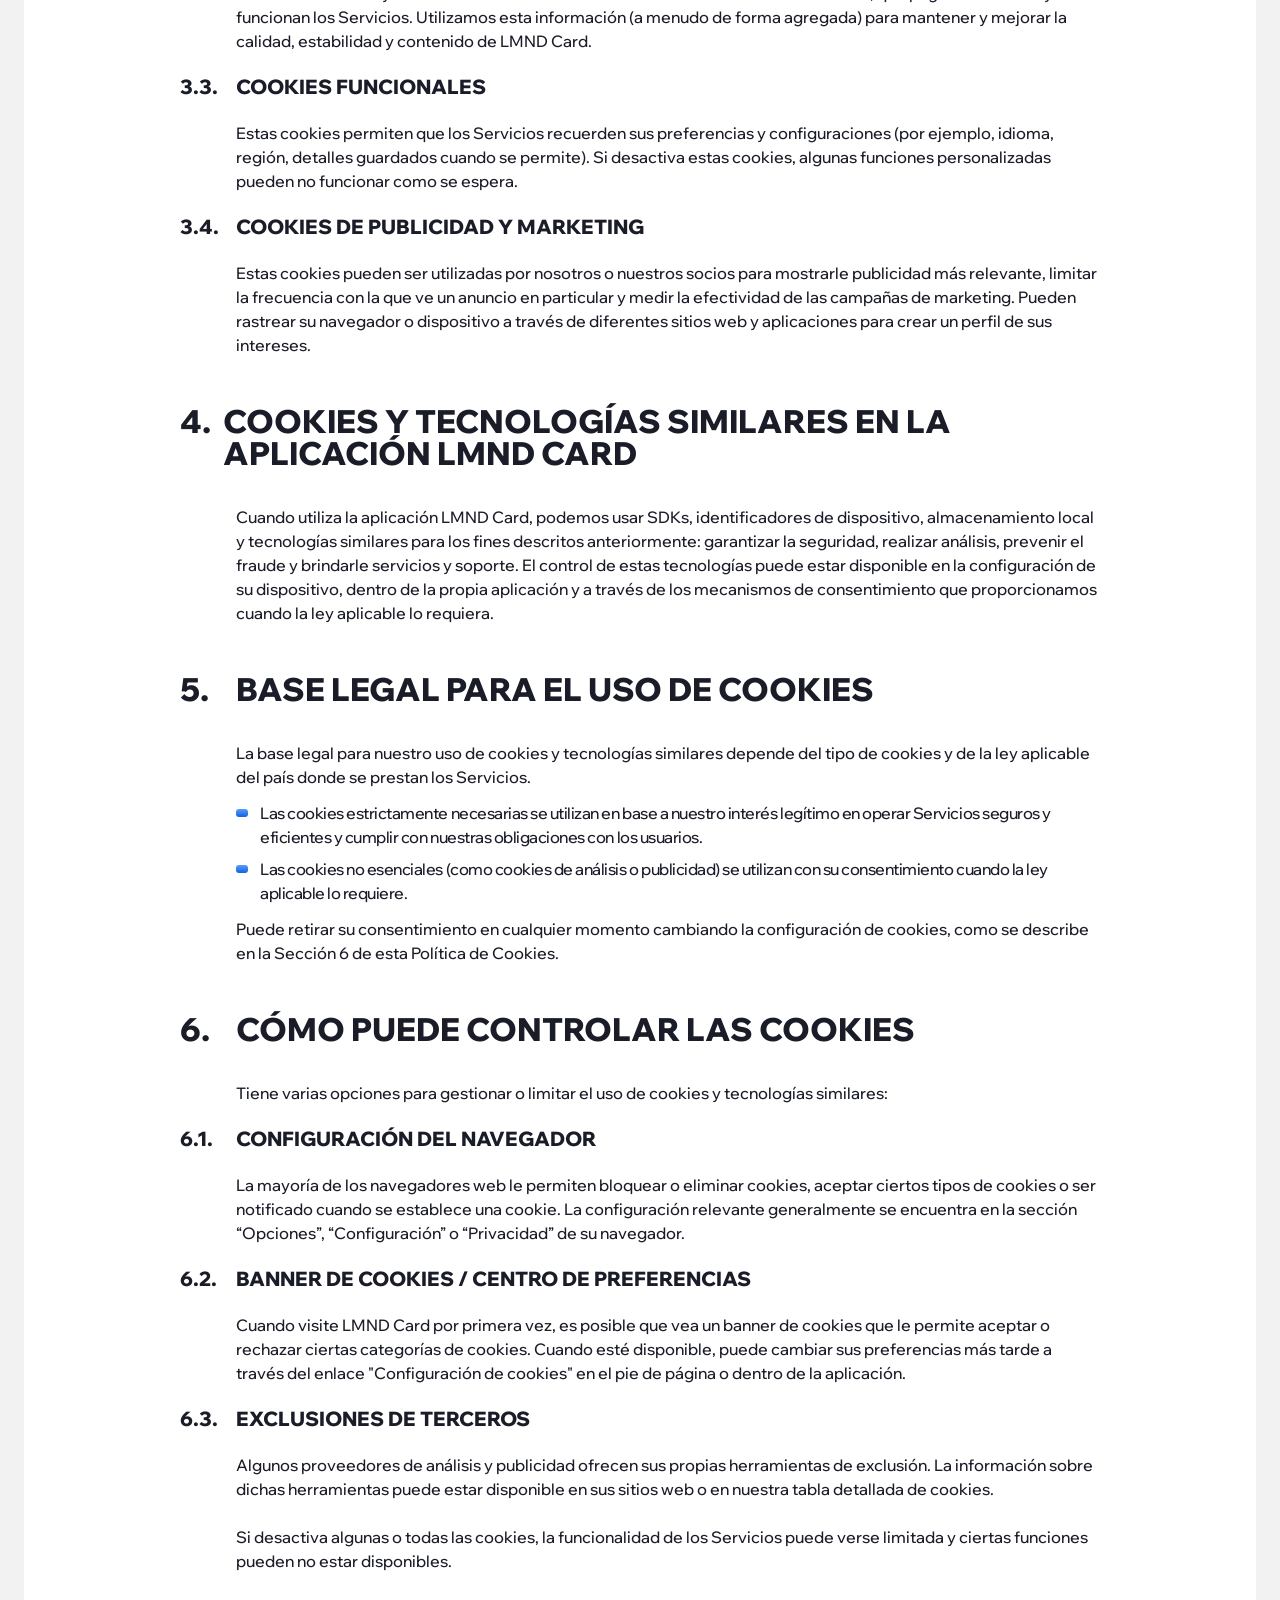
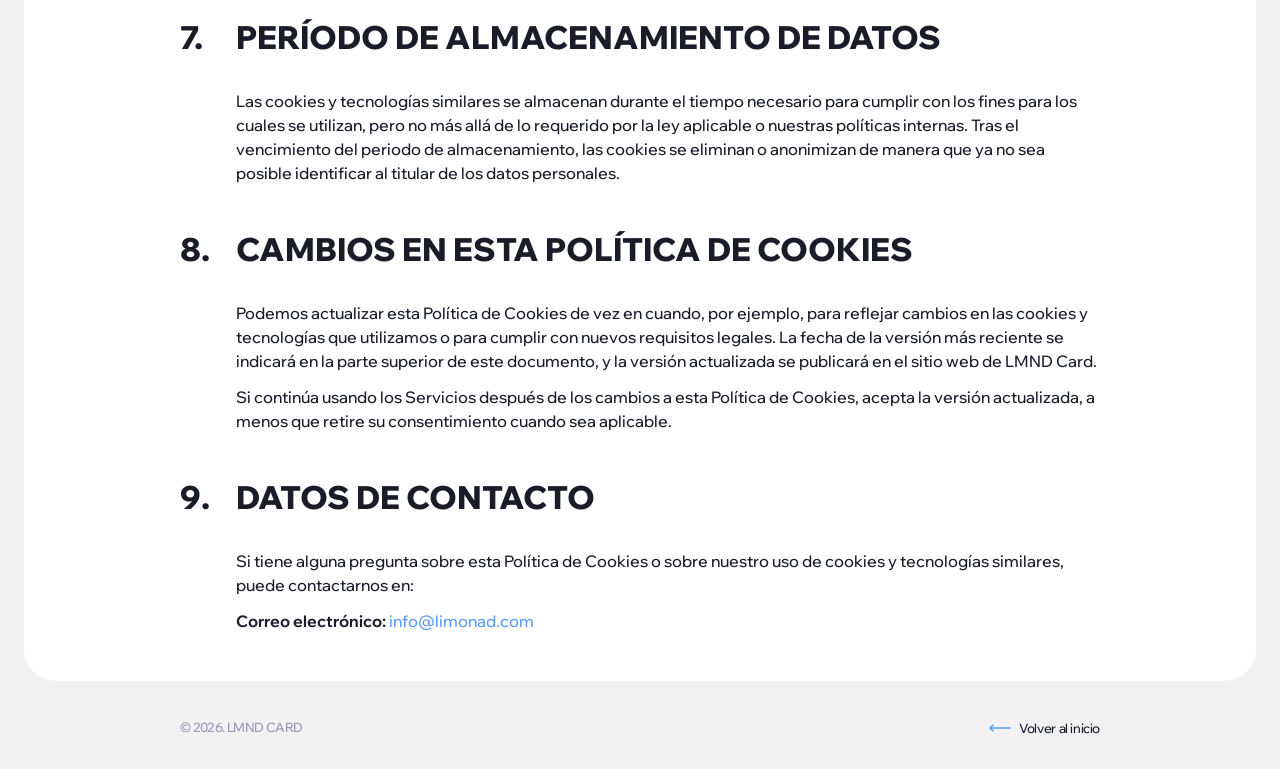
==== commit f96023c6: "ref: styles for locales mobile" ====
--- a/cookie-policy-es.html
+++ b/cookie-policy-es.html
@@ -15,6 +15,7 @@
   <script src="js/indexSecond.js" defer></script>
   <link rel="stylesheet" href="css/fonts.css">
   <link rel="stylesheet" href="css/style.css">
+   <script src="js/utmSignUpLinks.js" defer></script>
 </head>
 
 <body class="page page--second">
--- a/css/style.css
+++ b/css/style.css
@@ -6,7 +6,7 @@
   --blue: #599cff;
   --green: #b2ee51;
   --bg-light: #f2f2f2;
-  --negative: #e90482;
+  --negative: rgba(1, 3, 16, 0.431);
   --font-family: "Wix Madefor Display", sans-serif;
   --font-size-body: 15px;
   --br-xs: 6px;
@@ -20,7 +20,7 @@
   --section-offset: 96px;
   --controls-margin: 40px;
 }
-@media screen and (max-height: 740px) and (max-width: 1600px) {
+@media screen and (max-height: 680px) and (max-width: 1440px) {
   :root {
     --controls-margin: 16px;
     --section-offset: 80px;
@@ -29,7 +29,6 @@
 @media (max-width: 1440px) {
   :root {
     --section-offset: 64px;
-    --controls-margin: 16px;
   }
 }
 @media screen and (min-height: 1000px) and (max-width: 1440px) {
@@ -40,6 +39,7 @@
 }
 @media (max-width: 1290px) {
   :root {
+    --controls-margin: 16px;
     --section-offset: 48px;
   }
 }
@@ -449,11 +449,11 @@
   margin: 0;
 }
 .second-btn span {
-  width: 22px;
+  width: 20px;
   height: 16px;
 }
 .second-btn span svg {
-  width: 22px;
+  width: 20px;
   height: 16px;
 }
 @media (hover: hover) {
@@ -575,13 +575,19 @@
 }
 @media (max-width: 1440px) {
   .title-s.hero__info-text {
-    font-size: 15px;
-    font-weight: 700;
-  }
-}
-@media (max-width: 610px) {
+    font-size: 13px;
+    font-weight: 500;
+    line-height: 138%;
+    letter-spacing: -0.03em;
+    text-transform: none;
+  }
+}
+@media (max-width: 1050px) {
   .title-s.hero__info-text {
     font-size: 16px;
+    line-height: 1;
+    font-weight: 800;
+    text-transform: uppercase;
   }
 }
 @media (max-width: 850px) {
@@ -593,7 +599,7 @@
 .text-light {
   font-size: clamp(0.75rem, 0.7355769231rem + 0.0641025641vw, 0.8125rem);
   line-height: 138%;
-  letter-spacing: -0.03em;
+  letter-spacing: -0.05em;
   color: var(--light);
 }
 
@@ -652,7 +658,7 @@
     gap: 20px;
   }
 }
-@media screen and (max-width: 380px) and (max-height: 700px) {
+@media (max-width: 610px) {
   .controls__logo {
     gap: 12px;
   }
@@ -728,6 +734,16 @@
           justify-content: flex-end;
   gap: 7px;
 }
+.controls__wrapper--footer {
+  -webkit-box-align: end;
+      -ms-flex-align: end;
+          align-items: flex-end;
+}
+@media (max-width: 1050px) {
+  .controls__wrapper--footer .controls__languages {
+    display: none !important;
+  }
+}
 @media (max-width: 610px) {
   .controls__btn-reg {
     margin-left: 0;
@@ -767,7 +783,6 @@
   height: 16px;
 }
 .controls__btn-scroll {
-  margin: var(--controls-margin);
   display: -webkit-box;
   display: -ms-flexbox;
   display: flex;
@@ -799,17 +814,20 @@
           transform: rotate(-90deg);
 }
 .controls__btn-scroll .btn-scroll-text {
-  will-change: color, opacity, transform;
+  will-change: opacity, transform;
   -webkit-transform: translateZ(0);
           transform: translateZ(0);
 }
 @media (max-width: 1050px) {
   .controls__btn-scroll .btn-scroll-text {
-    display: none;
+    display: none !important;
   }
 }
 .controls__languages {
   max-height: 40px;
+  width: -webkit-fit-content;
+  width: -moz-fit-content;
+  width: fit-content;
   height: 100%;
   position: relative;
   font-family: var(--second-family);
@@ -827,9 +845,44 @@
   overflow: hidden;
   -webkit-transition: all 0.28s ease-out;
   transition: all 0.28s ease-out;
+  will-change: max-height;
+}
+.controls__languages.lang-footer-mobile.lang-footer {
+  background-color: transparent;
+  -webkit-box-shadow: none;
+          box-shadow: none;
+  overflow: visible;
+}
+.controls__languages.lang-footer, .controls__languages.lang-footer-mobile.lang-footer {
+  -webkit-box-orient: vertical;
+  -webkit-box-direction: reverse;
+      -ms-flex-direction: column-reverse;
+          flex-direction: column-reverse;
+  -webkit-box-shadow: 0 16px 24px 0 rgba(0, 0, 0, 0.1);
+          box-shadow: 0 16px 24px 0 rgba(0, 0, 0, 0.1);
+}
+.controls__languages.lang-footer .controls__lang-changer, .controls__languages.lang-footer-mobile.lang-footer .controls__lang-changer {
+  background-color: #fff;
+  border-radius: var(--br-s);
+}
+.controls__languages.lang-footer .controls__lang-list, .controls__languages.lang-footer-mobile.lang-footer .controls__lang-list {
+  margin-top: auto;
+  -webkit-transform-origin: top;
+      -ms-transform-origin: top;
+          transform-origin: top;
+  -webkit-box-orient: vertical;
+  -webkit-box-direction: reverse;
+      -ms-flex-direction: column-reverse;
+          flex-direction: column-reverse;
 }
 .controls__languages.show {
-  max-height: 100%;
+  max-height: 182px;
+}
+.controls__languages.show.lang-footer-mobile .lang-footer-mobile__wrapper {
+  max-height: 182px;
+}
+.controls__languages.show.lang-footer-mobile.lang-footer {
+  max-height: 32px;
 }
 .controls__languages.show .current-lang__dot-1 {
   -webkit-transform: translateY(1px);
@@ -850,10 +903,36 @@
       -ms-flex-align: center;
           align-items: center;
   gap: 8px;
+  position: relative;
+  z-index: 3;
   font-size: 15px;
   line-height: 20px;
   font-weight: 500;
   cursor: pointer;
+}
+@media (hover: hover) {
+  .controls__lang-changer:hover {
+    background-image: -webkit-gradient(linear, left top, left bottom, from(#eaeaea), to(#fff));
+    background-image: linear-gradient(180deg, #eaeaea 0%, #fff 100%);
+    -webkit-box-shadow: 0 8px 12px 0 rgba(0, 0, 0, 0.15) !important;
+            box-shadow: 0 8px 12px 0 rgba(0, 0, 0, 0.15) !important;
+  }
+}
+@media (hover: none) {
+  .controls__lang-changer:active {
+    background-image: -webkit-gradient(linear, left top, left bottom, from(#eaeaea), to(#fff));
+    background-image: linear-gradient(180deg, #eaeaea 0%, #fff 100%);
+    -webkit-box-shadow: 0 8px 12px 0 rgba(0, 0, 0, 0.15) !important;
+            box-shadow: 0 8px 12px 0 rgba(0, 0, 0, 0.15) !important;
+  }
+}
+@media (max-width: 610px) {
+  .controls__lang-changer {
+    padding: 7px 8px;
+    font-size: 13px;
+    line-height: 18px;
+    gap: 6px;
+  }
 }
 .controls__lang-changer-img {
   width: 21px;
@@ -892,18 +971,23 @@
   -webkit-box-direction: normal;
       -ms-flex-direction: column;
           flex-direction: column;
-  padding: 4px;
   opacity: 0;
   visibility: hidden;
-  -webkit-transition: height 0.28s ease-out, opacity 0.28s ease-out 0.02s, visibility 0s linear 0.28s;
-  transition: height 0.28s ease-out, opacity 0.28s ease-out 0.02s, visibility 0s linear 0.28s;
+  -webkit-transition: height 0.28s ease-out, opacity 0.28s ease-out, visibility 0s linear 0.1s;
+  transition: height 0.28s ease-out, opacity 0.28s ease-out, visibility 0s linear 0.1s;
 }
 .controls__lang-list.show {
   max-height: 100%;
+  padding: 0 4px 4px;
   opacity: 1;
   visibility: visible;
   -webkit-transition: height 0.28s ease-out, opacity 0.22s ease-out, visibility 0s linear 0s;
   transition: height 0.28s ease-out, opacity 0.22s ease-out, visibility 0s linear 0s;
+}
+@media (max-width: 610px) {
+  .controls__lang-list.show {
+    padding: 0 2px 2px;
+  }
 }
 .controls__lang-list-item {
   padding: 8px;
@@ -916,6 +1000,24 @@
   gap: 8px;
   border-radius: var(--br-xs);
   cursor: pointer;
+}
+@media (hover: hover) {
+  .controls__lang-list-item:hover {
+    color: var(--blue);
+  }
+}
+@media (hover: none) {
+  .controls__lang-list-item:active {
+    color: var(--blue);
+  }
+}
+@media (max-width: 610px) {
+  .controls__lang-list-item {
+    padding: 5px 6px;
+    font-size: 13px;
+    line-height: 18px;
+    gap: 6px;
+  }
 }
 .controls .current-lang__dots {
   margin-left: 3px;
@@ -968,6 +1070,7 @@
 .logo-main__text {
   margin: 0;
   font-size: 11px;
+  font-weight: 500;
   line-height: 109%;
   letter-spacing: -0.02em;
   text-transform: uppercase;
@@ -1062,15 +1165,84 @@
           box-shadow: 0 16px 24px 0 rgba(0, 0, 0, 0.1);
 }
 
+.lang-footer-mobile.lang-footer {
+  max-width: 114px;
+  width: 100%;
+  position: relative;
+  display: none;
+  -webkit-box-orient: vertical;
+  -webkit-box-direction: reverse;
+      -ms-flex-direction: column-reverse;
+          flex-direction: column-reverse;
+  -webkit-box-shadow: 0 16px 24px 0 rgba(0, 0, 0, 0.1);
+          box-shadow: 0 16px 24px 0 rgba(0, 0, 0, 0.1);
+  background-color: #fff;
+  border-radius: var(--br-s);
+}
+@media (max-width: 1050px) {
+  .lang-footer-mobile.lang-footer {
+    display: -webkit-box;
+    display: -ms-flexbox;
+    display: flex;
+  }
+}
+.lang-footer-mobile.lang-footer .lang-footer-mobile__wrapper {
+  width: 100%;
+  max-height: 0;
+  background-color: #fff;
+  border-radius: var(--br-s);
+  position: absolute;
+  bottom: 0;
+  left: 0;
+  margin-top: auto;
+  -webkit-transform-origin: top;
+      -ms-transform-origin: top;
+          transform-origin: top;
+  display: -webkit-box;
+  display: -ms-flexbox;
+  display: flex;
+  -webkit-box-orient: vertical;
+  -webkit-box-direction: reverse;
+      -ms-flex-direction: column-reverse;
+          flex-direction: column-reverse;
+  -webkit-transition: all 0.28s ease-out;
+  transition: all 0.28s ease-out;
+  will-change: max-height;
+}
+.lang-footer-mobile.lang-footer .lang.active {
+  background-color: var(--light);
+  color: #fff;
+}
+.lang-footer-mobile.lang-footer .current-lang__dots {
+  margin-left: auto;
+}
+.lang-footer-mobile.lang-footer .controls__lang-list {
+  -webkit-transition: height 0.3s ease-out, opacity 0.3s ease-out, visibility 0s linear 0s;
+  transition: height 0.3s ease-out, opacity 0.3s ease-out, visibility 0s linear 0s;
+}
+.lang-footer-mobile.lang-footer .controls__lang-list.show {
+  -webkit-transition: height 0.22s ease-out, opacity 0.22s ease-out, visibility 0s linear 0.1s;
+  transition: height 0.22s ease-out, opacity 0.22s ease-out, visibility 0s linear 0.1s;
+}
+@media (max-width: 610px) {
+  .lang-footer-mobile.lang-footer .controls__lang-list.show {
+    padding: 0 2px 2px;
+  }
+}
+
 .menu {
   position: fixed;
   z-index: 100;
-  top: calc(100vh - var(--controls-margin) - 44px);
+  bottom: 36px;
   left: 0;
   right: 0;
   display: -webkit-box;
   display: -ms-flexbox;
   display: flex;
+  -webkit-box-orient: vertical;
+  -webkit-box-direction: normal;
+      -ms-flex-direction: column;
+          flex-direction: column;
   -webkit-box-align: center;
       -ms-flex-align: center;
           align-items: center;
@@ -1078,10 +1250,15 @@
       -ms-flex-pack: center;
           justify-content: center;
 }
+@media (max-width: 1440px) {
+  .menu {
+    bottom: 16px;
+  }
+}
 @media (max-width: 610px) {
   .menu {
     z-index: 110;
-    top: calc(100dvh - var(--controls-margin) - 36px);
+    bottom: 10px;
   }
 }
 .menu__wrapper {
@@ -1279,6 +1456,7 @@
   max-width: 600px;
   width: 100%;
   margin-left: var(--controls-margin);
+  margin-top: 18px;
   position: relative;
   display: -webkit-box;
   display: -ms-flexbox;
@@ -1291,7 +1469,12 @@
 }
 @media screen and (max-height: 680px) and (max-width: 1600px) {
   .hero__content {
-    gap: 8px;
+    gap: 16px;
+  }
+}
+@media (max-width: 1440px) {
+  .hero__content {
+    max-width: 530px;
   }
 }
 @media (max-width: 1050px) {
@@ -1299,9 +1482,10 @@
     height: calc(100% - 130px);
     margin-bottom: 0;
     max-width: 300px;
+    gap: 24px;
   }
   .hero__content.ru {
-    max-width: 330px;
+    max-width: 320px;
   }
 }
 @media screen and (max-height: 610px) and (max-width: 1030px) {
@@ -1316,8 +1500,8 @@
 }
 @media (max-width: 610px) {
   .hero__content {
-    height: calc(100dvh - 76px);
-    gap: 24px;
+    height: calc(100dvh - 62px);
+    gap: 16px;
   }
 }
 @media screen and (max-width: 360px) {
@@ -1325,22 +1509,252 @@
     width: 310px;
   }
 }
+@media (max-width: 1050px) {
+  .hero__content.en {
+    max-width: 265px;
+  }
+}
+@media (max-width: 1050px) {
+  .hero__content.en .hero__content-wrapper {
+    display: -webkit-box;
+    display: -ms-flexbox;
+    display: flex;
+    gap: 2px;
+  }
+}
+.hero__content.en .hero__title {
+  font-size: 132px;
+  line-height: 77%;
+  letter-spacing: -0.06em;
+}
+@media (max-width: 1440px) {
+  .hero__content.en .hero__title {
+    font-size: 116px;
+    line-height: 78%;
+  }
+}
+@media (max-width: 610px) {
+  .hero__content.en .hero__title {
+    font-size: 10dvh;
+  }
+}
+.hero__content.en .hero__subtitle {
+  font-size: 56px;
+  line-height: 86%;
+  letter-spacing: -0.06em;
+  right: -175px;
+  top: 109px;
+}
+@media (max-width: 1440px) {
+  .hero__content.en .hero__subtitle {
+    top: 96px;
+    right: -156px;
+    font-size: 52px;
+    line-height: 83%;
+  }
+}
+@media (max-width: 1050px) {
+  .hero__content.en .hero__subtitle {
+    -webkit-box-orient: horizontal;
+    -webkit-box-direction: normal;
+        -ms-flex-direction: row;
+            flex-direction: row;
+    position: static;
+    font-size: 0.45em;
+  }
+}
+.hero__content.en .hero__info-text-wrapper .hero__info-text {
+  min-width: 228px;
+}
+@media (max-width: 1440px) {
+  .hero__content.en .hero__info-text-wrapper .hero__info-text {
+    min-width: 170px;
+  }
+}
+.hero__content.en .hero__benf-item.order-1 {
+  min-width: 140px;
+}
+@media (max-width: 1440px) {
+  .hero__content.en .hero__benf-item.order-1 {
+    width: 106px;
+    min-width: auto;
+  }
+}
+@media (max-width: 1440px) {
+  .hero__content.en .hero__benf-item.empty.order-3 {
+    width: 85px;
+  }
+}
+@media (max-width: 1050px) {
+  .hero__content.en .hero__benf-item.empty.order-3 {
+    width: 32px;
+  }
+}
+@media (max-width: 1440px) {
+  .hero__content.en .hero__benf-item.empty.min.order-9 {
+    width: 64px;
+  }
+}
+@media (max-width: 1050px) {
+  .hero__content.en .hero__benf-item.empty.min.order-9 {
+    display: none;
+  }
+}
+.hero__content.en .hero__benf-item.empty.order-10 {
+  width: 102px;
+}
+@media (max-width: 1050px) {
+  .hero__content.en .hero__benf-item.empty.order-10 {
+    width: 32px;
+  }
+}
+@media (max-width: 1050px) {
+  .hero__content.es {
+    max-width: 312px;
+  }
+}
+@media (max-width: 1050px) {
+  .hero__content.es .hero__content-wrapper {
+    display: -webkit-box;
+    display: -ms-flexbox;
+    display: flex;
+    gap: 2px;
+  }
+}
+.hero__content.es .hero__title {
+  font-size: 132px;
+  line-height: 77%;
+  letter-spacing: -0.05em;
+}
+@media (max-width: 1440px) {
+  .hero__content.es .hero__title {
+    font-size: 116px;
+    line-height: 78%;
+  }
+}
+@media (max-width: 1050px) {
+  .hero__content.es .hero__title span:last-child {
+    text-align: justify;
+    -moz-text-align-last: justify;
+         text-align-last: justify;
+  }
+}
+@media (max-width: 610px) {
+  .hero__content.es .hero__title {
+    font-size: 10dvh;
+  }
+}
+.hero__content.es .hero__subtitle {
+  font-size: 56px;
+  line-height: 86%;
+  letter-spacing: -0.05em;
+  right: -174px;
+  top: 109px;
+}
+@media (max-width: 1440px) {
+  .hero__content.es .hero__subtitle {
+    top: 96px;
+    right: -160px;
+    font-size: 52px;
+    line-height: 83%;
+  }
+}
+@media (max-width: 1050px) {
+  .hero__content.es .hero__subtitle {
+    -webkit-box-orient: horizontal;
+    -webkit-box-direction: normal;
+        -ms-flex-direction: row;
+            flex-direction: row;
+    position: static;
+    font-size: 0.495em;
+    padding-top: 149px;
+    -webkit-box-pack: end;
+        -ms-flex-pack: end;
+            justify-content: flex-end;
+  }
+}
+@media (max-width: 1050px) {
+  .hero__content.es .hero__info {
+    max-width: 290px;
+  }
+}
+.hero__content.es .hero__info-text-wrapper .hero__info-text {
+  min-width: 196px;
+}
+@media (max-width: 1440px) {
+  .hero__content.es .hero__info-text-wrapper .hero__info-text {
+    min-width: 160px;
+  }
+}
+@media (max-width: 1440px) {
+  .hero__content.es .hero__benf-item.empty.order-1 {
+    width: 97px;
+  }
+}
+@media (max-width: 1050px) {
+  .hero__content.es .hero__benf-item.empty.order-3 {
+    width: 32px;
+  }
+}
+@media (max-width: 1440px) {
+  .hero__content.es .hero__benf-item.empty.min.order-9 {
+    width: 49px;
+  }
+}
+@media (max-width: 1050px) {
+  .hero__content.es .hero__benf-item.empty.min.order-9 {
+    display: none;
+  }
+}
+@media (max-width: 1050px) {
+  .hero__content.ru .hero__subtitle {
+    position: relative;
+  }
+}
 .hero__content-wrapper {
   position: relative;
+  width: -webkit-fit-content;
+  width: -moz-fit-content;
+  width: fit-content;
+  height: -webkit-fit-content;
+  height: -moz-fit-content;
+  height: fit-content;
+  display: -webkit-box;
+  display: -ms-flexbox;
+  display: flex;
+}
+@media (max-width: 610px) {
+  .hero__content-wrapper {
+    font-size: 7dvh;
+  }
 }
 .hero__title {
   margin: 0;
-  margin-left: -12px;
+  margin-left: -8px;
   font-weight: 800;
   font-size: 94px;
   line-height: 81%;
   letter-spacing: -0.1em;
   text-transform: uppercase;
   color: var(--white);
-}
-@media (max-width: 1050px) {
+  display: -webkit-box;
+  display: -ms-flexbox;
+  display: flex;
+  -webkit-box-orient: vertical;
+  -webkit-box-direction: normal;
+      -ms-flex-direction: column;
+          flex-direction: column;
+}
+@media (max-width: 1440px) {
   .hero__title {
-    margin-left: -4px;
+    font-size: 82px;
+    line-height: 80%;
+    letter-spacing: -0.1em;
+  }
+}
+@media (max-width: 1050px) {
+  .hero__title {
+    margin-left: -2px;
     text-orientation: mixed;
     -webkit-writing-mode: sideways-lr;
         -ms-writing-mode: sideways-lr;
@@ -1349,8 +1763,7 @@
     -webkit-box-flex: 1;
         -ms-flex-positive: 1;
             flex-grow: 1;
-    overflow: hidden;
-    padding-top: 154px;
+    padding-top: 146px;
     font-size: 80px;
   }
 }
@@ -1360,10 +1773,9 @@
   }
 }
 .hero__subtitle {
-  max-width: 200px;
   margin: 0;
   position: absolute;
-  right: -194px;
+  right: -198px;
   top: 84px;
   font-weight: 800;
   font-size: 42px;
@@ -1371,6 +1783,32 @@
   letter-spacing: -0.1em;
   text-transform: uppercase;
   color: var(--white);
+  display: -webkit-box;
+  display: -ms-flexbox;
+  display: flex;
+  -webkit-box-orient: vertical;
+  -webkit-box-direction: normal;
+      -ms-flex-direction: column;
+          flex-direction: column;
+}
+@media (max-width: 1440px) {
+  .hero__subtitle {
+    font-size: 37px;
+    right: -95px;
+    top: 68px;
+  }
+}
+@media (max-width: 1050px) {
+  .hero__subtitle {
+    right: 0px;
+    top: 148px;
+    font-size: 0.41em;
+    text-orientation: sideways;
+    -webkit-writing-mode: sideways-lr;
+        -ms-writing-mode: sideways-lr;
+            writing-mode: sideways-lr;
+    text-align: right;
+  }
 }
 .hero__info {
   max-width: 600px;
@@ -1383,7 +1821,12 @@
   -webkit-box-pack: justify;
       -ms-flex-pack: justify;
           justify-content: space-between;
-  gap: 22px;
+  gap: 8px;
+}
+@media (max-width: 1440px) {
+  .hero__info {
+    max-width: 522px;
+  }
 }
 .hero__info > p:last-child {
   min-width: 270px;
@@ -1397,17 +1840,9 @@
     min-width: auto;
   }
 }
-@media screen and (max-height: 680px) and (max-width: 1440px) {
-  .hero__info p:first-child {
-    display: none;
-  }
-  .hero__info span:nth-of-type(1) {
-    display: none;
-  }
-}
 @media (max-width: 1050px) {
   .hero__info {
-    max-width: 200px;
+    max-width: 265px;
     -webkit-box-orient: vertical;
     -webkit-box-direction: normal;
         -ms-flex-direction: column;
@@ -1420,10 +1855,19 @@
             justify-content: flex-start;
     gap: 2px;
   }
-  .hero__info p:first-child {
-    display: none;
-  }
-  .hero__info span {
+}
+.hero__info-icon svg {
+  width: 16px;
+  height: 36px;
+}
+@media (max-width: 1440px) {
+  .hero__info-icon svg {
+    width: 11px;
+    height: 24px;
+  }
+}
+@media (max-width: 1050px) {
+  .hero__info-icon {
     display: none;
   }
 }
@@ -1434,6 +1878,14 @@
   -webkit-box-align: center;
       -ms-flex-align: center;
           align-items: center;
+}
+.hero__info-text-wrapper .hero__info-text {
+  min-width: 200px;
+}
+@media (max-width: 1440px) {
+  .hero__info-text-wrapper .hero__info-text {
+    min-width: 160px;
+  }
 }
 @media (max-width: 1050px) {
   .hero__info-text-wrapper {
@@ -1484,6 +1936,11 @@
   grid-template-columns: 168px 1fr;
   grid-template-rows: 106px;
   gap: 24px;
+}
+@media (max-width: 1440px) {
+  .hero__benf {
+    gap: 16px;
+  }
 }
 @media (max-width: 1050px) {
   .hero__benf {
@@ -1535,11 +1992,11 @@
   gap: 8px;
   line-height: 20px;
 }
-.hero__benf-item:not(:nth-child(1), :nth-child(2), :nth-child(3)) {
+.hero__benf-item:not(:nth-child(1), :nth-child(2), :nth-child(3), :nth-child(4)) {
   margin-top: -0.9px;
 }
 @media (max-width: 1050px) {
-  .hero__benf-item:not(:nth-child(1), :nth-child(2), :nth-child(3)) {
+  .hero__benf-item:not(:nth-child(1), :nth-child(2), :nth-child(3), :nth-child(4)) {
     margin-top: -1.3px;
   }
 }
@@ -1550,6 +2007,7 @@
 }
 .hero__benf-item p {
   margin: 0;
+  font-size: 15px;
   line-height: 20px;
   letter-spacing: -0.03em;
   color: var(--white);
@@ -1600,6 +2058,18 @@
     height: 32px;
   }
 }
+.hero__benf-item.empty.order-10 {
+  width: 96px;
+  -webkit-box-flex: 0;
+      -ms-flex-positive: 0;
+          flex-grow: 0;
+}
+@media (max-width: 1050px) {
+  .hero__benf-item.empty.order-10 {
+    min-width: auto;
+    width: 32px;
+  }
+}
 .hero__benf-item.empty.min {
   width: 36px;
   -webkit-box-flex: 0;
@@ -1607,20 +2077,26 @@
           flex-grow: 0;
   padding: 0;
 }
-@media (max-width: 1050px) {
-  .hero__benf-item.empty.min {
-    width: 32px;
-    height: 32px;
-  }
+.hero__benf-item.empty.min.order-6 {
+  margin-left: -0.8px;
+}
+@media (max-width: 1440px) {
   .hero__benf-item.empty.min.order-6 {
-    -webkit-box-ordinal-group: -5;
-        -ms-flex-order: -6;
-            order: -6;
-  }
-}
-@media (max-width: 1050px) and (max-width: 1050px) {
-  .hero__benf-item.empty.min.order-6 {
-    margin-top: 0;
+    display: none;
+  }
+}
+.hero__benf-item.empty.min.order-7 {
+  margin-left: -0.8px;
+  width: 36px;
+}
+@media (max-width: 1440px) {
+  .hero__benf-item.empty.min.order-7 {
+    display: none;
+  }
+}
+@media (max-width: 1050px) {
+  .hero__benf-item.empty.min.order-9 {
+    display: none;
   }
 }
 .hero__benf-item.with-block {
@@ -1635,63 +2111,71 @@
     margin-left: -1.5px;
   }
 }
-.hero__benf-item.with-block.link {
-  text-decoration: none;
-  padding-right: 4px;
-  color: inherit;
-  cursor: pointer;
+.hero__benf-item.order-8 {
+  margin-left: -0.8px;
+}
+.hero__benf-item.order-5 {
+  margin-left: -0.8px;
 }
 @media (max-width: 1050px) {
   .hero__benf-item.order-5 {
-    -webkit-box-ordinal-group: -4;
-        -ms-flex-order: -5;
-            order: -5;
     margin-left: -1.5px;
   }
 }
 @media (max-width: 1050px) {
   .hero__benf-item.order-4 {
-    -webkit-box-ordinal-group: -3;
-        -ms-flex-order: -4;
-            order: -4;
     margin-top: -1.3px;
   }
 }
 .hero__benf-item.order-3 {
-  margin-left: -0.75px;
-}
-@media (max-width: 1050px) {
+  margin-left: -0.8px;
+}
+@media (max-width: 1440px) {
   .hero__benf-item.order-3 {
-    -webkit-box-ordinal-group: -2;
-        -ms-flex-order: -3;
-            order: -3;
+    min-width: auto;
+    -webkit-box-flex: 0;
+        -ms-flex-positive: 0;
+            flex-grow: 0;
+    padding: 0;
+    width: 23px;
+  }
+}
+@media (max-width: 1050px) {
+  .hero__benf-item.order-3 {
     margin-top: -1.3px;
     margin-left: -1.5px;
   }
 }
+.hero__benf-item.order-2 {
+  margin-left: -0.8px;
+}
 @media (max-width: 1050px) {
   .hero__benf-item.order-2 {
-    -webkit-box-ordinal-group: -1;
-        -ms-flex-order: -2;
-            order: -2;
     margin-left: -1.5px;
   }
 }
 .hero__benf-item.order-1 {
-  margin-left: -0.6px;
-}
-@media (max-width: 1050px) {
+  margin-left: -0.8px;
+  min-width: 100px;
+}
+@media (max-width: 1440px) {
   .hero__benf-item.order-1 {
-    -webkit-box-ordinal-group: 0;
-        -ms-flex-order: -1;
-            order: -1;
-    margin-left: 0;
+    min-width: auto;
+    -webkit-box-flex: 0;
+        -ms-flex-positive: 0;
+            flex-grow: 0;
+    width: 89px;
+  }
+}
+@media (max-width: 1050px) {
+  .hero__benf-item.order-1 {
+    display: none;
   }
 }
 .hero__benf-item.order-0 {
   margin-left: -0.8px;
 }
-@media (max-width: 1050px) {
+@media (max-width: 1440px) {
   .hero__benf-item.order-0 {
     display: none;
   }
@@ -1702,6 +2186,11 @@
   padding-left: 12px;
   -webkit-transition: 0.9s;
   transition: 0.9s;
+}
+.hero__benf-item:last-child.link {
+  text-decoration: none;
+  color: inherit;
+  cursor: pointer;
 }
 @media (max-width: 1050px) {
   .hero__benf-item:last-child {
@@ -2125,6 +2614,19 @@
   margin: 0 auto;
   position: relative;
   z-index: 1;
+  display: -webkit-box;
+  display: -ms-flexbox;
+  display: flex;
+  -webkit-box-orient: vertical;
+  -webkit-box-direction: normal;
+      -ms-flex-direction: column;
+          flex-direction: column;
+  -webkit-box-align: center;
+      -ms-flex-align: center;
+          align-items: center;
+  -webkit-box-pack: center;
+      -ms-flex-pack: center;
+          justify-content: center;
   opacity: 1;
   background: transparent;
   will-change: scroll-position;
@@ -2136,7 +2638,7 @@
 @media (max-width: 610px) {
   .numbers__overlay {
     height: 100dvh;
-    gap: 12px;
+    gap: 0;
   }
 }
 .numbers__overlay.section-fixed {
@@ -2152,6 +2654,48 @@
   -webkit-transition: opacity 0.3s;
   transition: opacity 0.3s;
 }
+@media (max-width: 610px) {
+  .numbers__overlay.en .numbers__title span:first-child {
+    width: -webkit-fit-content;
+    width: -moz-fit-content;
+    width: fit-content;
+    -webkit-box-flex: 0;
+        -ms-flex-positive: 0;
+            flex-grow: 0;
+  }
+}
+@media (max-width: 610px) {
+  .numbers__overlay.en .numbers__title {
+    max-width: 240px;
+  }
+}
+.numbers__overlay.en .numbers__item:not(:nth-child(2)) .numbers__label {
+  -webkit-box-orient: horizontal;
+  -webkit-box-direction: normal;
+      -ms-flex-direction: row;
+          flex-direction: row;
+  -webkit-box-pack: center;
+      -ms-flex-pack: center;
+          justify-content: center;
+  margin-bottom: 16px;
+}
+@media (max-width: 1050px) {
+  .numbers__overlay.en .numbers__item:not(:nth-child(2)) .numbers__label {
+    margin-bottom: 0;
+    -webkit-box-orient: vertical;
+    -webkit-box-direction: normal;
+        -ms-flex-direction: column;
+            flex-direction: column;
+    -webkit-box-pack: start;
+        -ms-flex-pack: start;
+            justify-content: flex-start;
+  }
+}
+@media (max-width: 610px) {
+  .numbers__overlay.en .numbers__item .numbers__label {
+    width: 145px;
+  }
+}
 .numbers__back {
   position: absolute;
   top: 0;
@@ -2162,26 +2706,63 @@
 }
 .numbers__title {
   margin-bottom: 64px;
+  max-width: 470px;
+  letter-spacing: -0.08em;
   color: var(--white);
+  display: -webkit-box;
+  display: -ms-flexbox;
+  display: flex;
+  -ms-flex-wrap: wrap;
+      flex-wrap: wrap;
   text-align: center;
+  -webkit-box-pack: center;
+      -ms-flex-pack: center;
+          justify-content: center;
+}
+.numbers__title span:first-child {
+  width: 100%;
+  -webkit-box-flex: 2;
+      -ms-flex-positive: 2;
+          flex-grow: 2;
+}
+@media (max-width: 1440px) {
+  .numbers__title {
+    margin-bottom: 48px;
+  }
+}
+@media (max-width: 610px) {
+  .numbers__title {
+    max-width: 75%;
+    margin-bottom: clamp(30px, 5vh, 72px);
+    margin-left: 16px;
+    -ms-flex-item-align: start;
+        align-self: flex-start;
+    -webkit-box-pack: start;
+        -ms-flex-pack: start;
+            justify-content: flex-start;
+    font-size: 32px;
+    line-height: 100%;
+    text-align: left;
+  }
 }
 .numbers__title-accent {
   color: var(--green);
 }
 .numbers__items {
-  margin: 0 auto;
-  max-width: 1600px;
+  margin: 0 auto 112px;
+  max-width: 1480px;
   width: 100%;
   display: grid;
-  grid-template-columns: 1.15fr 0.7fr 1.15fr;
+  grid-template-columns: 1fr 1fr 1fr;
   -webkit-box-align: center;
       -ms-flex-align: center;
           align-items: center;
   position: relative;
 }
-@media (max-width: 1290px) {
+@media (max-width: 1440px) {
   .numbers__items {
-    max-width: calc(100vw - var(--container-padding) * 2);
+    max-width: 1240px;
+    margin: 0 auto 90px;
   }
 }
 @media (max-width: 1050px) {
@@ -2203,6 +2784,7 @@
 @media (max-width: 610px) {
   .numbers__items {
     max-width: calc(100vw - var(--container-padding) * 2);
+    margin: 0 auto 52px;
     gap: 20px;
   }
   @supports (-webkit-touch-callout: none) {
@@ -2211,6 +2793,11 @@
     }
   }
 }
+@media (max-width: 395px) {
+  .numbers__items {
+    margin: 0 auto 32px;
+  }
+}
 @media screen and (max-width: 380px) and (max-height: 760px) {
   .numbers__items {
     gap: 16px;
@@ -2234,7 +2821,7 @@
   -webkit-box-direction: normal;
       -ms-flex-direction: column;
           flex-direction: column;
-  gap: 36px;
+  gap: 8px;
 }
 @media screen and (max-height: 680px) and (max-width: 1500px) {
   .numbers__item {
@@ -2248,9 +2835,9 @@
     -webkit-box-direction: reverse;
         -ms-flex-direction: row-reverse;
             flex-direction: row-reverse;
-    -webkit-box-align: center;
-        -ms-flex-align: center;
-            align-items: center;
+    -webkit-box-align: end;
+        -ms-flex-align: end;
+            align-items: flex-end;
     gap: 48px;
   }
   .numbers__item:nth-child(1) {
@@ -2263,6 +2850,9 @@
         -ms-flex-order: 3;
             order: 3;
   }
+  .numbers__item:nth-child(2) .numbers__big-number {
+    margin-right: -12px;
+  }
   .numbers__item:nth-child(3) {
     -webkit-box-ordinal-group: 3;
         -ms-flex-order: 2;
@@ -2272,21 +2862,6 @@
 @media (max-width: 850px) {
   .numbers__item {
     gap: 0px;
-  }
-}
-@media (max-width: 610px) {
-  .numbers__item:nth-child(1) .numbers__big-number, .numbers__item:nth-child(3) .numbers__big-number {
-    margin-right: -32px;
-  }
-}
-@media screen and (max-width: 390px) {
-  .numbers__item:nth-child(1) .numbers__big-number, .numbers__item:nth-child(3) .numbers__big-number {
-    margin-right: 0;
-  }
-  @supports (-webkit-touch-callout: none) {
-    .numbers__item:nth-child(1) .numbers__big-number, .numbers__item:nth-child(3) .numbers__big-number {
-      margin-right: -12px;
-    }
   }
 }
 .numbers__big-number {
@@ -2296,12 +2871,12 @@
           flex-grow: 1;
   padding-bottom: 32px;
   font-weight: 800;
-  font-size: 220px;
-  line-height: 75%;
-  letter-spacing: -0.07em;
+  font-size: 200px;
+  line-height: 80%;
+  letter-spacing: -0.08em;
   text-transform: uppercase;
   text-align: center;
-  color: rgba(255, 255, 255, 0.1);
+  color: rgba(223, 236, 255, 0.17);
   background: url("../img/hero.png") top center/cover no-repeat;
   background-clip: text;
   -webkit-background-clip: text;
@@ -2397,7 +2972,9 @@
 }
 @media (max-width: 1440px) {
   .numbers__big-number {
-    font-size: 180px;
+    font-size: 160px;
+    line-height: 75%;
+    padding-bottom: 24px;
   }
 }
 @media (max-width: 1050px) {
@@ -2423,52 +3000,60 @@
   @supports (-webkit-touch-callout: none) {
     .numbers__big-number {
       margin-right: -10px;
+      padding-bottom: 0;
     }
   }
 }
 @media screen and (max-width: 460px) {
   .numbers__big-number {
-    font-size: clamp(100px, 34dvw, 150px);
+    font-size: clamp(100px, 32dvw, 127px);
   }
 }
 @media screen and (max-width: 460px) and (max-height: 800px) {
   .numbers__big-number {
-    font-size: clamp(100px, 30dvw, 130px);
+    font-size: clamp(100px, 28dvw, 130px);
   }
 }
 @media screen and (max-width: 415px) and (max-height: 860px) {
   .numbers__big-number {
-    font-size: clamp(36px, 27dvh, 130px);
+    font-size: clamp(36px, 25dvh, 120px);
   }
 }
 @media screen and (max-width: 390px) {
   .numbers__big-number {
-    font-size: clamp(96px, 26dvw, 130px);
+    font-size: clamp(96px, 24dvw, 120px);
   }
 }
 @media screen and (max-width: 360px) {
   .numbers__big-number {
-    font-size: clamp(80px, 20dvw, 130px);
+    font-size: clamp(80px, 20dvw, 120px);
   }
 }
 .numbers__label {
   text-align: center;
   color: var(--white);
+  display: -webkit-box;
+  display: -ms-flexbox;
+  display: flex;
+  -webkit-box-orient: vertical;
+  -webkit-box-direction: normal;
+      -ms-flex-direction: column;
+          flex-direction: column;
 }
 @media (max-width: 1050px) {
   .numbers__label {
     width: 210px;
     text-align: left;
-    padding-bottom: 16px;
+    padding-bottom: 24px;
     -ms-flex-negative: 0;
         flex-shrink: 0;
   }
 }
 @media (max-width: 610px) {
   .numbers__label {
-    width: 145px;
+    width: 160px;
     font-size: 16px;
-    margin-right: -42px;
+    margin-right: -60px;
     position: relative;
     z-index: 2;
   }
@@ -2478,36 +3063,48 @@
     font-size: 13px;
   }
 }
-.numbers .base-btn {
-  width: 288px;
+@media (max-width: 1050px) {
+  .numbers__replace-text {
+    display: none;
+  }
+}
+.numbers__replace-text-mob {
+  display: none;
+}
+@media (max-width: 1050px) {
+  .numbers__replace-text-mob {
+    display: inline;
+  }
+}
+.numbers__btn.base-btn {
+  width: 596px;
+  height: 48px;
   padding-inline: 16px;
   opacity: 0;
   -webkit-transition: none;
   transition: none;
   position: relative;
-  bottom: -30px;
-}
-.numbers .base-btn.es {
-  width: 315px;
-}
-.numbers .base-btn.en {
-  width: 244px;
-}
-@media (max-width: 850px) {
-  .numbers .base-btn {
-    width: 246px;
+  margin-bottom: 15px;
+}
+@media (max-width: 1440px) {
+  .numbers__btn.base-btn {
+    margin-bottom: 12px;
+  }
+}
+@media (max-width: 850px) {
+  .numbers__btn.base-btn {
     padding: 7px 12px;
-  }
-}
-.numbers .base-btn span {
+    margin-bottom: 8px;
+  }
+}
+.numbers__btn.base-btn span {
   width: 20px;
   height: 16px;
 }
 @media (max-width: 610px) {
-  @supports (-webkit-touch-callout: none) {
-    .numbers .base-btn {
-      bottom: -16px;
-    }
+  .numbers__btn.base-btn {
+    width: calc(100vw - 16px);
+    height: 36px;
   }
 }
 
@@ -2734,7 +3331,7 @@
   border-radius: var(--br-l);
 }
 .slide__content {
-  padding: 64px;
+  padding: 92px 64px;
   -webkit-box-shadow: 0 12px 16px 0 rgba(0, 0, 0, 0.02);
           box-shadow: 0 12px 16px 0 rgba(0, 0, 0, 0.02);
   background-color: var(--white);
@@ -2750,7 +3347,13 @@
           justify-content: center;
   opacity: 0;
 }
+@media (max-width: 1440px) {
+  .slide__content {
+    padding: 54px;
+  }
+}
 .slide__body {
+  height: 100%;
   width: -webkit-min-content;
   width: -moz-min-content;
   width: min-content;
@@ -2804,6 +3407,7 @@
 }
 .slide__btn {
   width: 100%;
+  margin-top: auto;
 }
 .slide__btn .base-btn {
   width: 189px;
@@ -2828,8 +3432,21 @@
 .slide__btn .base-btn p {
   margin: 0;
 }
+.slide--1.en .slide__title span:nth-child(2) {
+  text-align: left;
+}
+.slide--1.es .slide__title span:nth-child(3) {
+  text-align: left;
+}
 .slide--4 .slide__title {
   min-width: 380px;
+}
+.slide--4.en .slide__title span:nth-child(2) {
+  text-align: left;
+}
+.slide--4.es .slide__title {
+  min-width: 320px;
+  max-width: 360px;
 }
 
 .slider-img.swiper-horizontal {
@@ -3134,6 +3751,11 @@
      -moz-column-gap: 24px;
           column-gap: 24px;
 }
+@media (max-width: 1290px) {
+  .together__content.es {
+    grid-template-columns: 1fr 1fr;
+  }
+}
 .together__content.es .together__content-subtitle {
   max-width: 252px;
 }
@@ -3144,6 +3766,7 @@
 }
 @media (max-width: 1290px) {
   .together__content {
+    grid-template-columns: 1.1fr 1fr;
     -webkit-column-gap: 20px;
        -moz-column-gap: 20px;
             column-gap: 20px;
@@ -3296,6 +3919,15 @@
 .faq__title span:last-child {
   text-align: right;
 }
+.faq__title.en {
+  -ms-flex-wrap: wrap;
+      flex-wrap: wrap;
+}
+.faq__title.en span:first-child {
+  width: -webkit-fit-content;
+  width: -moz-fit-content;
+  width: fit-content;
+}
 @media (max-width: 850px) {
   .faq__title {
     width: 100%;
@@ -3327,6 +3959,11 @@
 }
 .faq__else-ask .base-btn.es {
   width: 210px;
+}
+@media (max-width: 395px) {
+  .faq__else-ask .base-btn.es {
+    max-width: 175px;
+  }
 }
 @media (max-width: 850px) {
   .faq__else-ask {
@@ -3338,6 +3975,9 @@
     -webkit-box-align: center;
         -ms-flex-align: center;
             align-items: center;
+    -webkit-box-pack: justify;
+        -ms-flex-pack: justify;
+            justify-content: space-between;
     gap: 32px;
   }
   .faq__else-ask p {
@@ -3352,8 +3992,12 @@
 @media (max-width: 610px) {
   .faq__else-ask {
     gap: 16px;
-    display: grid;
-    grid-template-columns: 1fr 1.1fr;
+    display: -webkit-box;
+    display: -ms-flexbox;
+    display: flex;
+    -webkit-box-align: center;
+        -ms-flex-align: center;
+            align-items: center;
   }
   .faq__else-ask .base-btn {
     max-width: 200px;
@@ -3420,6 +4064,9 @@
 .faq__item.a2 {
   max-width: 450px;
 }
+.faq__item.a2.en {
+  max-width: 425px;
+}
 .faq__item.a3 {
   max-width: 405px;
 }
@@ -3438,6 +4085,9 @@
 .faq__item.a5.en {
   max-width: 310px;
 }
+.faq__item.a5.es {
+  max-width: 310px;
+}
 .faq__item.a6 {
   max-width: 425px;
 }
@@ -3449,6 +4099,9 @@
 }
 .faq__item.a7 {
   max-width: 430px;
+}
+.faq__item.a7.en {
+  max-width: 390px;
 }
 .faq__item.a7.es {
   max-width: 445px;
@@ -3489,7 +4142,7 @@
   }
 }
 @media (max-width: 850px) {
-  .faq__item.a1, .faq__item.a1.es, .faq__item.a1.en, .faq__item.a2, .faq__item.a3, .faq__item.a3.es, .faq__item.a4, .faq__item.a4.en, .faq__item.a5, .faq__item.a5.en, .faq__item.a6, .faq__item.a6.es, .faq__item.a6.en, .faq__item.a7, .faq__item.a7.es, .faq__item.a8, .faq__item.a8.en, .faq__item.a9 {
+  .faq__item.a1, .faq__item.a1.es, .faq__item.a1.en, .faq__item.a2, .faq__item.a2.en, .faq__item.a3, .faq__item.a3.es, .faq__item.a4, .faq__item.a4.en, .faq__item.a5, .faq__item.a5.es, .faq__item.a5.en, .faq__item.a6, .faq__item.a6.es, .faq__item.a6.en, .faq__item.a7, .faq__item.a7.es, .faq__item.a7.en, .faq__item.a8, .faq__item.a8.en, .faq__item.a9 {
     max-width: 100%;
   }
   .faq__item {
@@ -3691,7 +4344,7 @@
 }
 @media (max-width: 395px) {
   .footer {
-    grid-template-columns: 1fr 1.45fr;
+    grid-template-columns: 0.9fr 1.45fr;
   }
 }
 @media screen and (max-width: 360px) {
@@ -3835,7 +4488,12 @@
   cursor: pointer;
 }
 .footer__links-item .second-btn {
-  gap: 8px;
+  gap: 12px;
+}
+@media (max-width: 610px) {
+  .footer__links-item .second-btn {
+    gap: 7px;
+  }
 }
 @media (max-width: 850px) {
   .footer__links-item {
